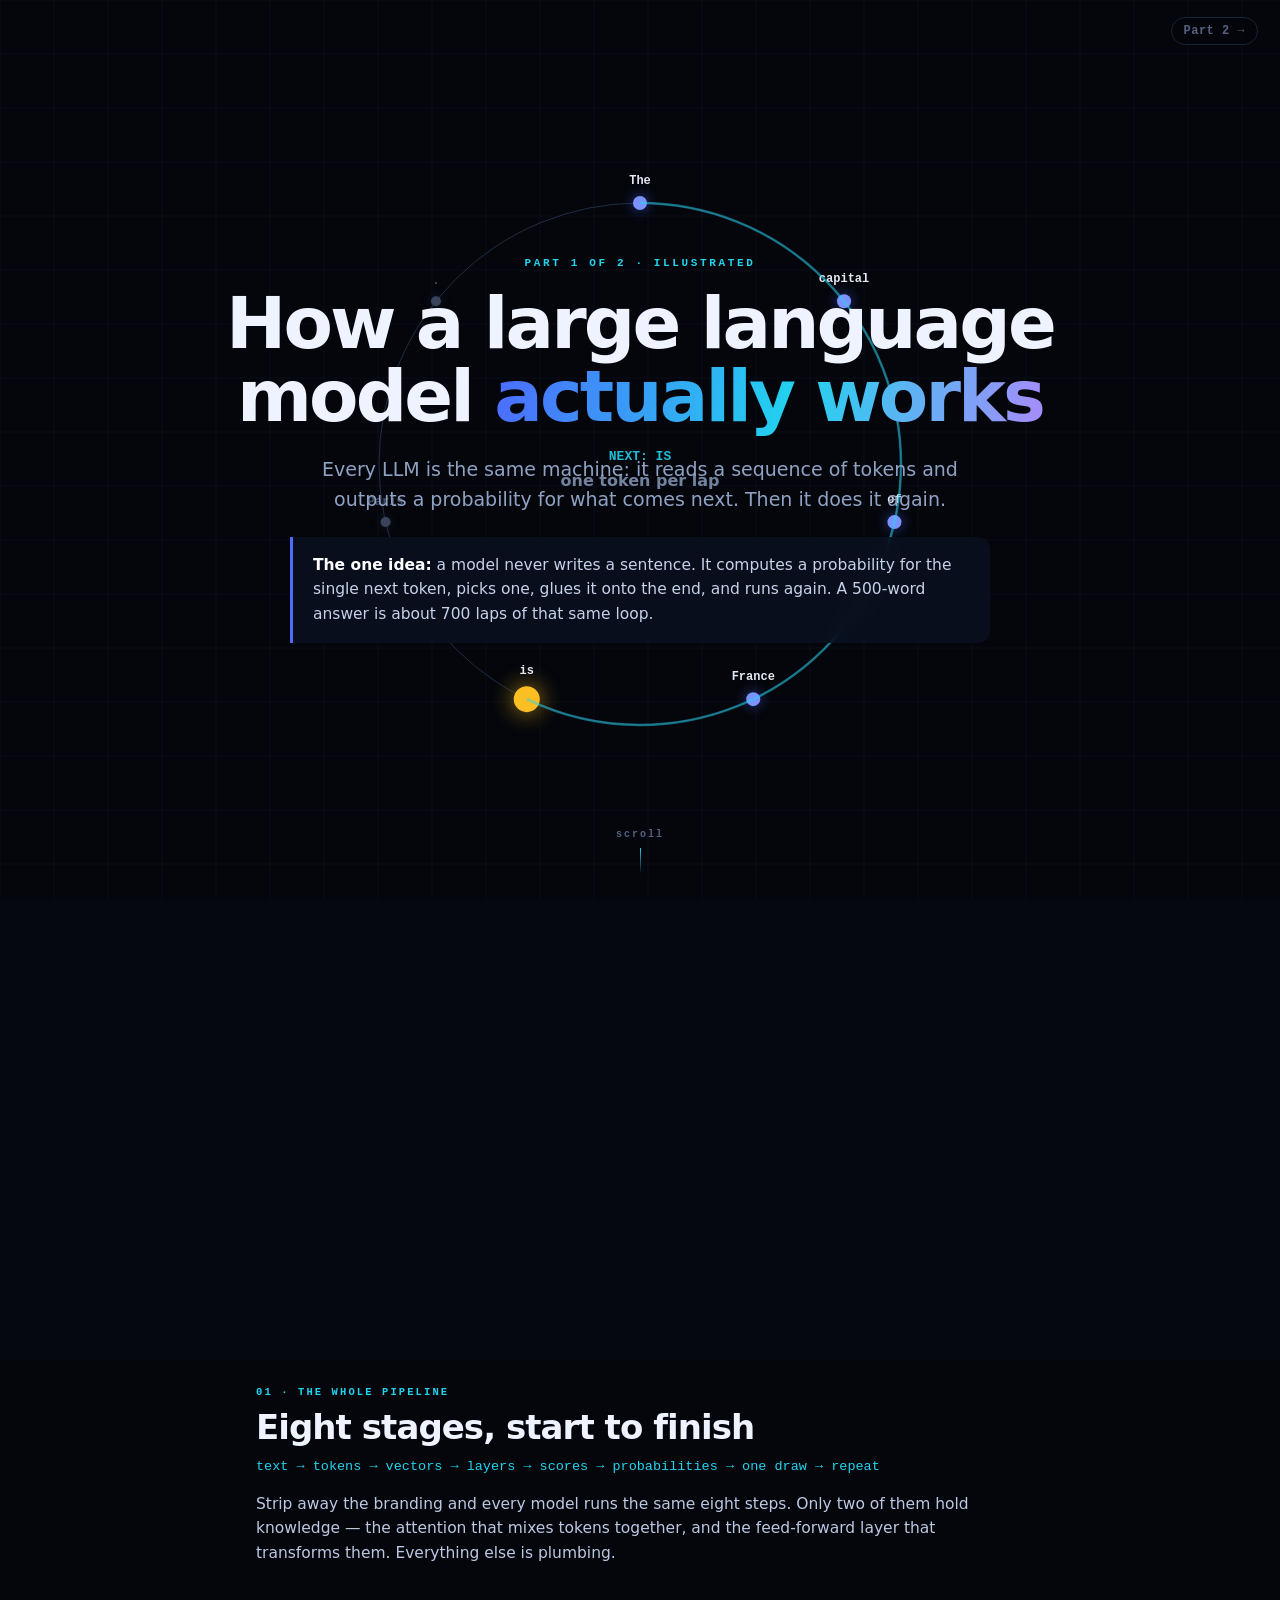
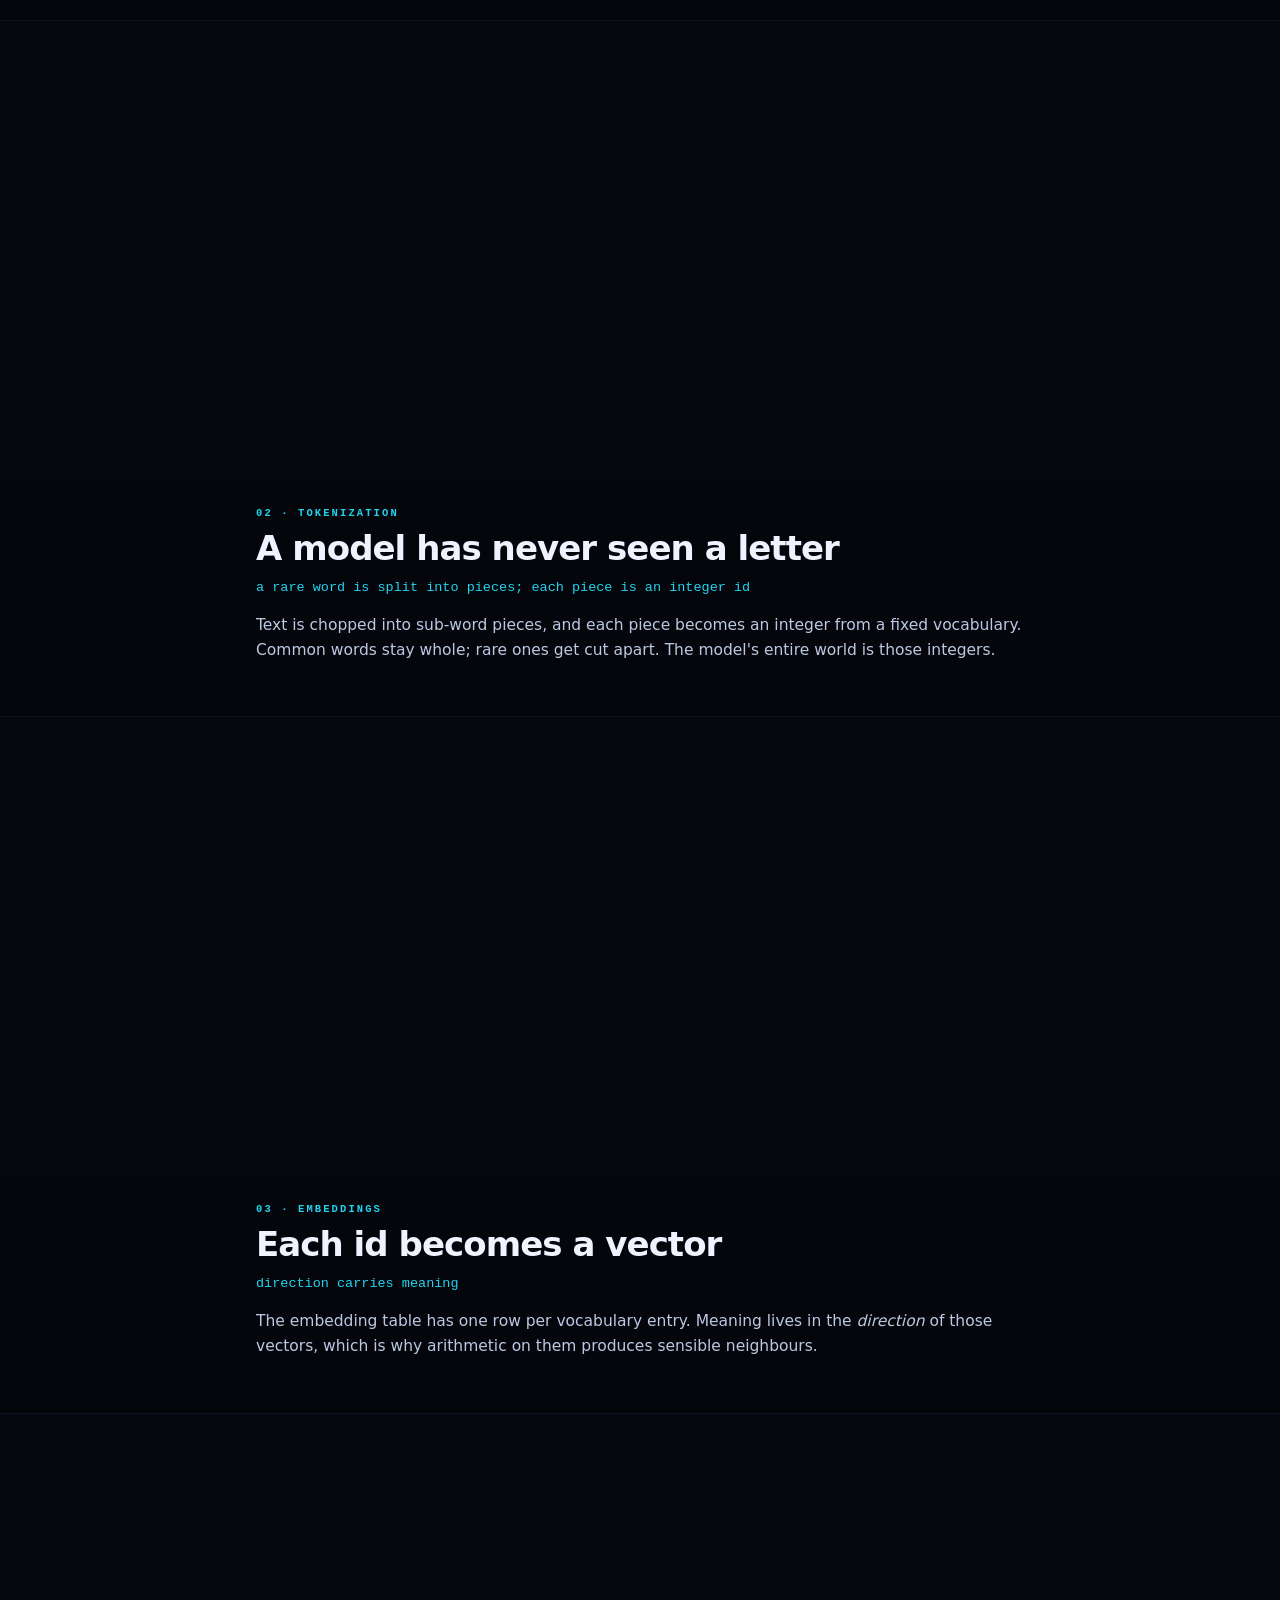
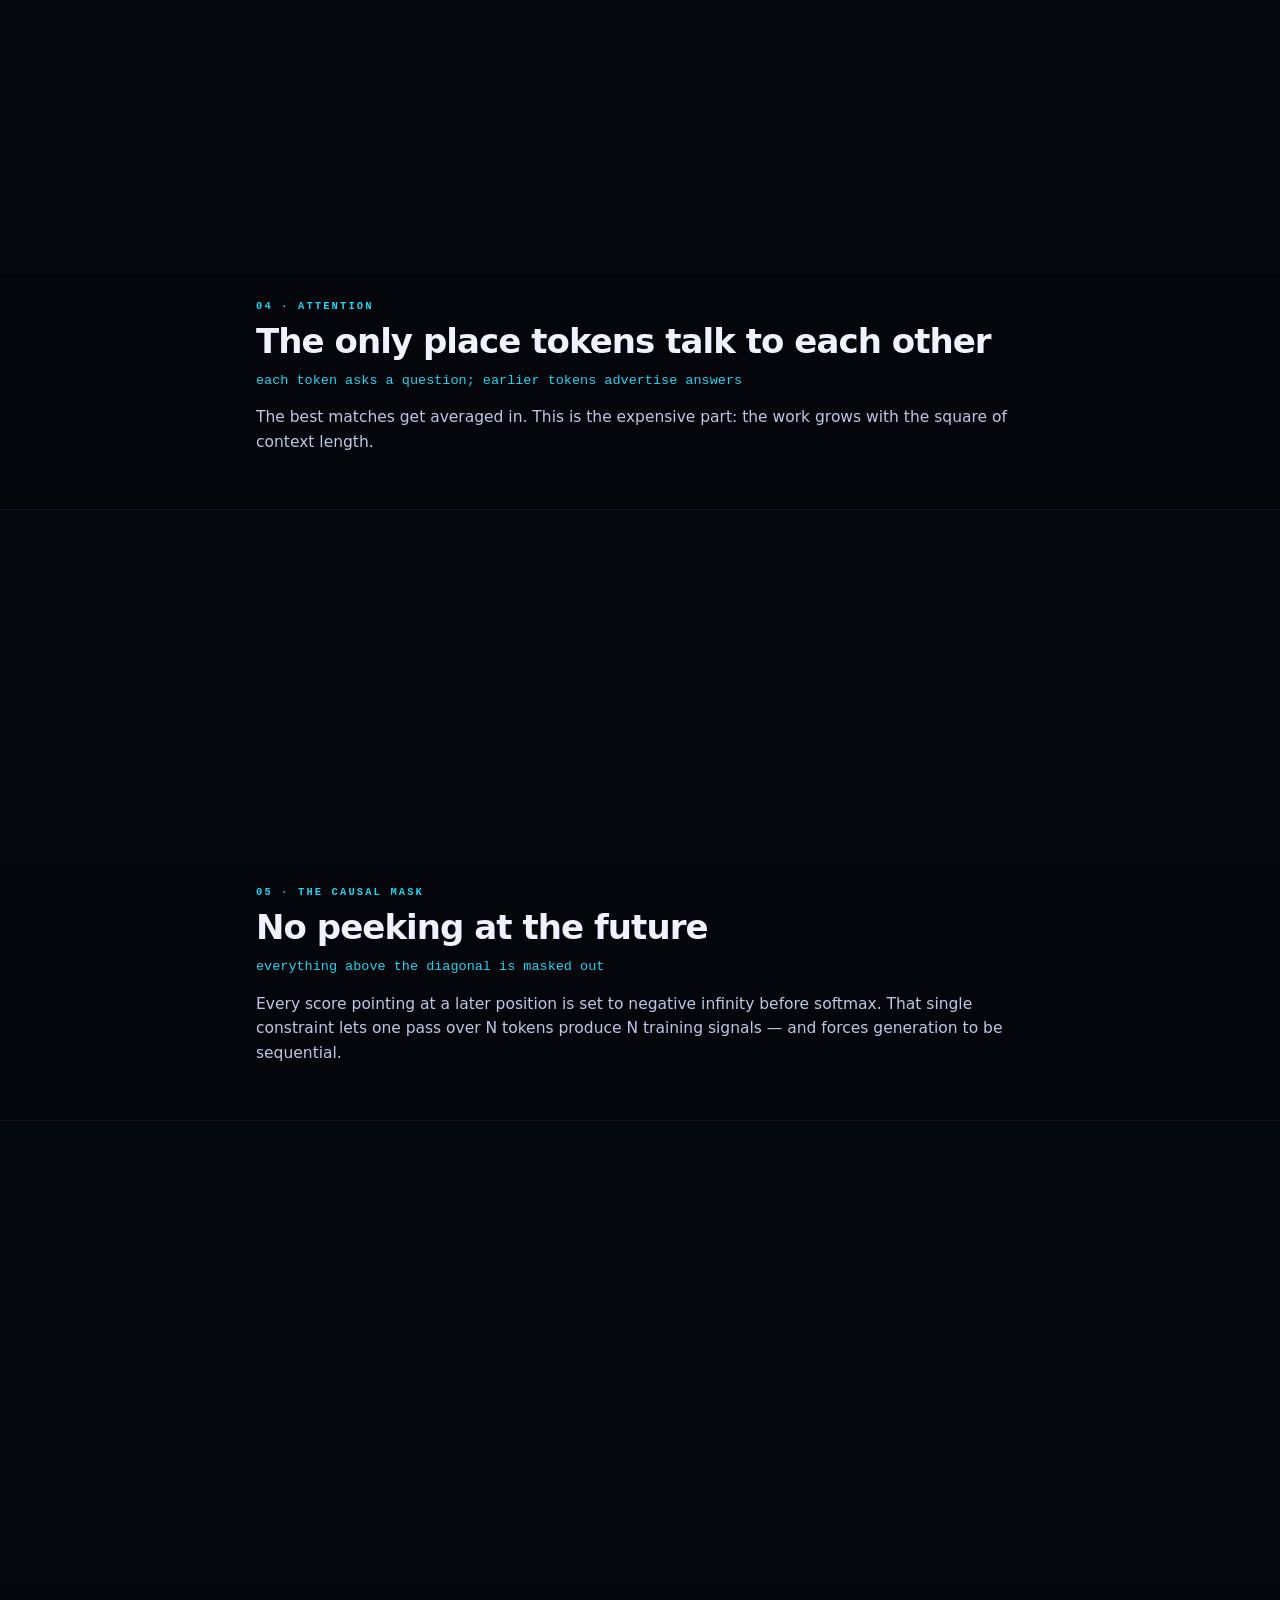
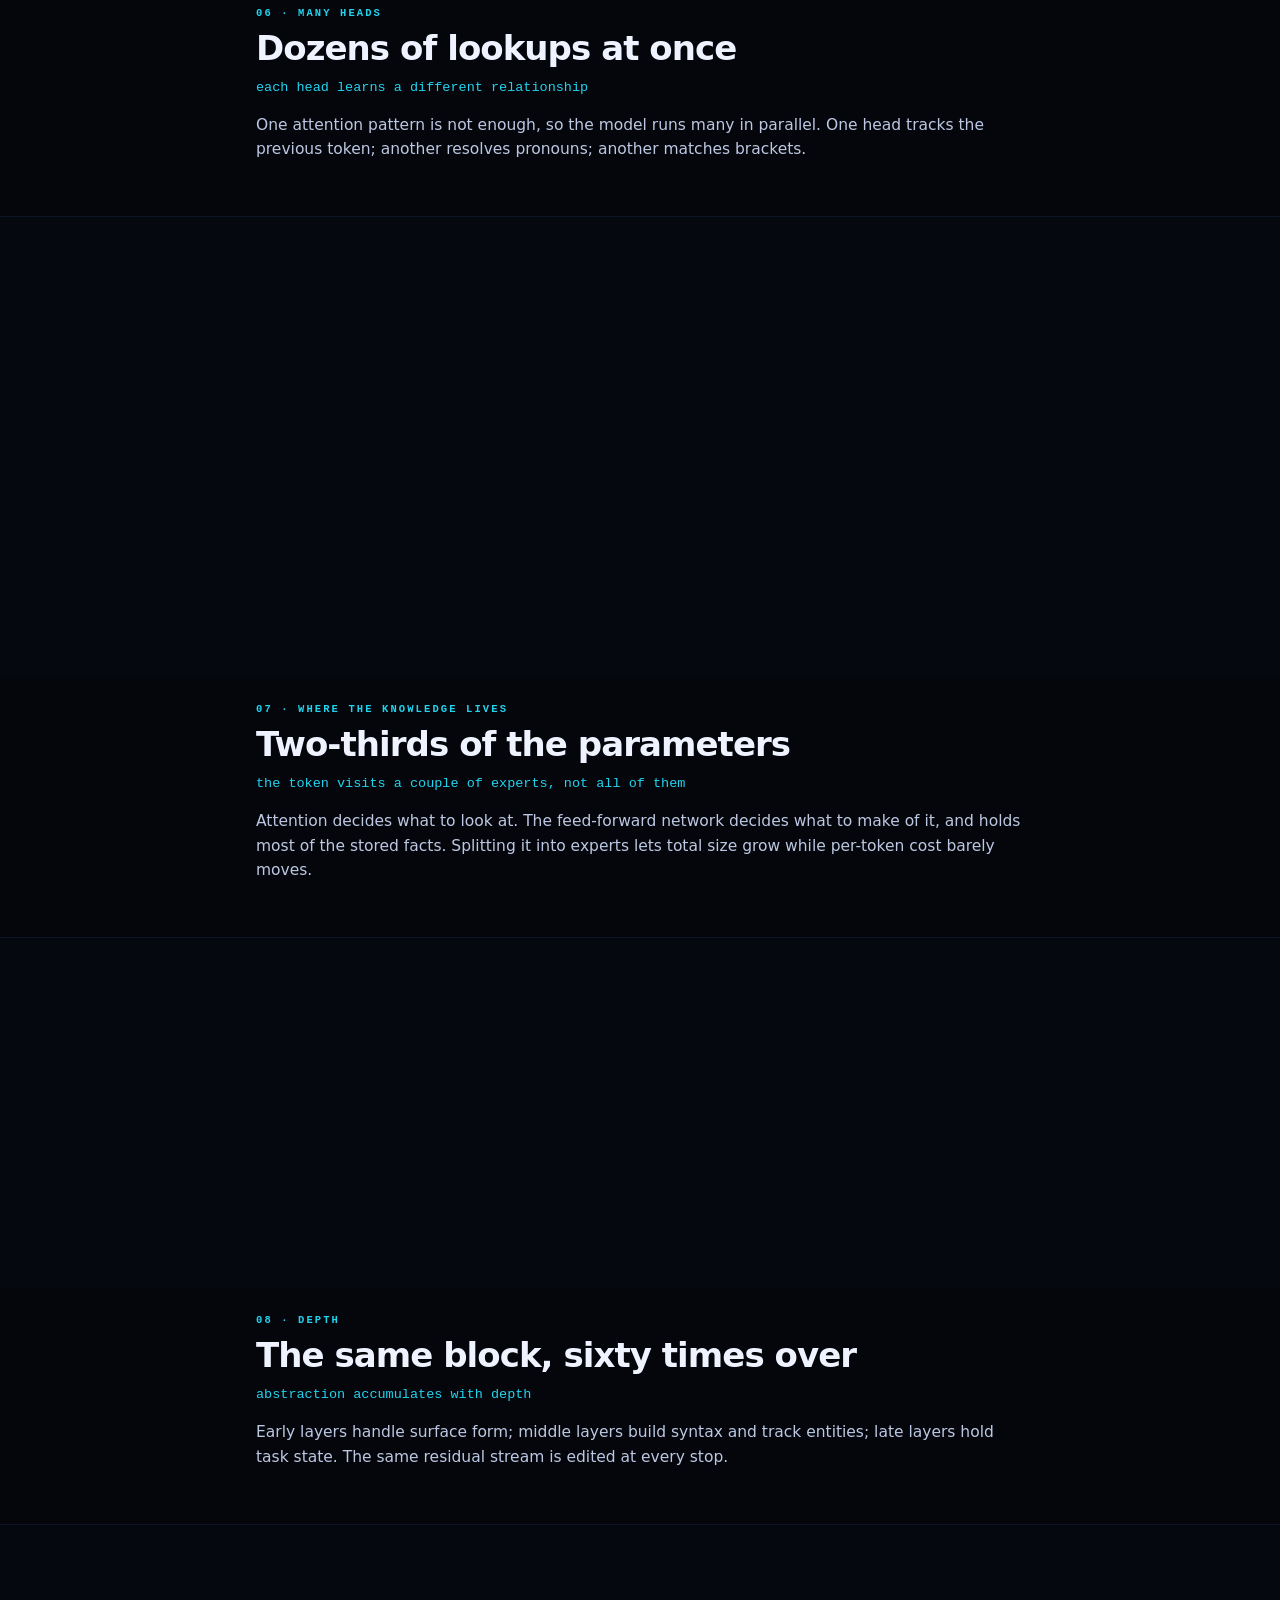
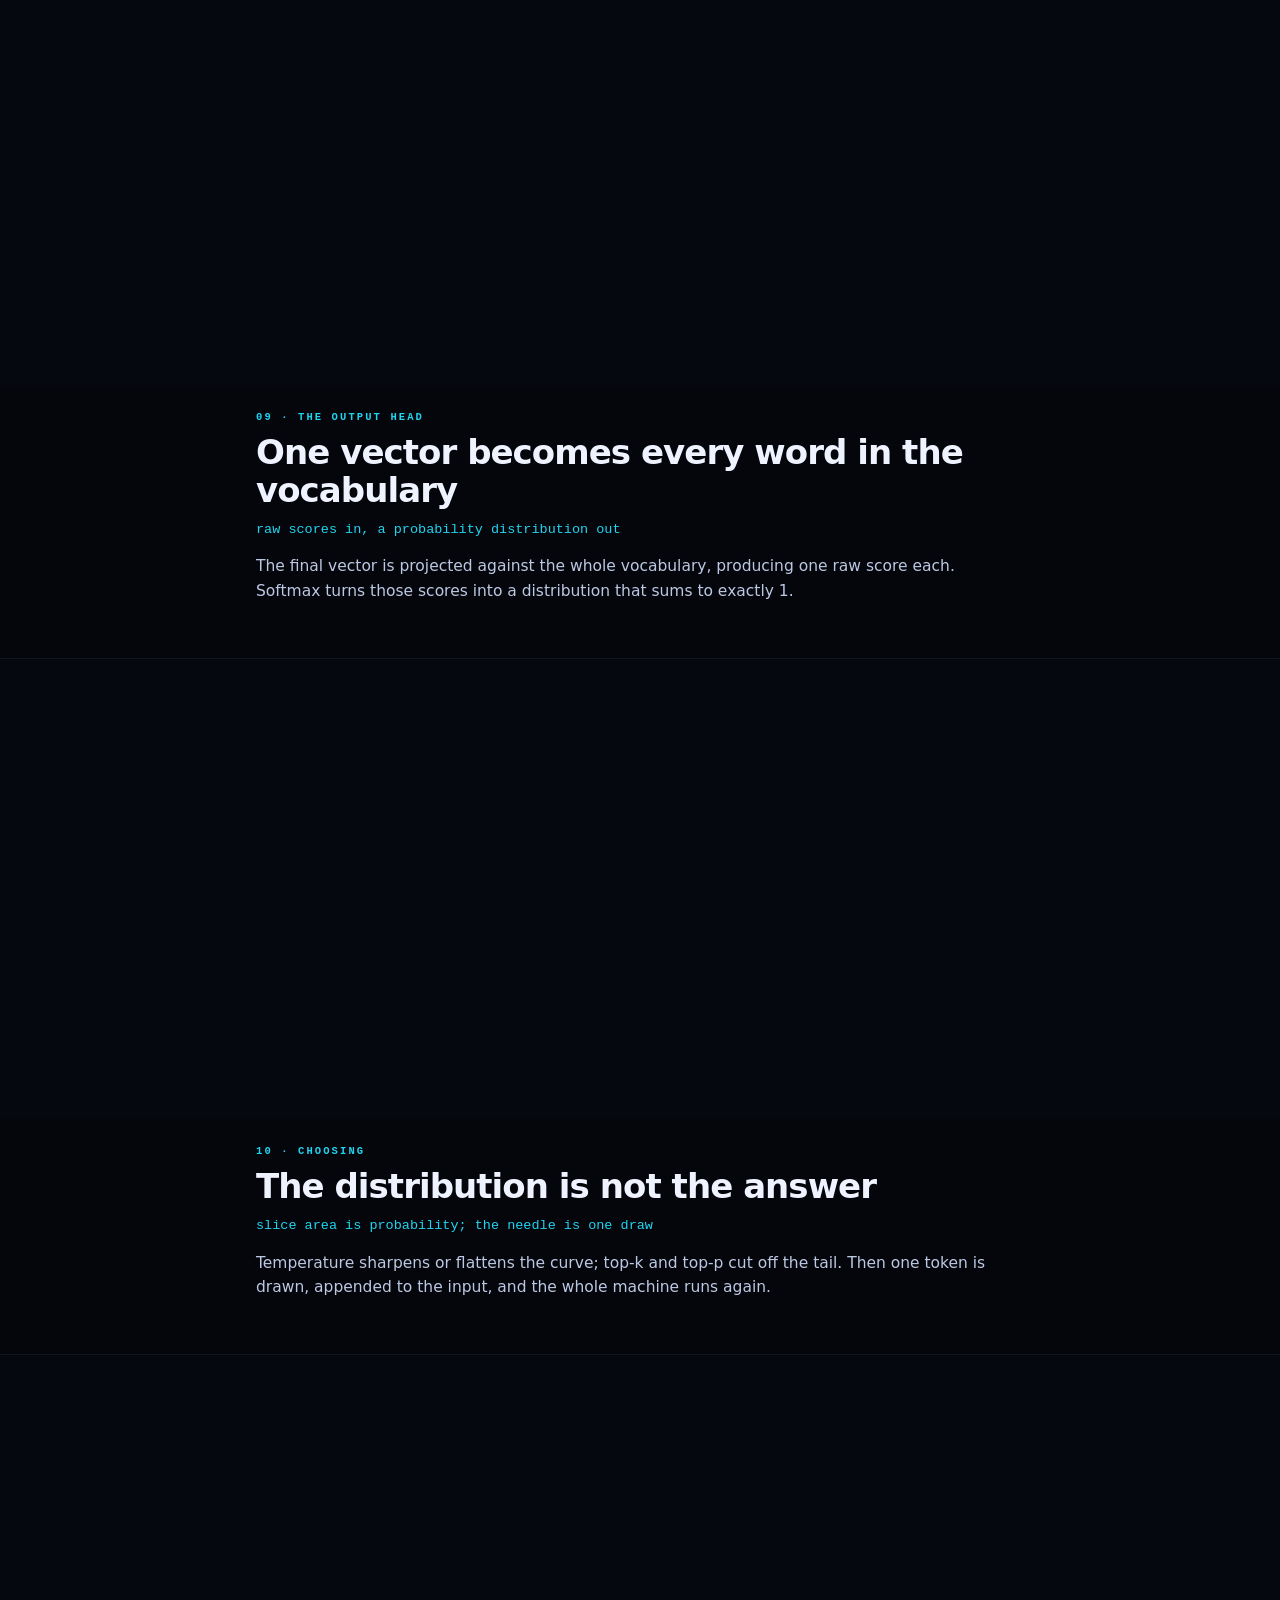
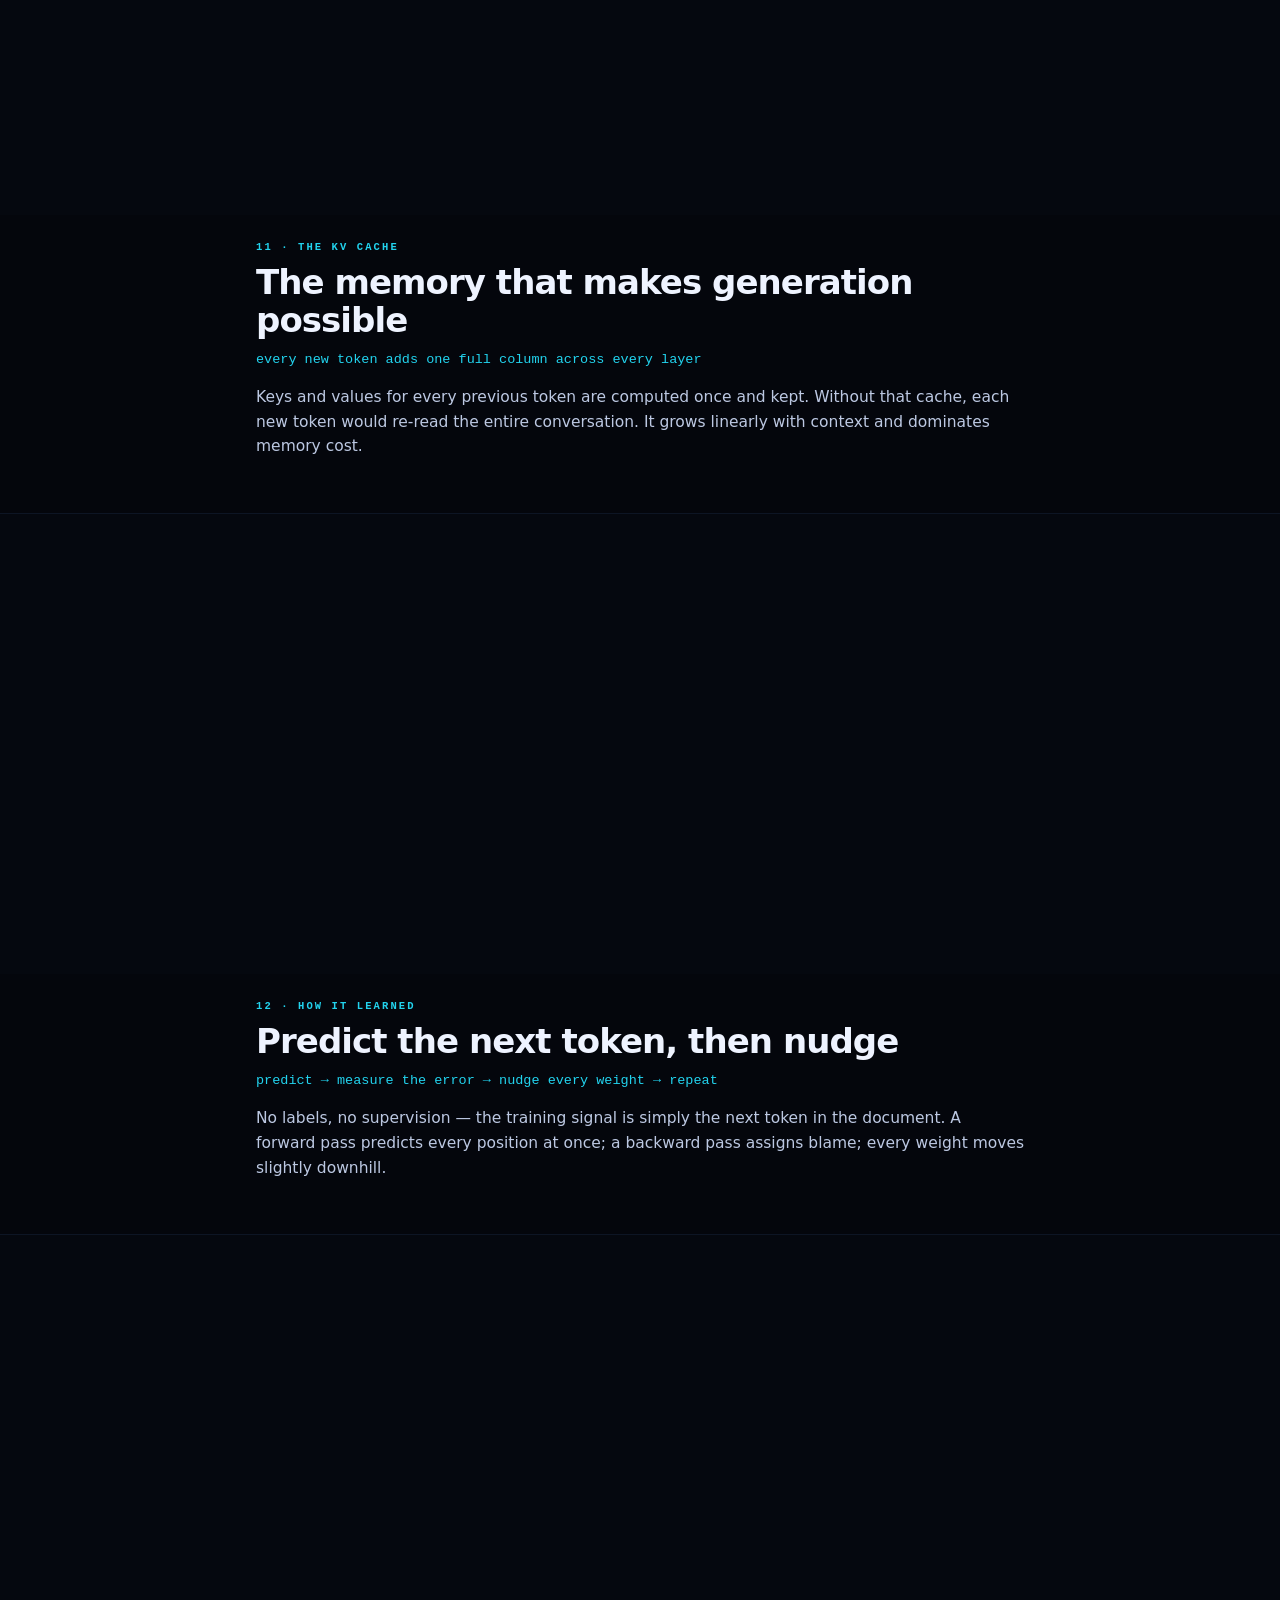
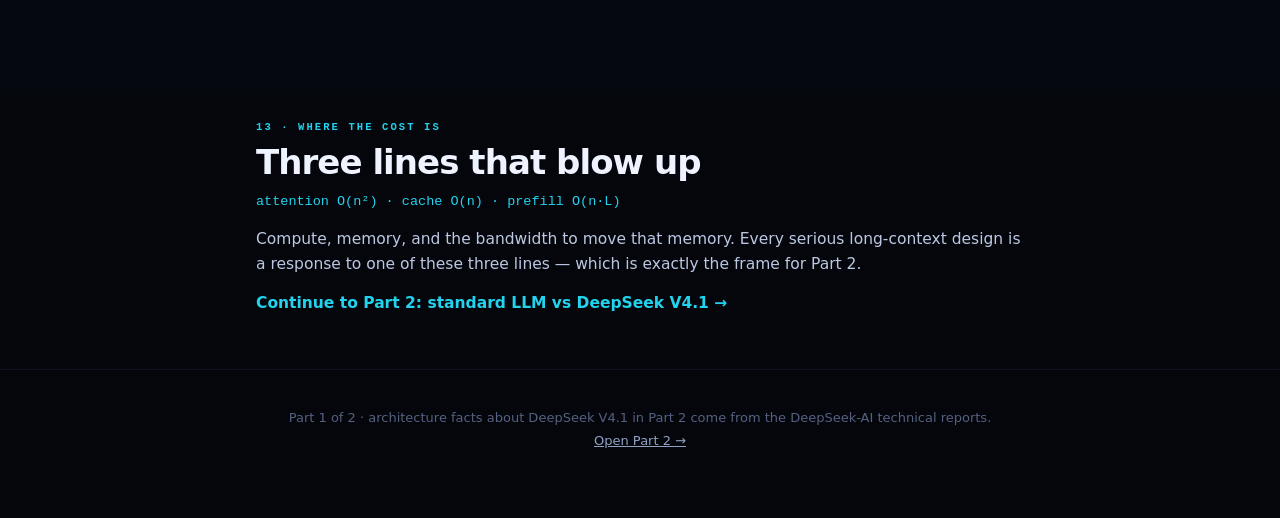
==== index.html @ 31e6d6bf "Publish how-llms-work" ====
<!doctype html>
<html lang="en">
<head>
<meta charset="utf-8">
<meta name="viewport" content="width=device-width, initial-scale=1">
<title>How LLMs Work — an Illustrated Walkthrough</title>
<meta name="description" content="An illustrated, animated walkthrough of how a large language model turns text into a next-token prediction.">
<link rel="stylesheet" href="style.css">
</head>
<body>
<div id="bar"></div>
<div class="nav"><a href="https://deepseek-v4-1.dshai.reggilion.com">Part 2 →</a></div>
<header class="hero">
  <canvas id="hero-art"></canvas>
  <div class="inner">
    <div class="kick">part 1 of 2 · illustrated</div>
    <h1>How a large language model <em>actually works</em></h1>
    <p class="sub">Every LLM is the same machine: it reads a sequence of tokens and outputs a probability for what comes next. Then it does it again.</p>
    <div class="idea"><p><b>The one idea:</b> a model never writes a sentence. It computes a probability for the single next token, picks one, glues it onto the end, and runs again. A 500-word answer is about 700 laps of that same loop.</p></div>
  </div>
  <div class="scrollhint">scroll<span></span></div>
</header>
<section class="plate" id="p1">
  <div class="art h2-art"><canvas id="p1-art"></canvas></div>
  <div class="cap">
    <span class="n">01 · the whole pipeline</span>
    <h2>Eight stages, start to finish</h2>
    <p class="one">text → tokens → vectors → layers → scores → probabilities → one draw → repeat</p>
<p>Strip away the branding and every model runs the same eight steps. Only two of them hold knowledge — the attention that mixes tokens together, and the feed-forward layer that transforms them. Everything else is plumbing.</p>
  </div>
  <div class="tail"></div>
</section>

<section class="plate" id="p2">
  <div class="art h2-art"><canvas id="p2-art"></canvas></div>
  <div class="cap">
    <span class="n">02 · tokenization</span>
    <h2>A model has never seen a letter</h2>
    <p class="one">a rare word is split into pieces; each piece is an integer id</p>
<p>Text is chopped into sub-word pieces, and each piece becomes an integer from a fixed vocabulary. Common words stay whole; rare ones get cut apart. The model's entire world is those integers.</p>
  </div>
  <div class="tail"></div>
</section>

<section class="plate" id="p3">
  <div class="art h2-art"><canvas id="p3-art"></canvas></div>
  <div class="cap">
    <span class="n">03 · embeddings</span>
    <h2>Each id becomes a vector</h2>
    <p class="one">direction carries meaning</p>
<p>The embedding table has one row per vocabulary entry. Meaning lives in the <i>direction</i> of those vectors, which is why arithmetic on them produces sensible neighbours.</p>
  </div>
  <div class="tail"></div>
</section>

<section class="plate" id="p4">
  <div class="art h2-art"><canvas id="p4-art"></canvas></div>
  <div class="cap">
    <span class="n">04 · attention</span>
    <h2>The only place tokens talk to each other</h2>
    <p class="one">each token asks a question; earlier tokens advertise answers</p>
<p>The best matches get averaged in. This is the expensive part: the work grows with the square of context length.</p>
  </div>
  <div class="tail"></div>
</section>

<section class="plate" id="p5">
  <div class="art h3-art"><canvas id="p5-art"></canvas></div>
  <div class="cap">
    <span class="n">05 · the causal mask</span>
    <h2>No peeking at the future</h2>
    <p class="one">everything above the diagonal is masked out</p>
<p>Every score pointing at a later position is set to negative infinity before softmax. That single constraint lets one pass over N tokens produce N training signals — and forces generation to be sequential.</p>
  </div>
  <div class="tail"></div>
</section>

<section class="plate" id="p6">
  <div class="art h2-art"><canvas id="p6-art"></canvas></div>
  <div class="cap">
    <span class="n">06 · many heads</span>
    <h2>Dozens of lookups at once</h2>
    <p class="one">each head learns a different relationship</p>
<p>One attention pattern is not enough, so the model runs many in parallel. One head tracks the previous token; another resolves pronouns; another matches brackets.</p>
  </div>
  <div class="tail"></div>
</section>

<section class="plate" id="p7">
  <div class="art h2-art"><canvas id="p7-art"></canvas></div>
  <div class="cap">
    <span class="n">07 · where the knowledge lives</span>
    <h2>Two-thirds of the parameters</h2>
    <p class="one">the token visits a couple of experts, not all of them</p>
<p>Attention decides what to look at. The feed-forward network decides what to make of it, and holds most of the stored facts. Splitting it into experts lets total size grow while per-token cost barely moves.</p>
  </div>
  <div class="tail"></div>
</section>

<section class="plate" id="p8">
  <div class="art h3-art"><canvas id="p8-art"></canvas></div>
  <div class="cap">
    <span class="n">08 · depth</span>
    <h2>The same block, sixty times over</h2>
    <p class="one">abstraction accumulates with depth</p>
<p>Early layers handle surface form; middle layers build syntax and track entities; late layers hold task state. The same residual stream is edited at every stop.</p>
  </div>
  <div class="tail"></div>
</section>

<section class="plate" id="p9">
  <div class="art h2-art"><canvas id="p9-art"></canvas></div>
  <div class="cap">
    <span class="n">09 · the output head</span>
    <h2>One vector becomes every word in the vocabulary</h2>
    <p class="one">raw scores in, a probability distribution out</p>
<p>The final vector is projected against the whole vocabulary, producing one raw score each. Softmax turns those scores into a distribution that sums to exactly 1.</p>
  </div>
  <div class="tail"></div>
</section>

<section class="plate" id="p10">
  <div class="art h2-art"><canvas id="p10-art"></canvas></div>
  <div class="cap">
    <span class="n">10 · choosing</span>
    <h2>The distribution is not the answer</h2>
    <p class="one">slice area is probability; the needle is one draw</p>
<p>Temperature sharpens or flattens the curve; top-k and top-p cut off the tail. Then one token is drawn, appended to the input, and the whole machine runs again.</p>
  </div>
  <div class="tail"></div>
</section>

<section class="plate" id="p11">
  <div class="art h2-art"><canvas id="p11-art"></canvas></div>
  <div class="cap">
    <span class="n">11 · the KV cache</span>
    <h2>The memory that makes generation possible</h2>
    <p class="one">every new token adds one full column across every layer</p>
<p>Keys and values for every previous token are computed once and kept. Without that cache, each new token would re-read the entire conversation. It grows linearly with context and dominates memory cost.</p>
  </div>
  <div class="tail"></div>
</section>

<section class="plate" id="p12">
  <div class="art h2-art"><canvas id="p12-art"></canvas></div>
  <div class="cap">
    <span class="n">12 · how it learned</span>
    <h2>Predict the next token, then nudge</h2>
    <p class="one">predict → measure the error → nudge every weight → repeat</p>
<p>No labels, no supervision — the training signal is simply the next token in the document. A forward pass predicts every position at once; a backward pass assigns blame; every weight moves slightly downhill.</p>
  </div>
  <div class="tail"></div>
</section>

<section class="plate" id="p13">
  <div class="art h2-art"><canvas id="p13-art"></canvas></div>
  <div class="cap">
    <span class="n">13 · where the cost is</span>
    <h2>Three lines that blow up</h2>
    <p class="one">attention O(n²) · cache O(n) · prefill O(n·L)</p>
<p>Compute, memory, and the bandwidth to move that memory. Every serious long-context design is a response to one of these three lines — which is exactly the frame for Part 2.</p>
<p style="margin-top:14px"><a href="https://deepseek-v4-1.dshai.reggilion.com" style="color:var(--cyan);text-decoration:none;font-weight:600">Continue to Part 2: standard LLM vs DeepSeek V4.1 →</a></p>
  </div>
  <div class="tail"></div>
</section>

<footer style="padding:40px 24px 70px;text-align:center;color:#556180;font:13px ui-sans-serif,system-ui,sans-serif">
  <p style="margin:0 0 8px">Part 1 of 2 · architecture facts about DeepSeek V4.1 in Part 2 come from the DeepSeek-AI technical reports.</p>
  <p style="margin:0"><a href="https://deepseek-v4-1.dshai.reggilion.com" style="color:#8fa2c4">Open Part 2 →</a></p>
</footer>
<script src="anim.js"></script>
</body>
</html>
---- style.css ----
:root{
  --bg:#04060c; --ink:#eef3ff; --muted:#8fa2c4; --dim:#556180;
  --blue:#4d6bfe; --cyan:#22d3ee; --violet:#a78bfa;
  --amber:#fbbf24; --green:#34d399; --rose:#fb7185;
  --mono:ui-monospace,SFMono-Regular,"SF Mono",Menlo,Consolas,monospace;
}
*{box-sizing:border-box}
html{scroll-behavior:smooth}
body{margin:0;background:var(--bg);color:var(--ink);overflow-x:hidden;
  font:16px/1.6 ui-sans-serif,system-ui,-apple-system,"Segoe UI",Roboto,sans-serif;
  -webkit-font-smoothing:antialiased}
#bar{position:fixed;top:0;left:0;height:2px;width:0;z-index:60;
  background:linear-gradient(90deg,var(--blue),var(--cyan))}
.nav{position:fixed;top:0;right:0;z-index:60;padding:16px 22px}
.nav a{color:var(--dim);text-decoration:none;font:600 12px var(--mono);
  letter-spacing:.04em;border:1px solid #18233a;padding:6px 12px;border-radius:999px;
  background:rgba(4,6,12,.6);backdrop-filter:blur(8px)}
.nav a:hover{color:var(--ink);border-color:var(--cyan)}
.plate{position:relative;border-bottom:1px solid #0d1524}
.art{position:relative;width:100%;background:#05080f;overflow:hidden}
.art canvas{display:block;width:100%;height:100%}
.h2-art{height:min(58vh,460px);min-height:310px}
.h3-art{height:min(44vh,350px);min-height:250px}
.cap{position:relative;max-width:820px;margin:0 auto;padding:26px 26px 0}
.cap .n{font:700 10.5px var(--mono);letter-spacing:.20em;color:var(--cyan);
  text-transform:uppercase;display:block;margin-bottom:10px}
.cap h2{margin:0 0 10px;font-size:clamp(22px,3.1vw,34px);line-height:1.12;
  letter-spacing:-.028em;font-weight:750}
.cap p{margin:0 0 10px;color:#bcc8e2;font-size:15.5px}
.cap p.one{font-family:var(--mono);font-size:13.5px;color:var(--cyan);margin-bottom:14px}
.tail{height:44px}
.hero{position:relative;height:100vh;min-height:560px;display:grid;place-items:center;
  text-align:center;padding:0 22px;overflow:hidden}
.hero canvas{position:absolute;inset:0;width:100%;height:100%}
.hero .inner{position:relative;z-index:2;max-width:900px}
.hero .kick{font:700 11px var(--mono);letter-spacing:.24em;color:var(--cyan);
  text-transform:uppercase;margin-bottom:18px}
.hero h1{margin:0 0 20px;font-size:clamp(32px,6.4vw,72px);line-height:1.02;
  letter-spacing:-.04em;font-weight:820}
.hero h1 em{font-style:normal;background:linear-gradient(100deg,var(--blue),var(--cyan) 55%,var(--violet));
  -webkit-background-clip:text;background-clip:text;color:transparent}
.hero .sub{font-size:clamp(15px,1.7vw,19px);color:var(--muted);max-width:680px;margin:0 auto 22px}
.hero .idea{border-left:3px solid var(--blue);background:rgba(11,17,32,.78);
  backdrop-filter:blur(10px);text-align:left;padding:16px 20px;border-radius:0 12px 12px 0;
  max-width:700px;margin:0 auto}
.hero .idea b{color:#fff}
.hero .idea p{margin:0;color:#c6d2ea;font-size:15.5px}
.scrollhint{position:absolute;bottom:26px;left:50%;transform:translateX(-50%);
  font:600 10px var(--mono);letter-spacing:.2em;color:var(--dim);z-index:2}
.scrollhint span{display:block;width:1px;height:26px;margin:8px auto 0;
  background:linear-gradient(180deg,var(--cyan),transparent)}
::selection{background:var(--blue);color:#fff}
@media(prefers-reduced-motion:reduce){*{animation:none!important;transition:none!important}}
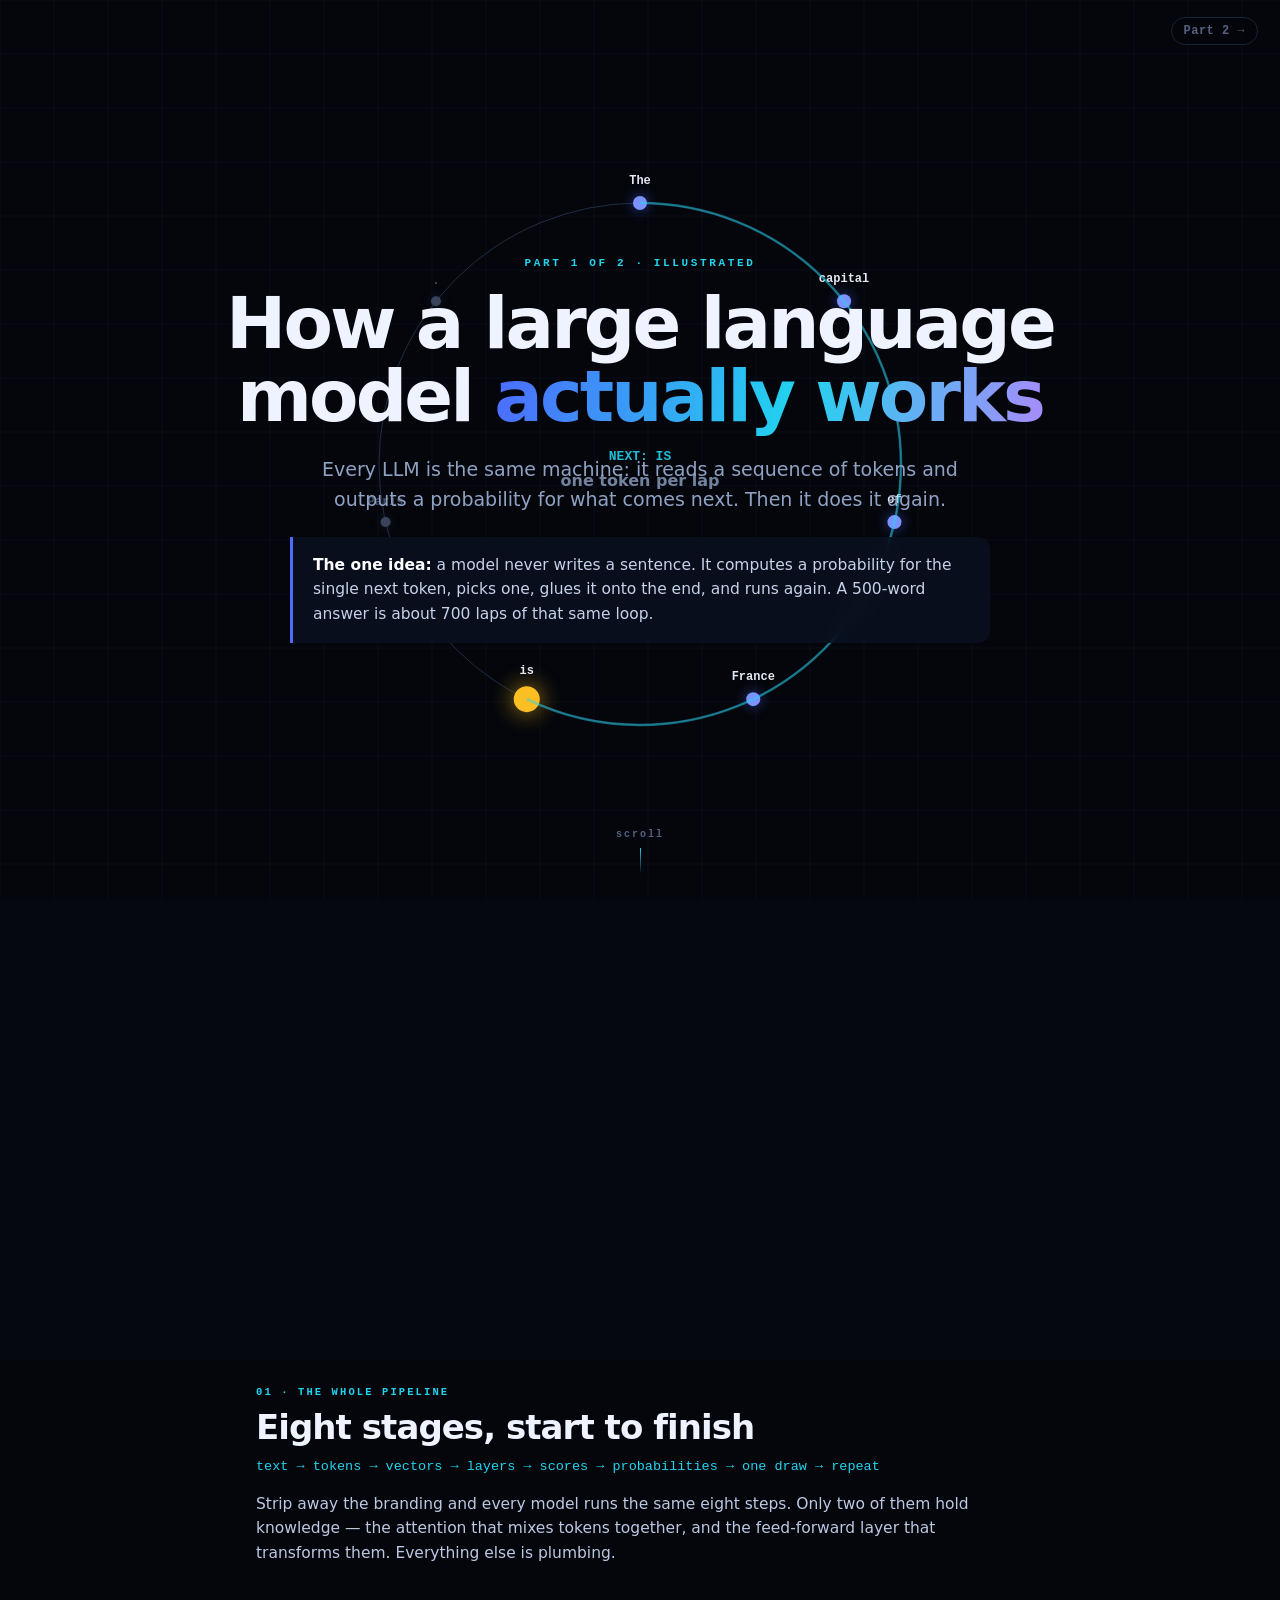
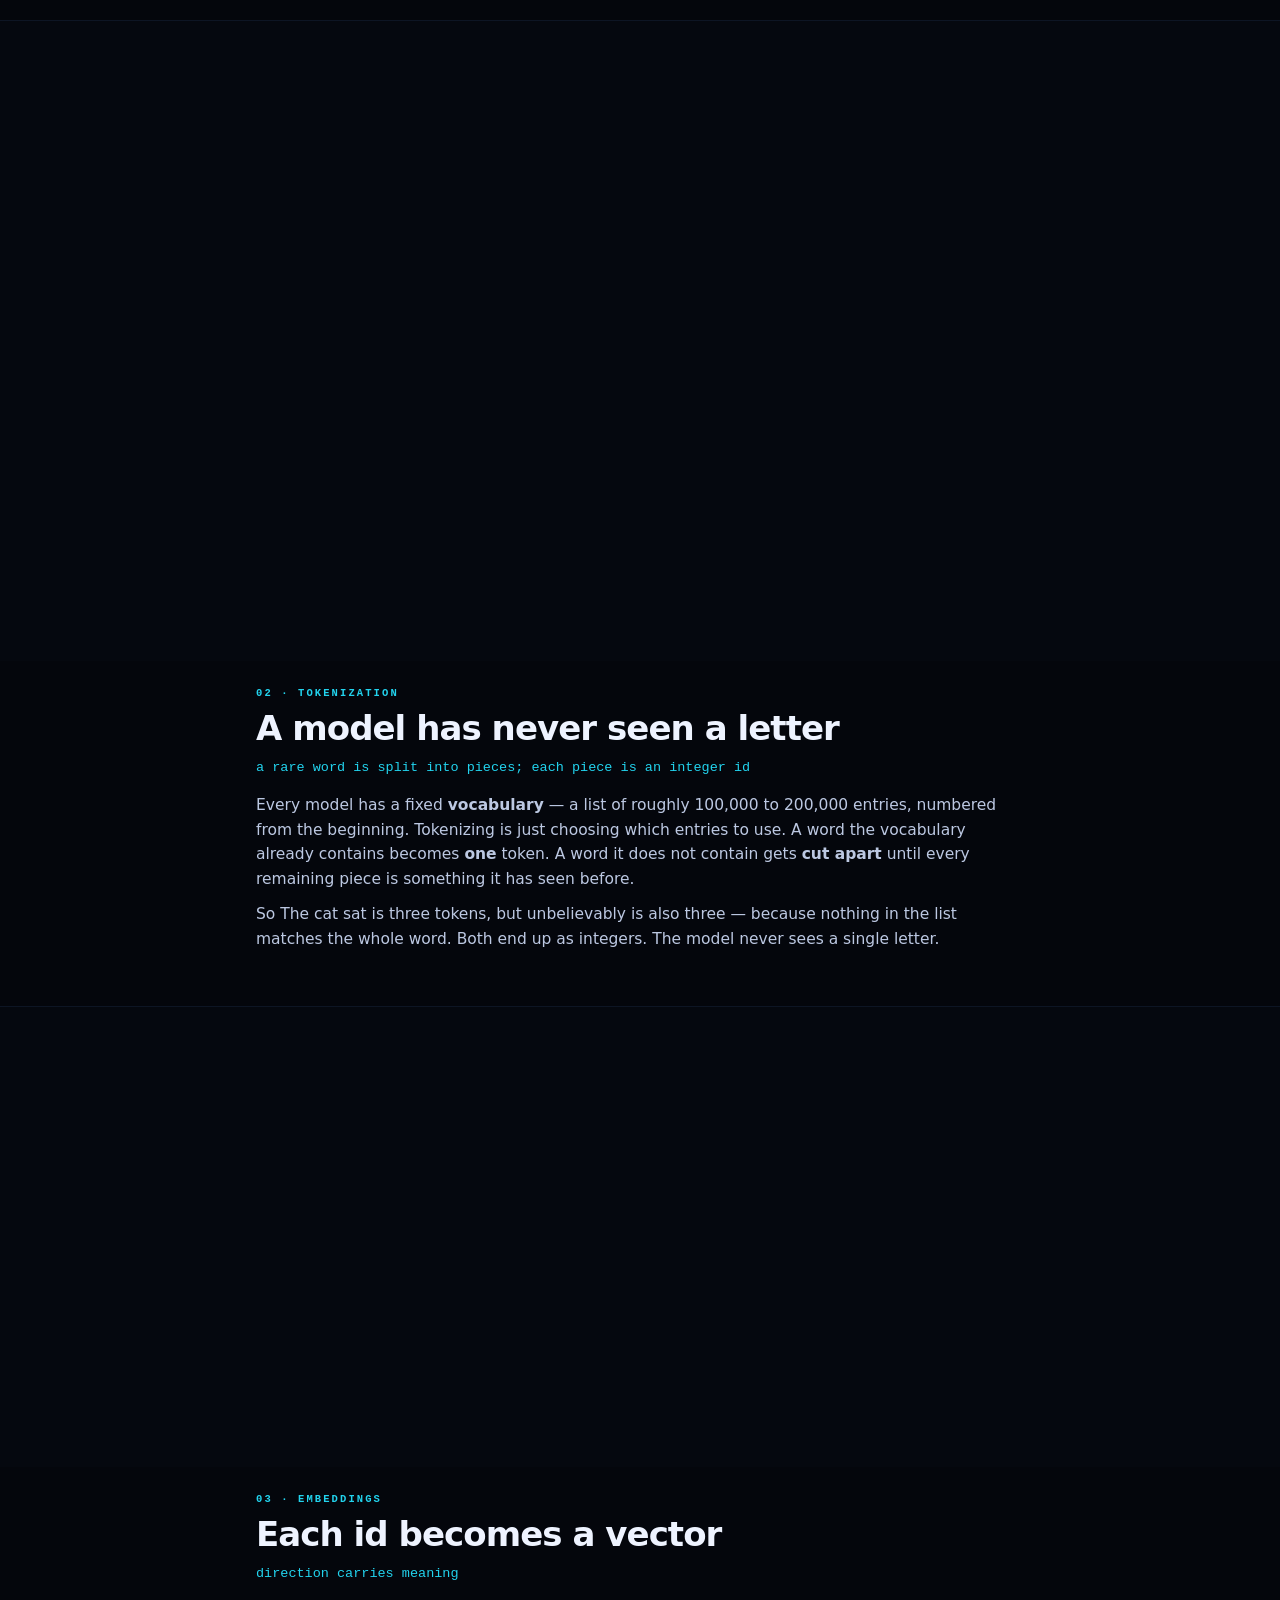
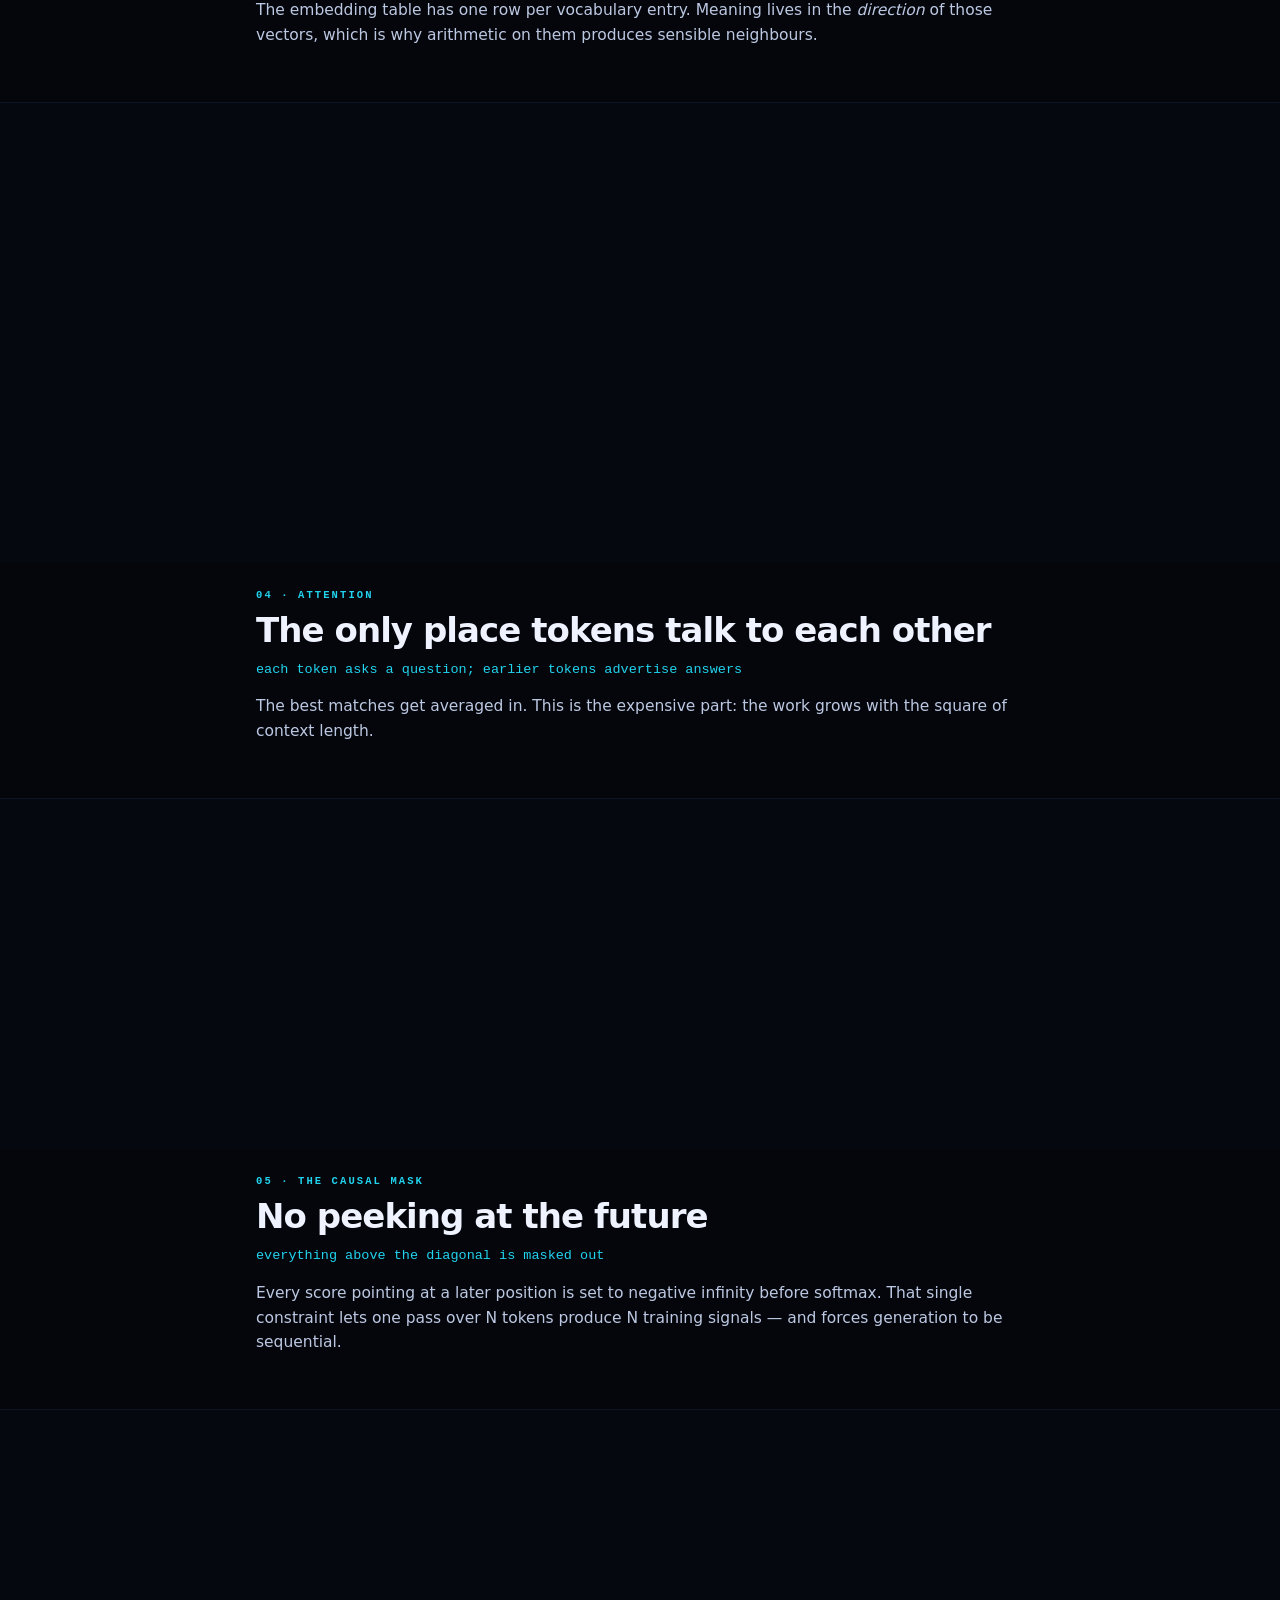
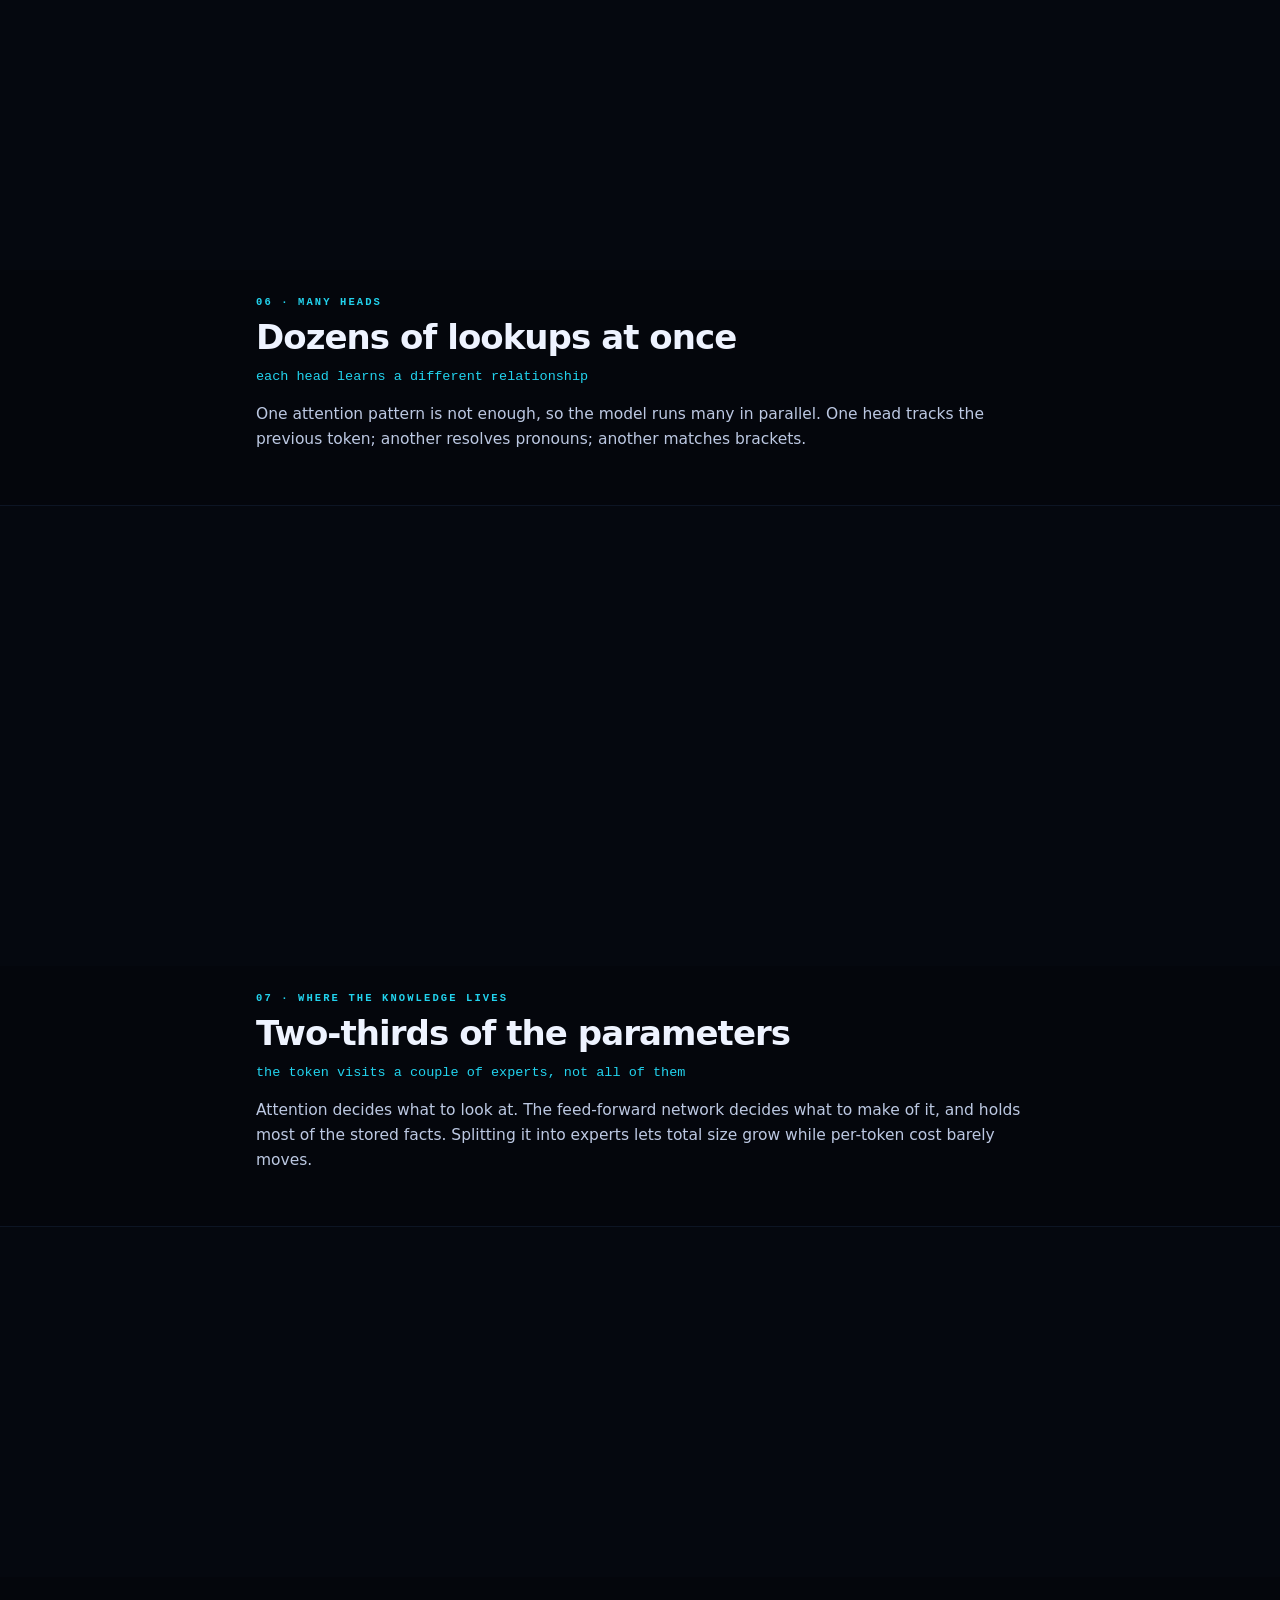
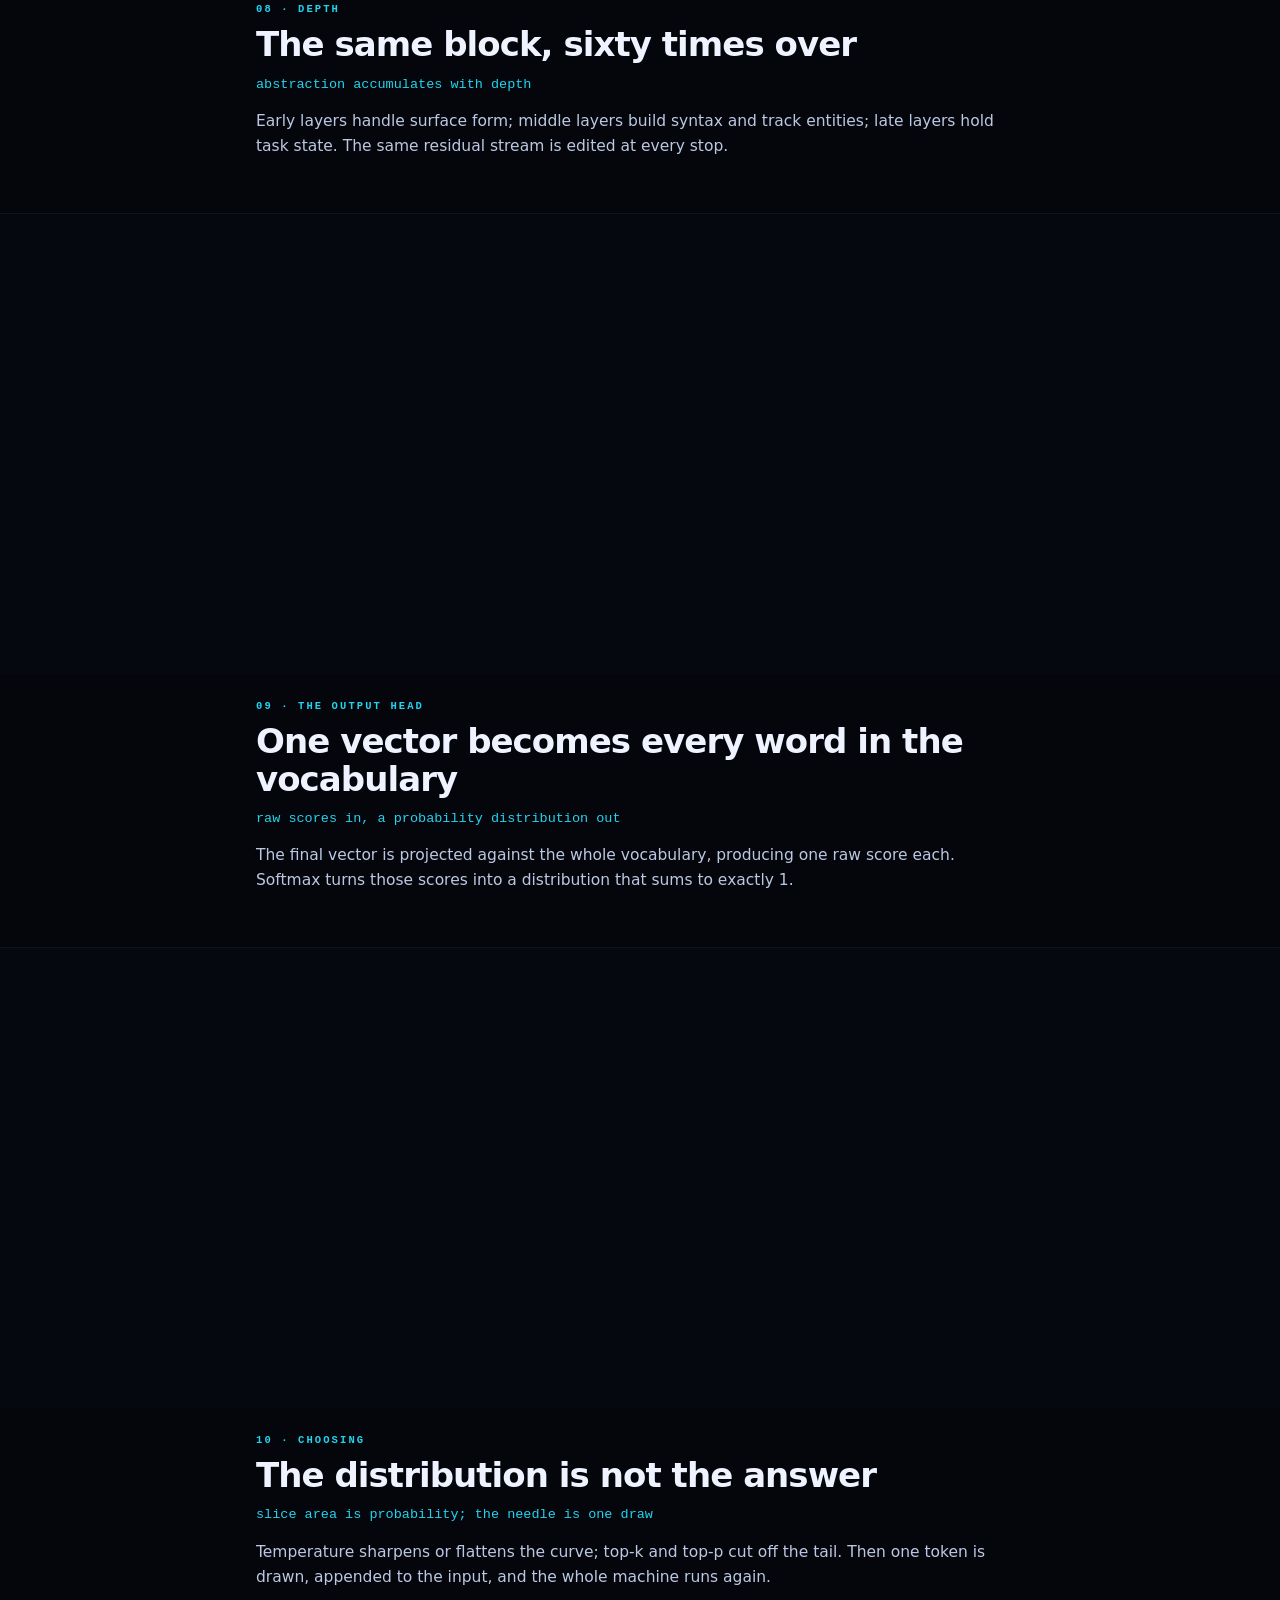
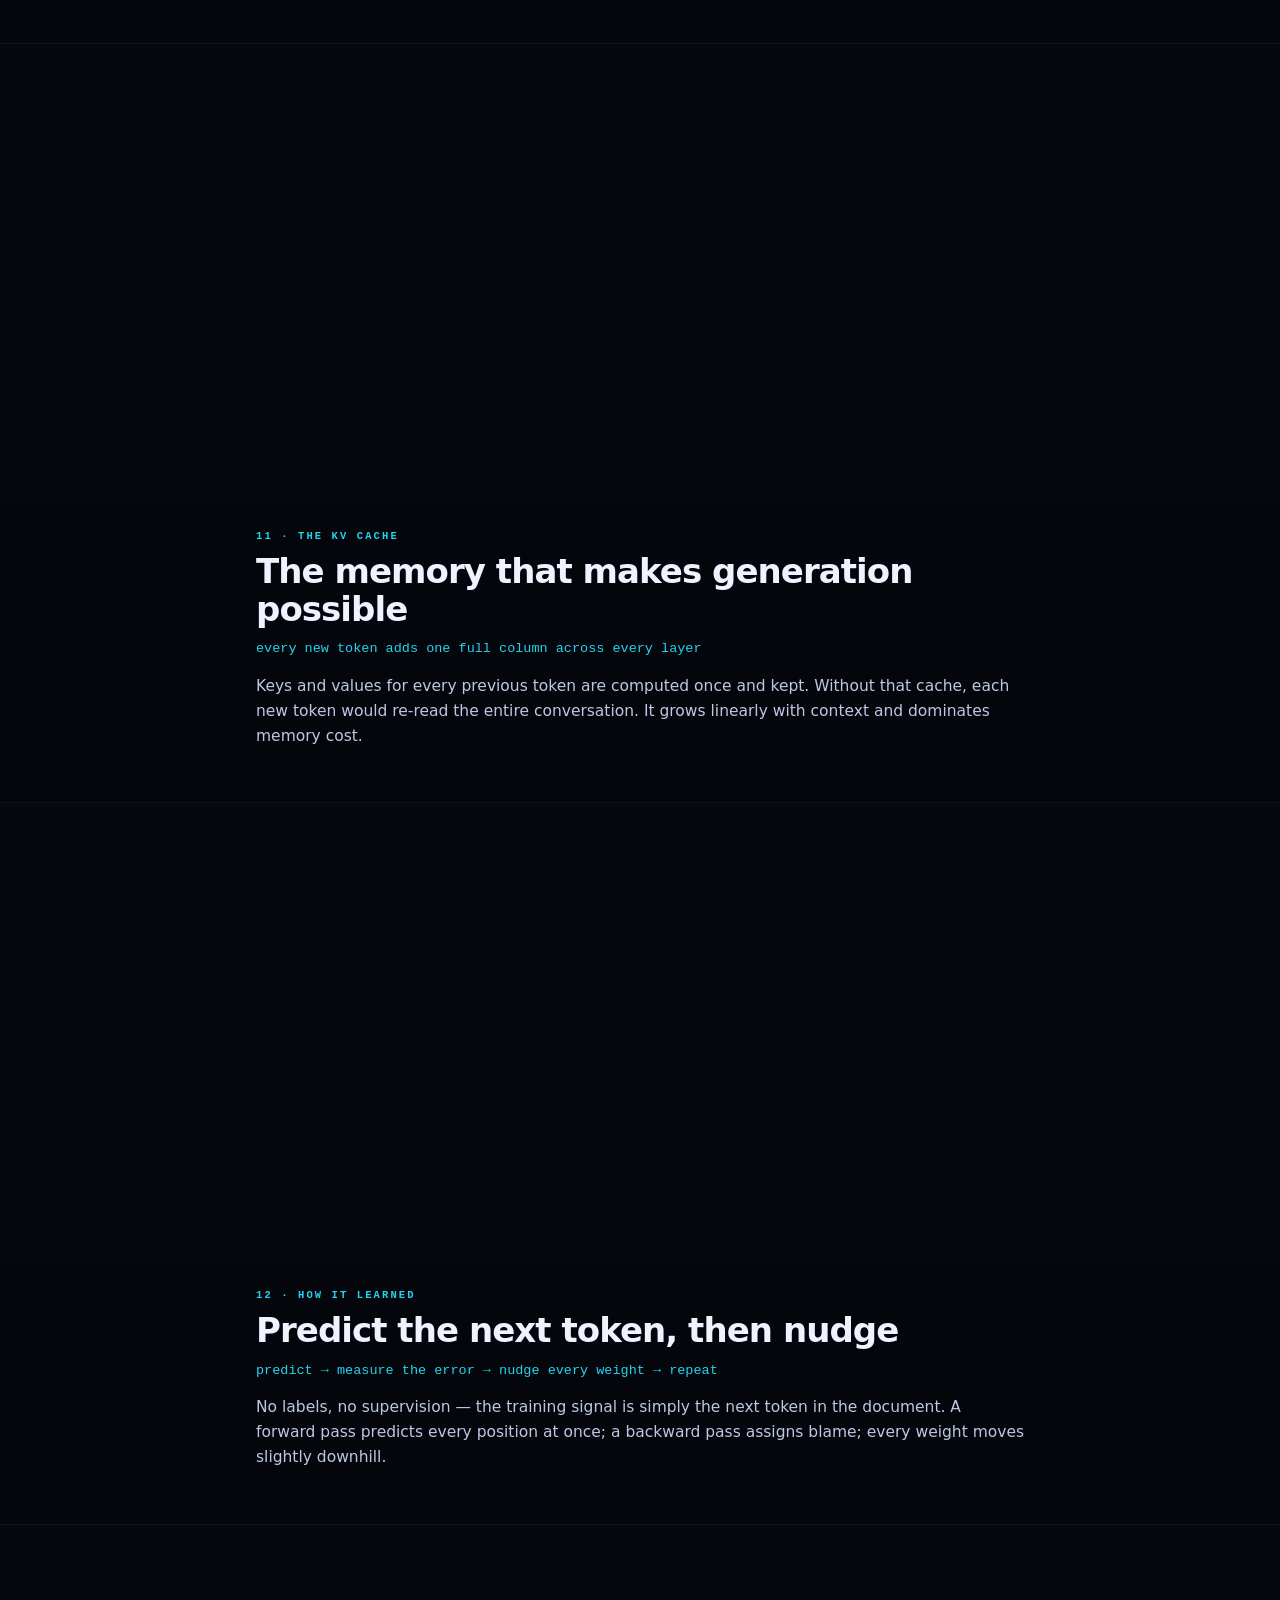
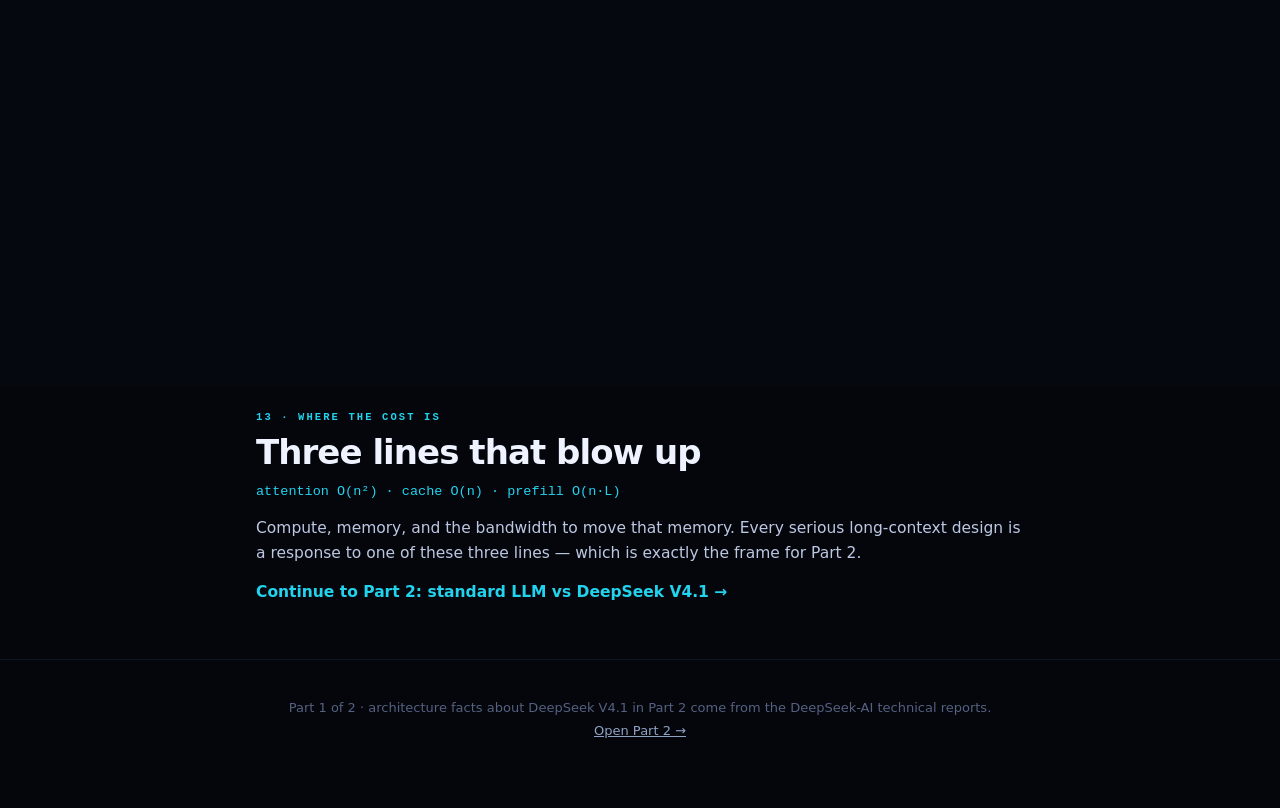
==== commit 4ff8abc1: "Publish how-llms-work" ====
--- a/index.html
+++ b/index.html
@@ -32,12 +32,13 @@
 </section>
 
 <section class="plate" id="p2">
-  <div class="art h2-art"><canvas id="p2-art"></canvas></div>
+  <div class="art h1-art"><canvas id="p2-art"></canvas></div>
   <div class="cap">
     <span class="n">02 · tokenization</span>
     <h2>A model has never seen a letter</h2>
     <p class="one">a rare word is split into pieces; each piece is an integer id</p>
-<p>Text is chopped into sub-word pieces, and each piece becomes an integer from a fixed vocabulary. Common words stay whole; rare ones get cut apart. The model's entire world is those integers.</p>
+<p>Every model has a fixed <b>vocabulary</b> — a list of roughly 100,000 to 200,000 entries, numbered from the beginning. Tokenizing is just choosing which entries to use. A word the vocabulary already contains becomes <b>one</b> token. A word it does not contain gets <b>cut apart</b> until every remaining piece is something it has seen before.</p>
+    <p>So <span class="mono">The cat sat</span> is three tokens, but <span class="mono">unbelievably</span> is also three — because nothing in the list matches the whole word. Both end up as integers. The model never sees a single letter.</p>
   </div>
   <div class="tail"></div>
 </section>
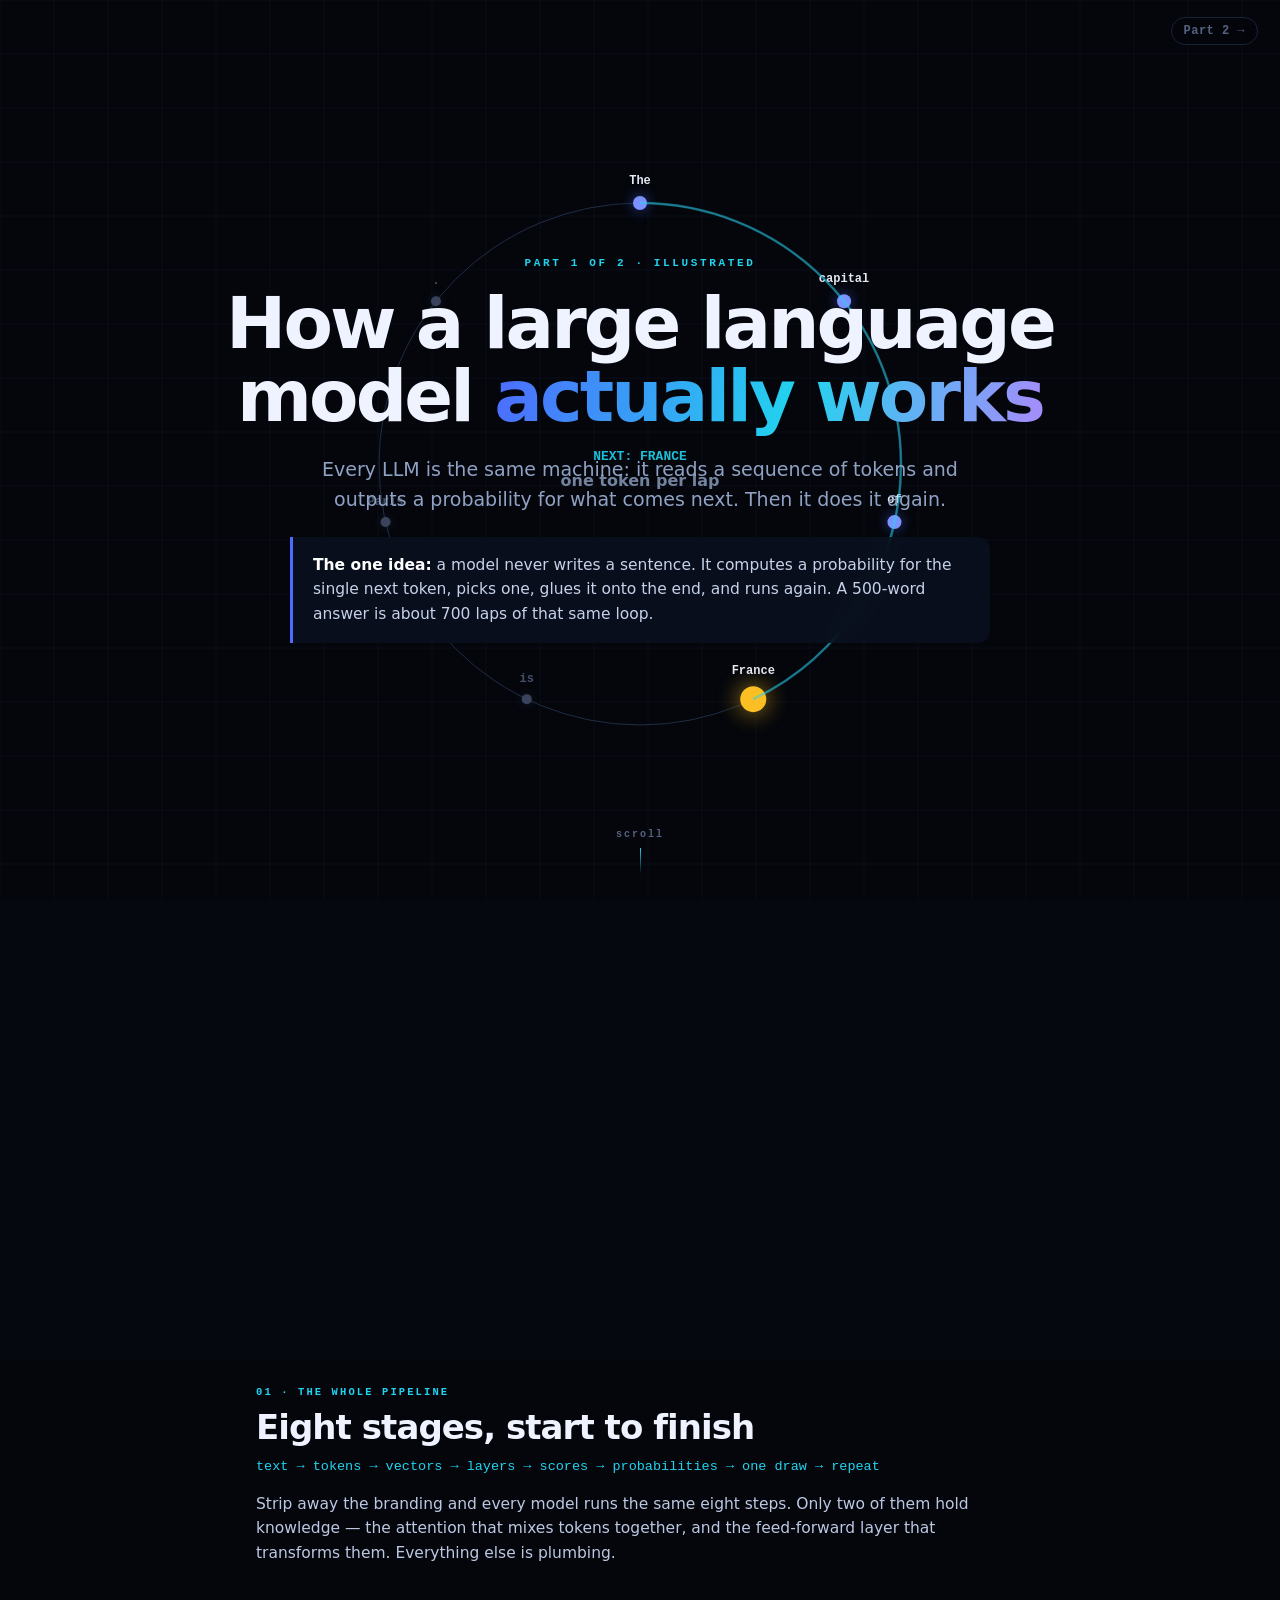
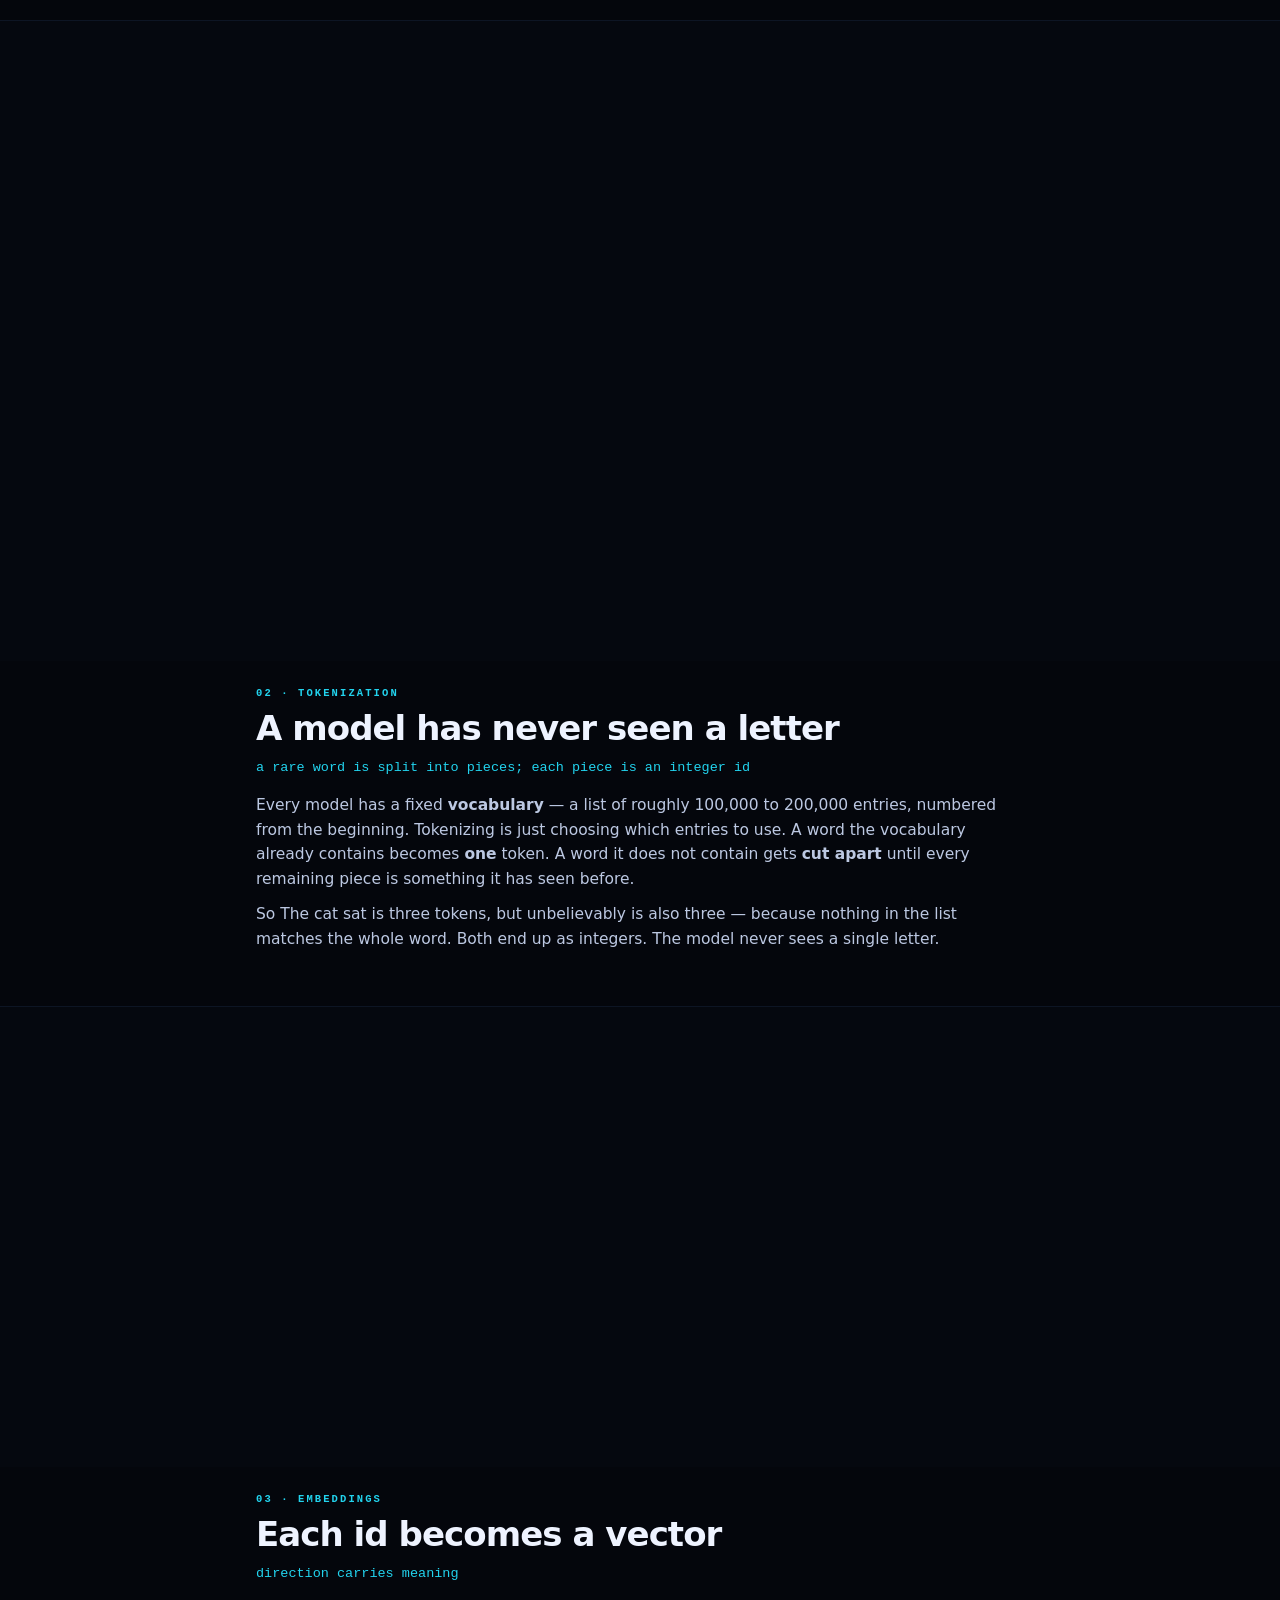
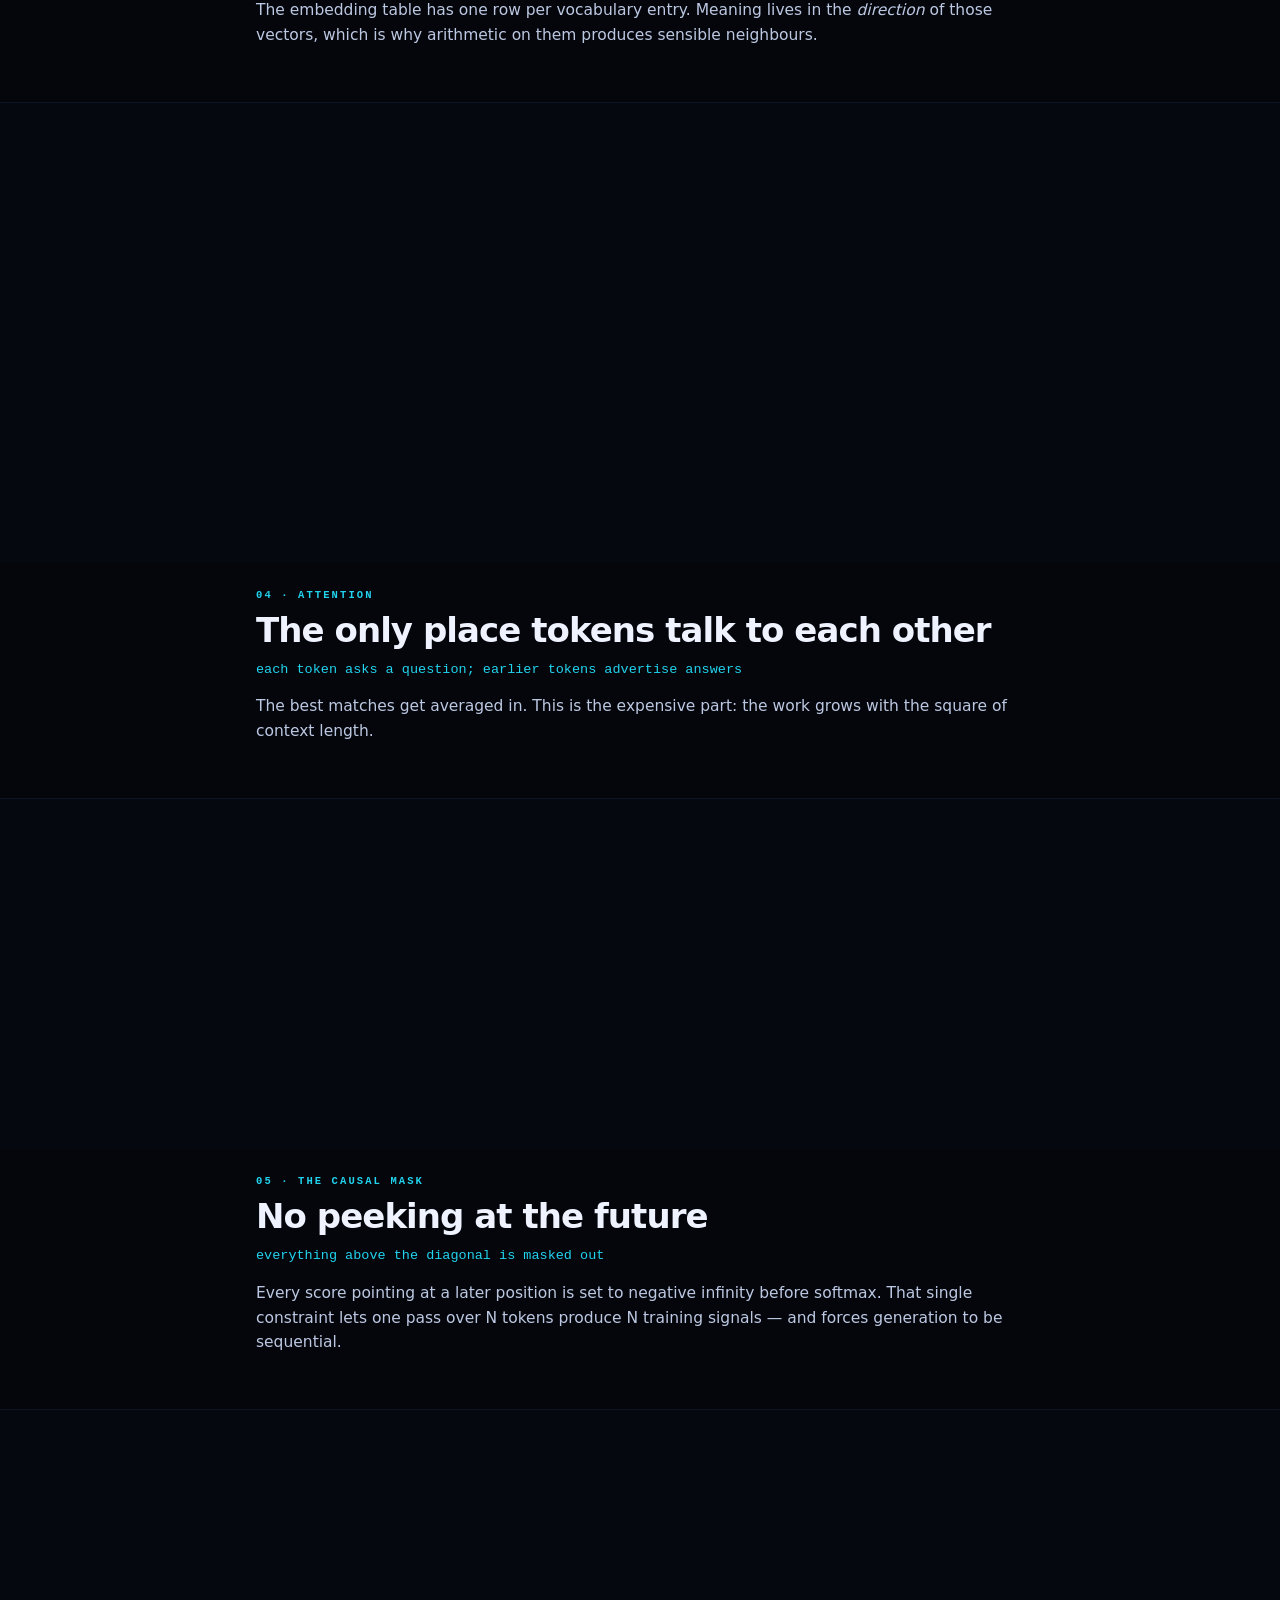
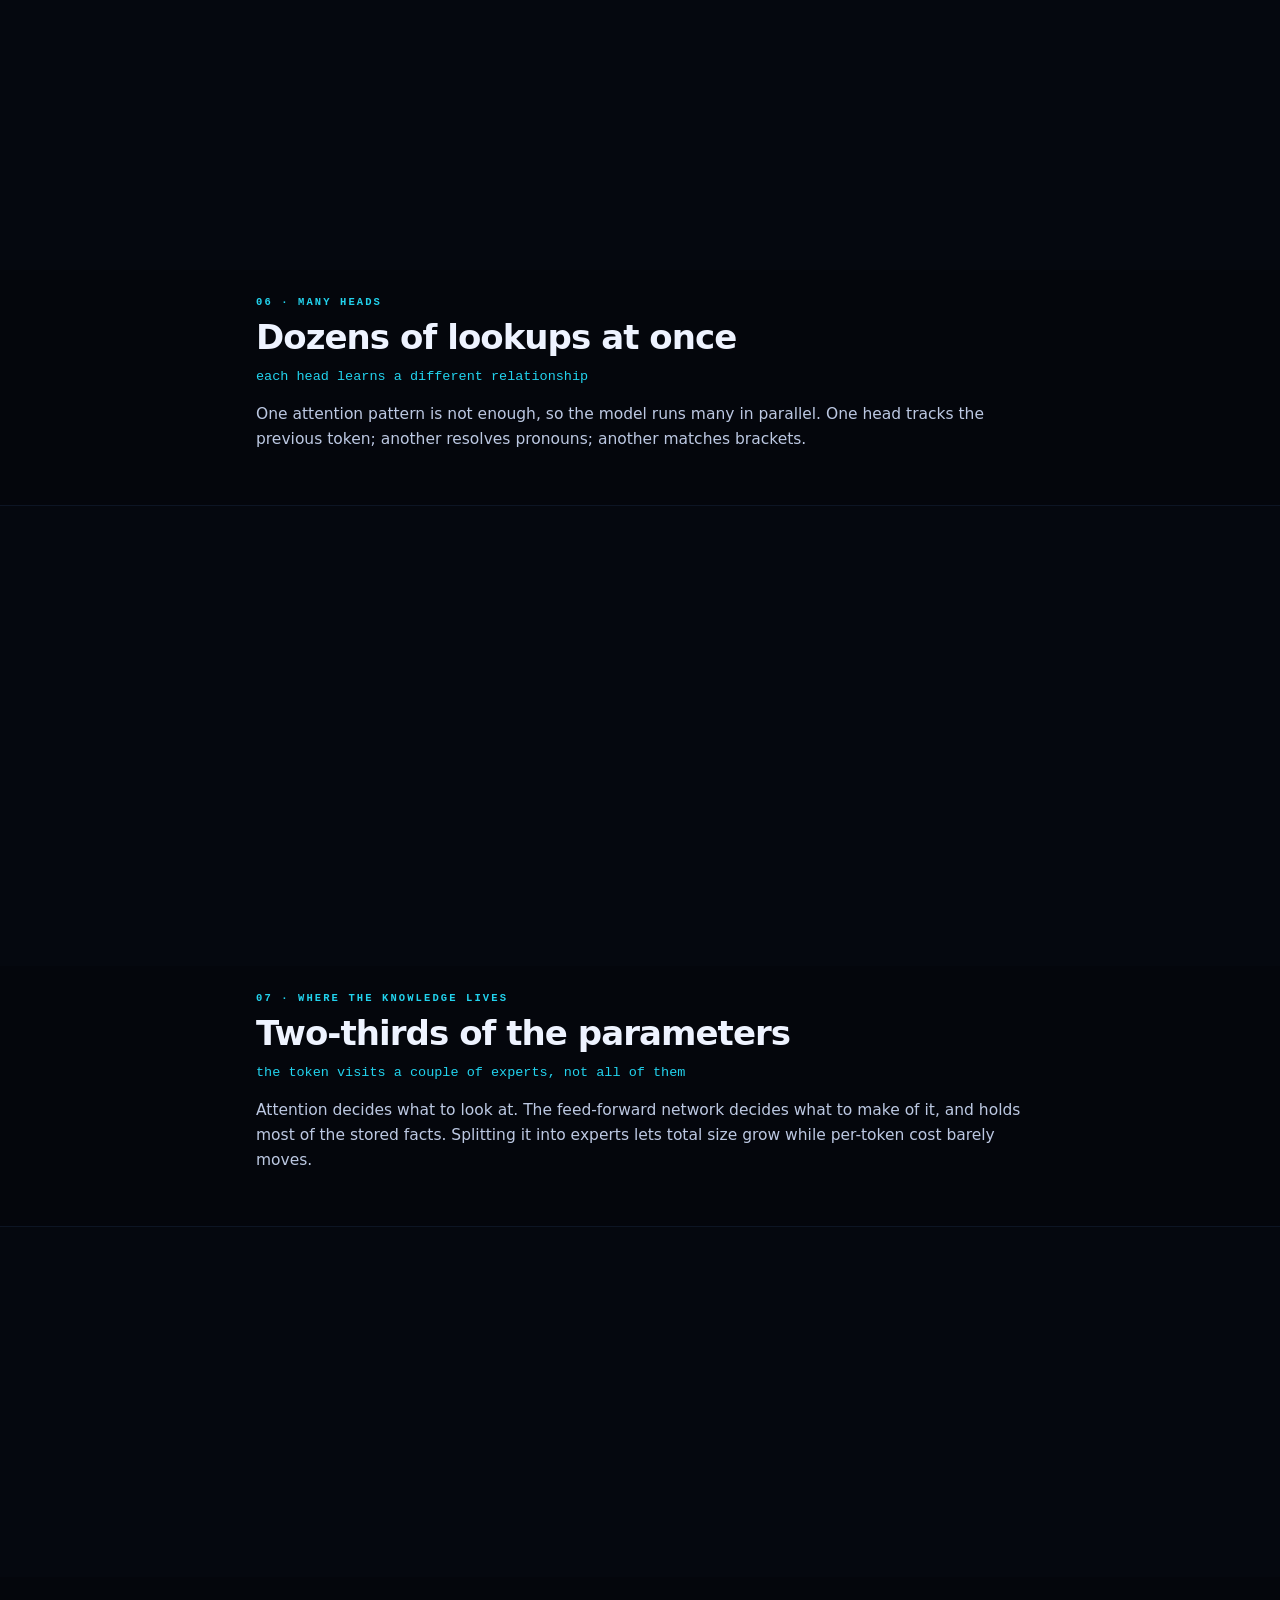
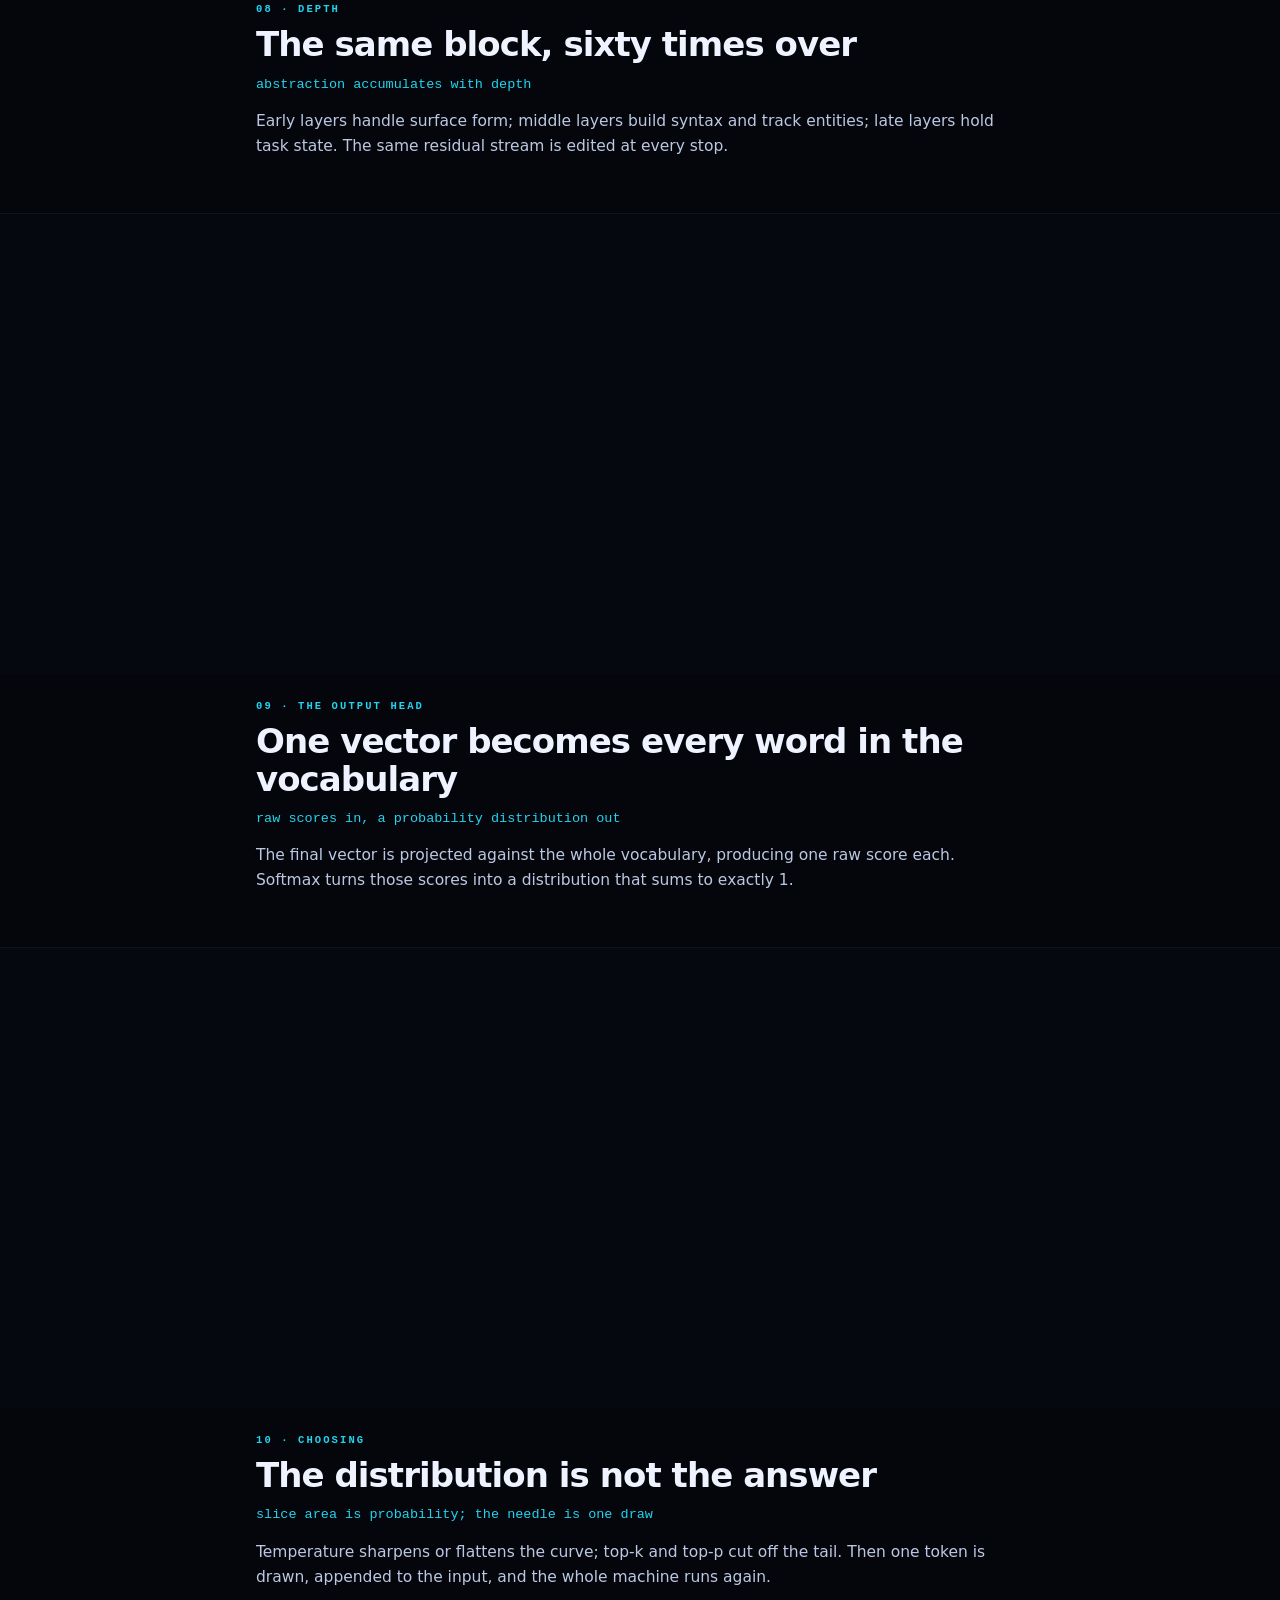
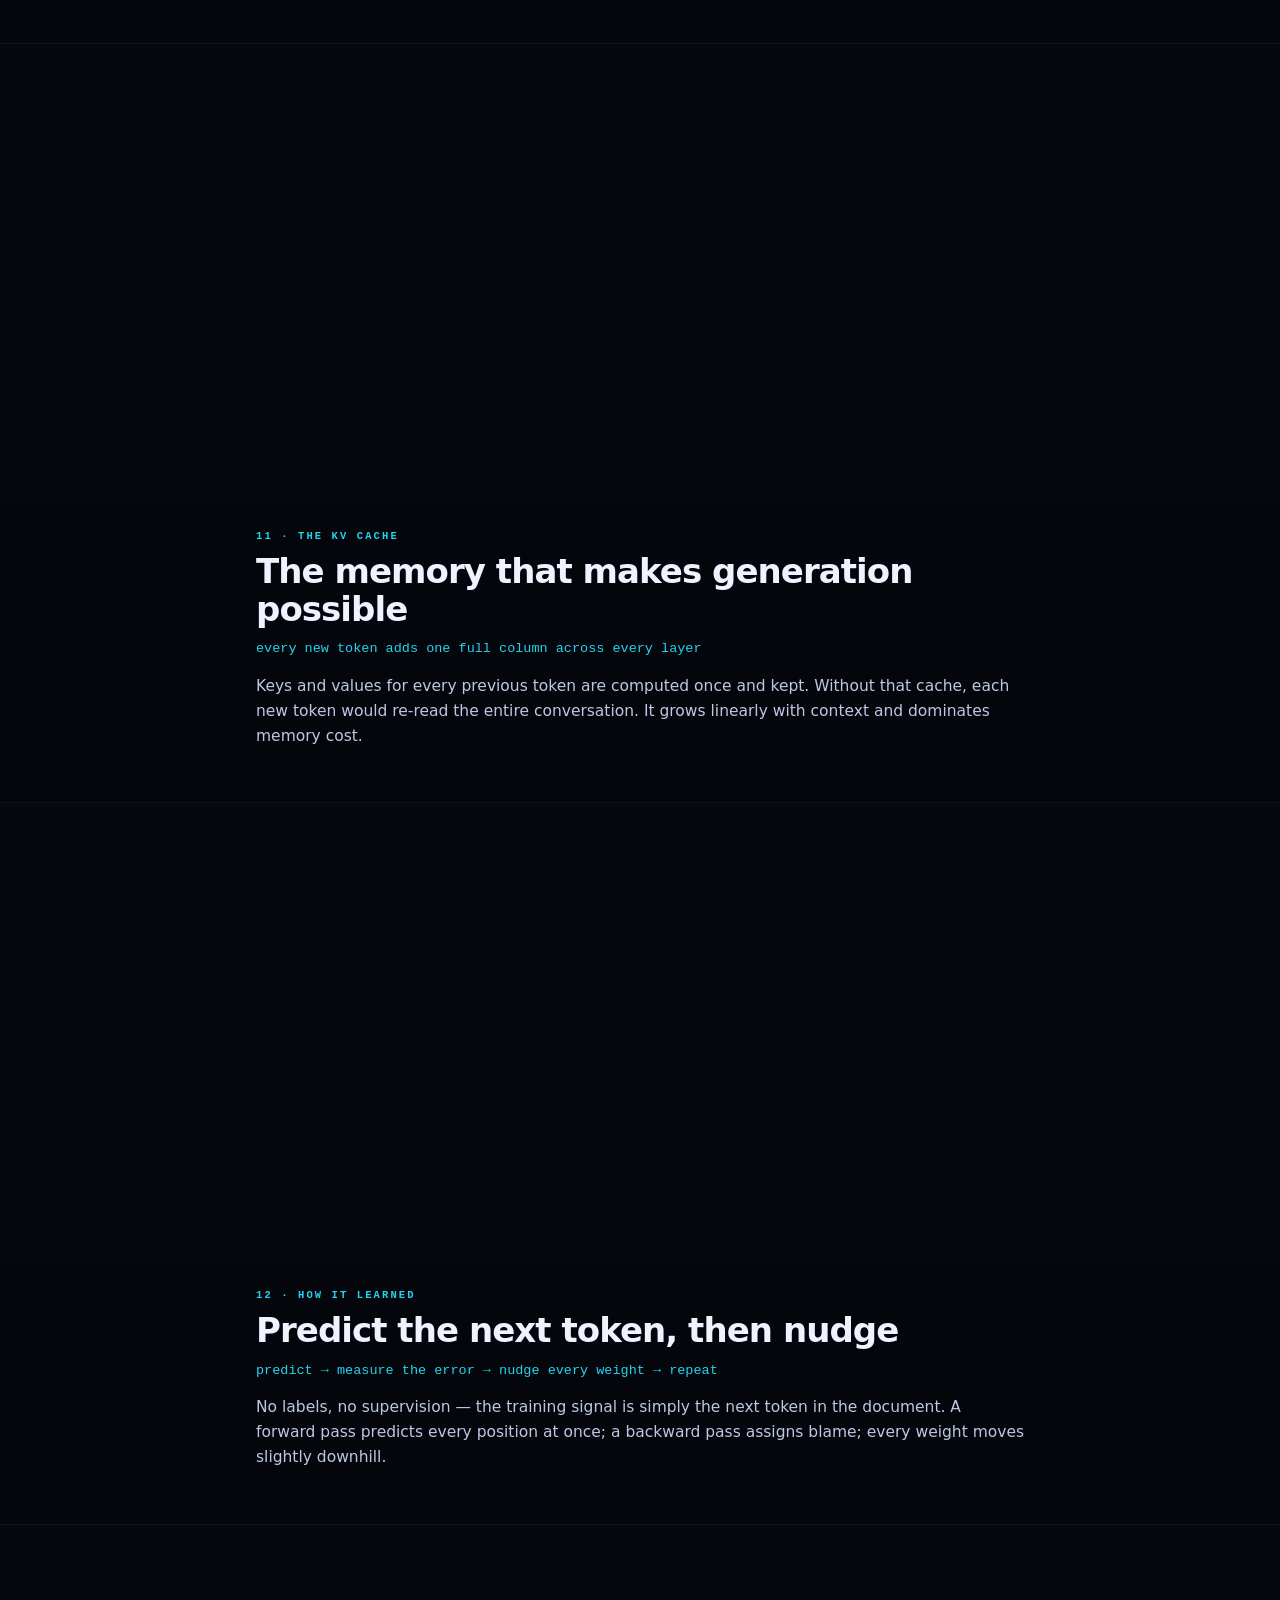
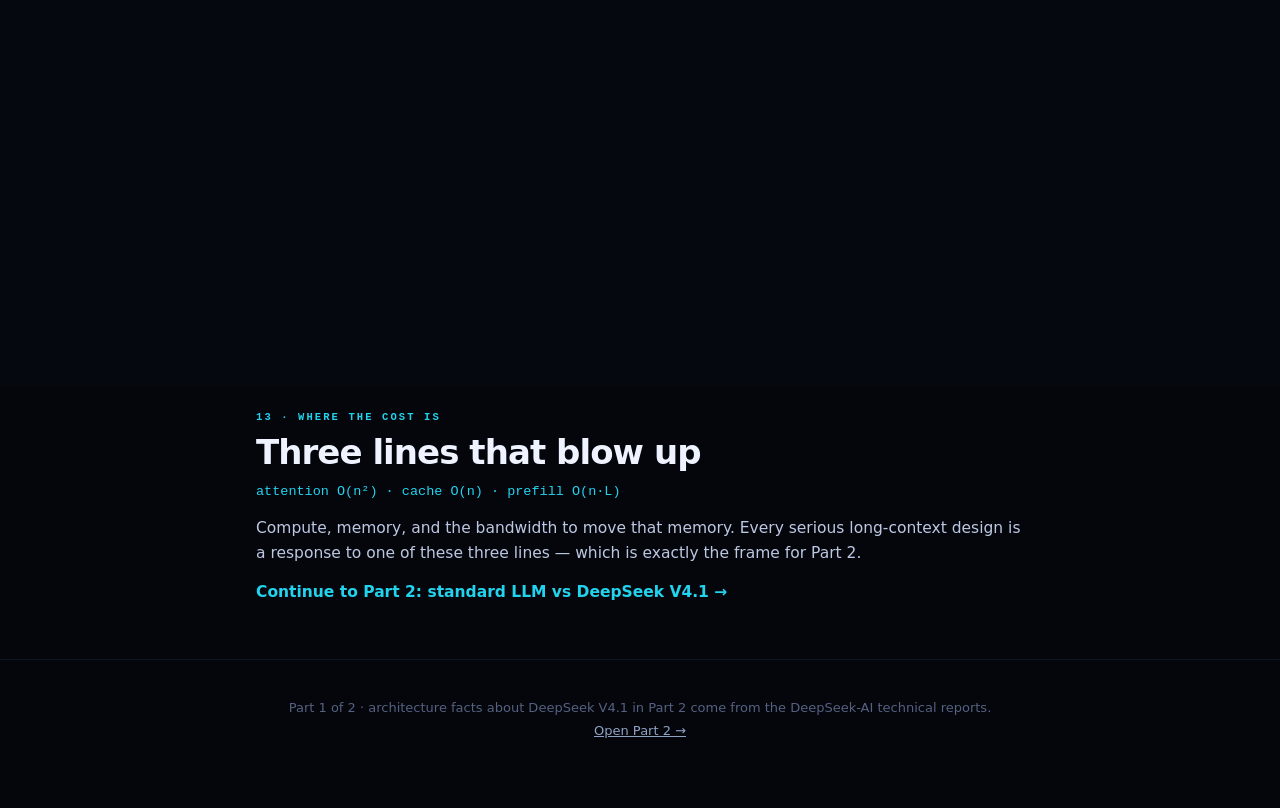
==== commit c86afa84: "Publish how-llms-work" ====
--- a/index.html
+++ b/index.html
@@ -169,6 +169,6 @@
   <p style="margin:0 0 8px">Part 1 of 2 · architecture facts about DeepSeek V4.1 in Part 2 come from the DeepSeek-AI technical reports.</p>
   <p style="margin:0"><a href="https://deepseek-v4-1.dshai.reggilion.com" style="color:#8fa2c4">Open Part 2 →</a></p>
 </footer>
-<script src="anim.js"></script>
+<script src="anim.js?v=12"></script>
 </body>
 </html>
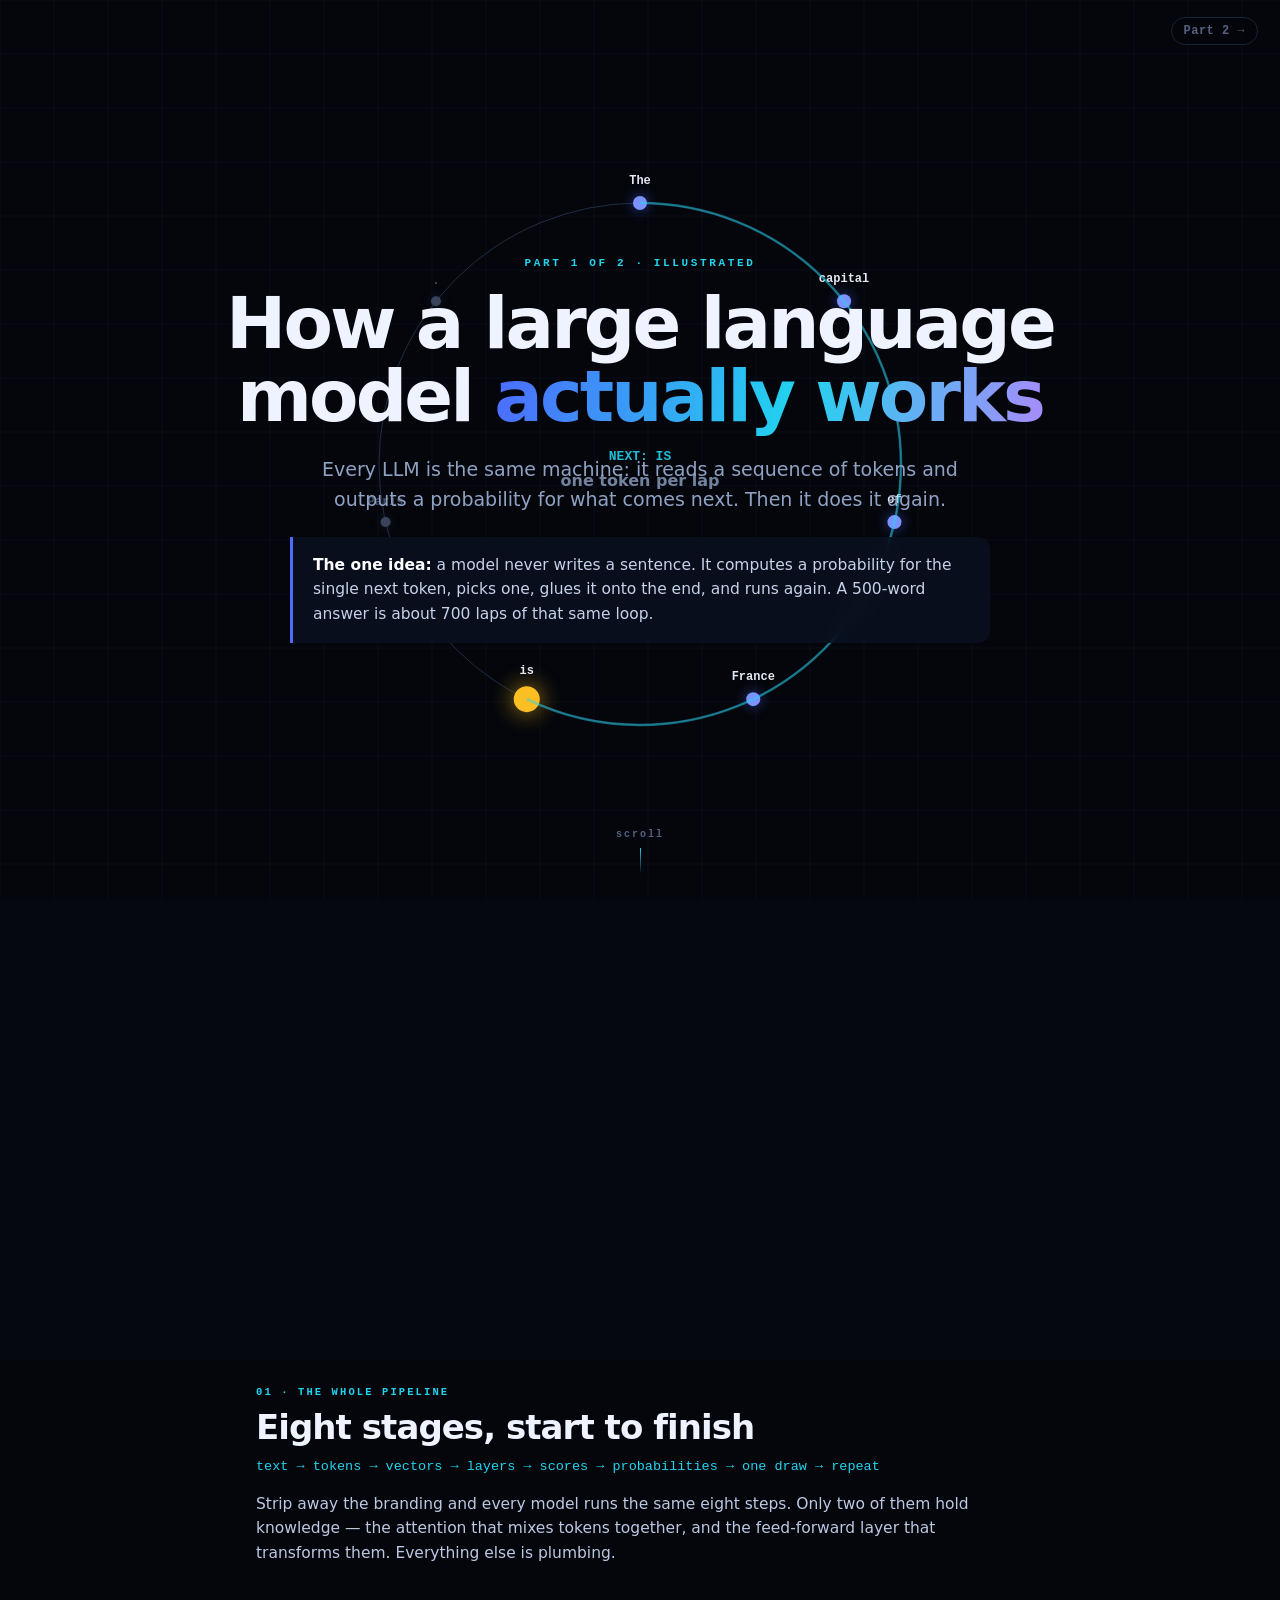
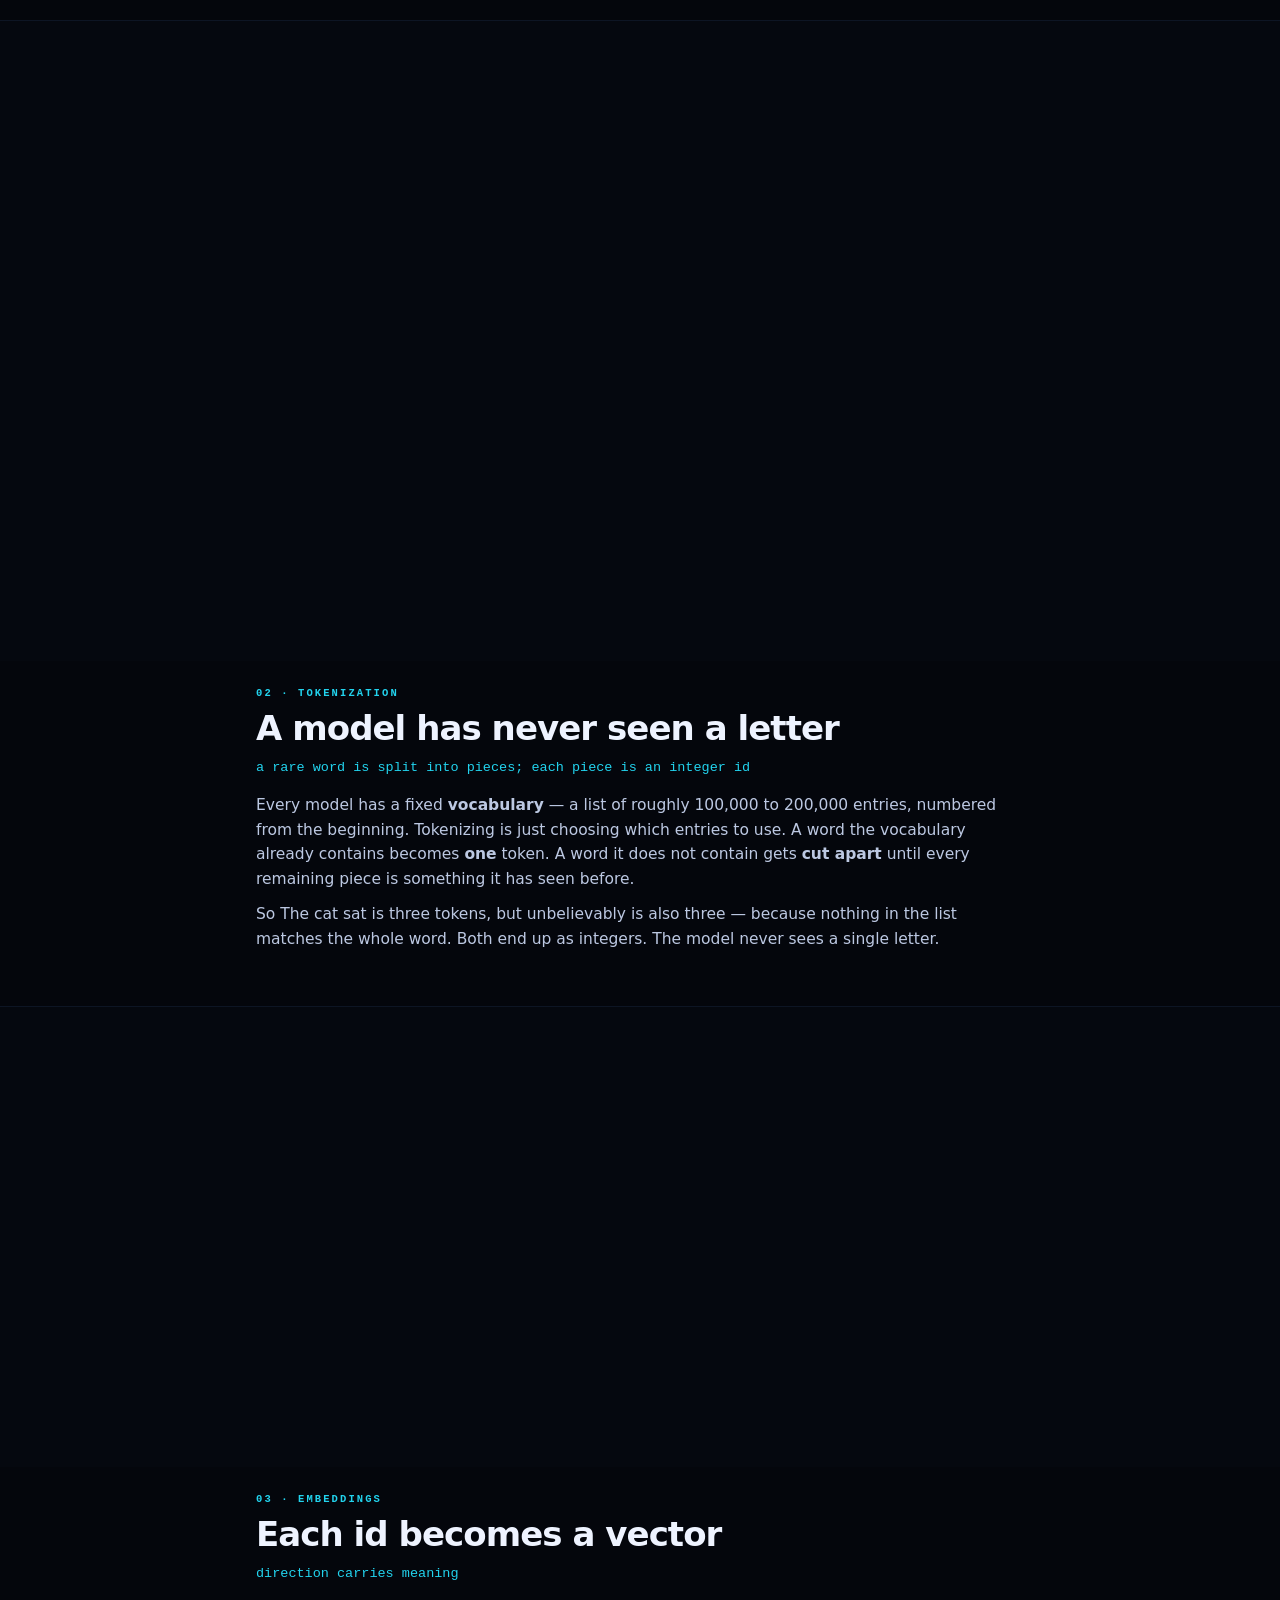
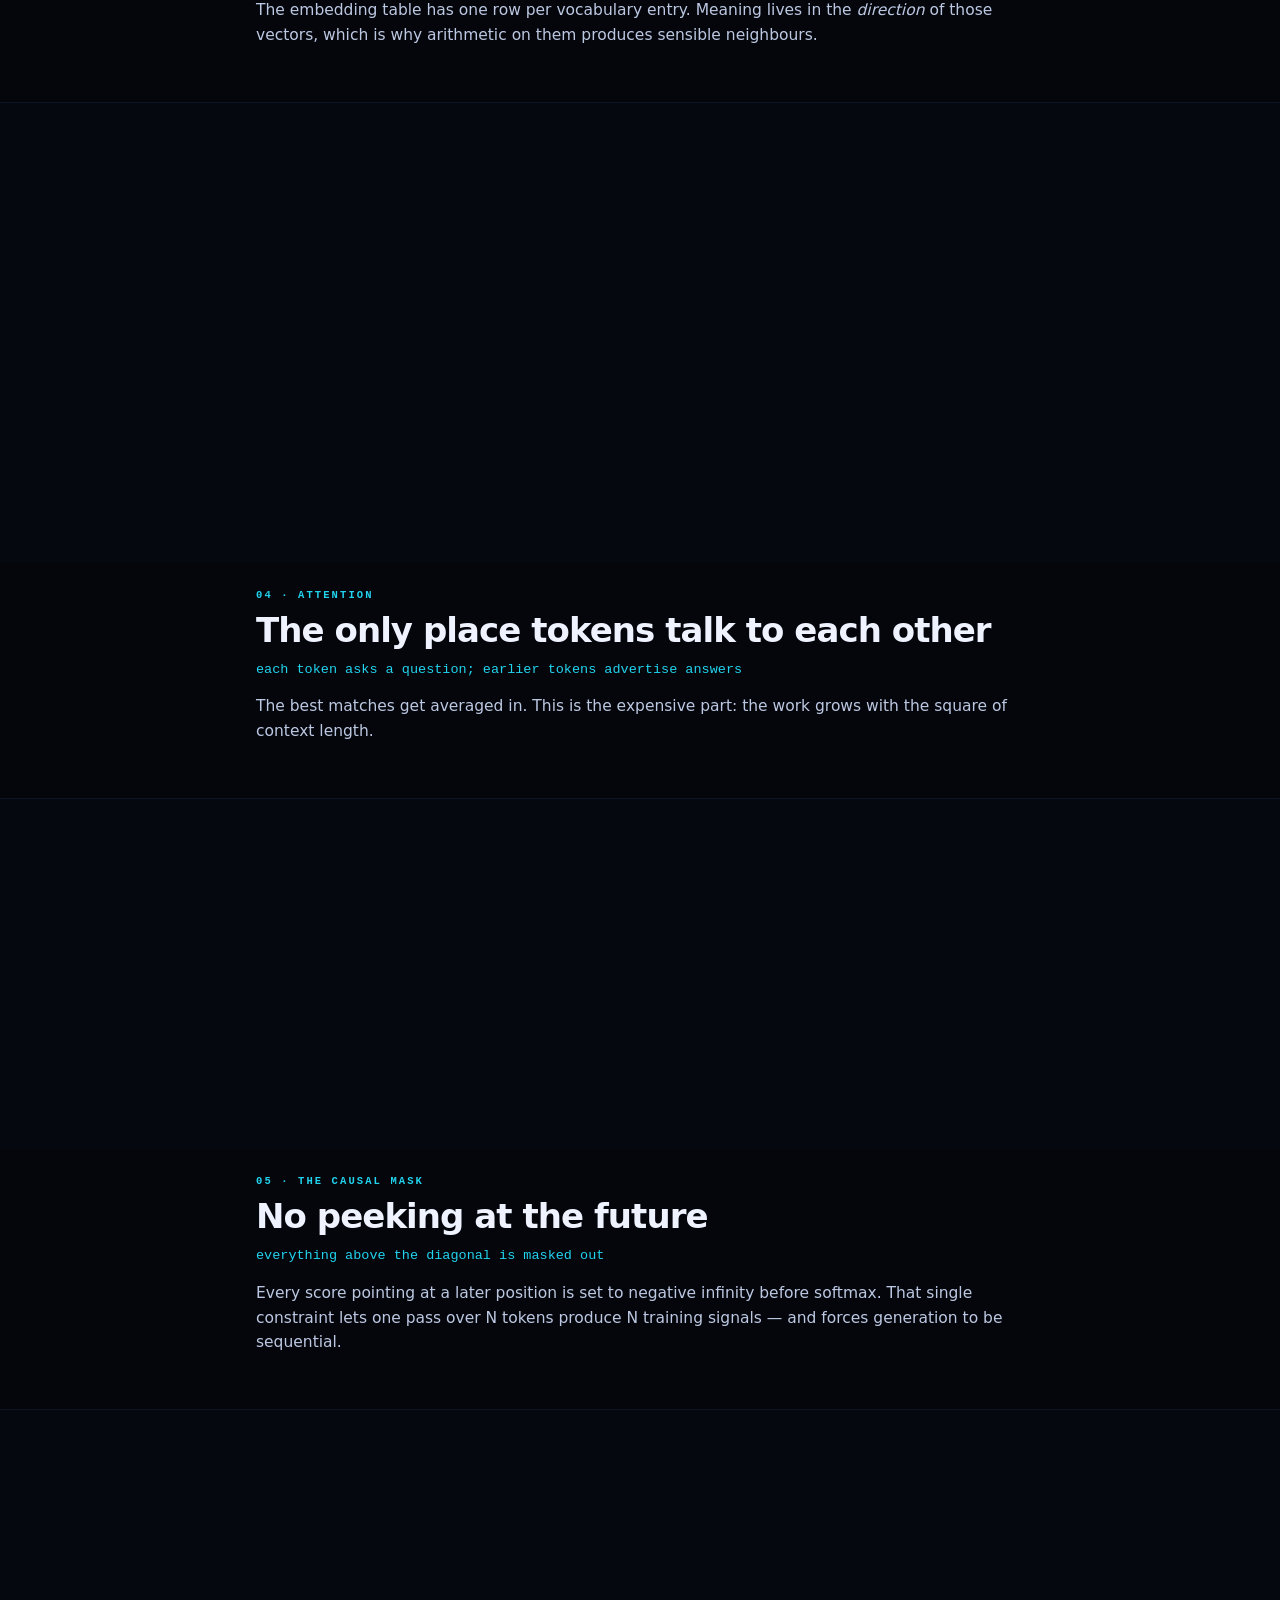
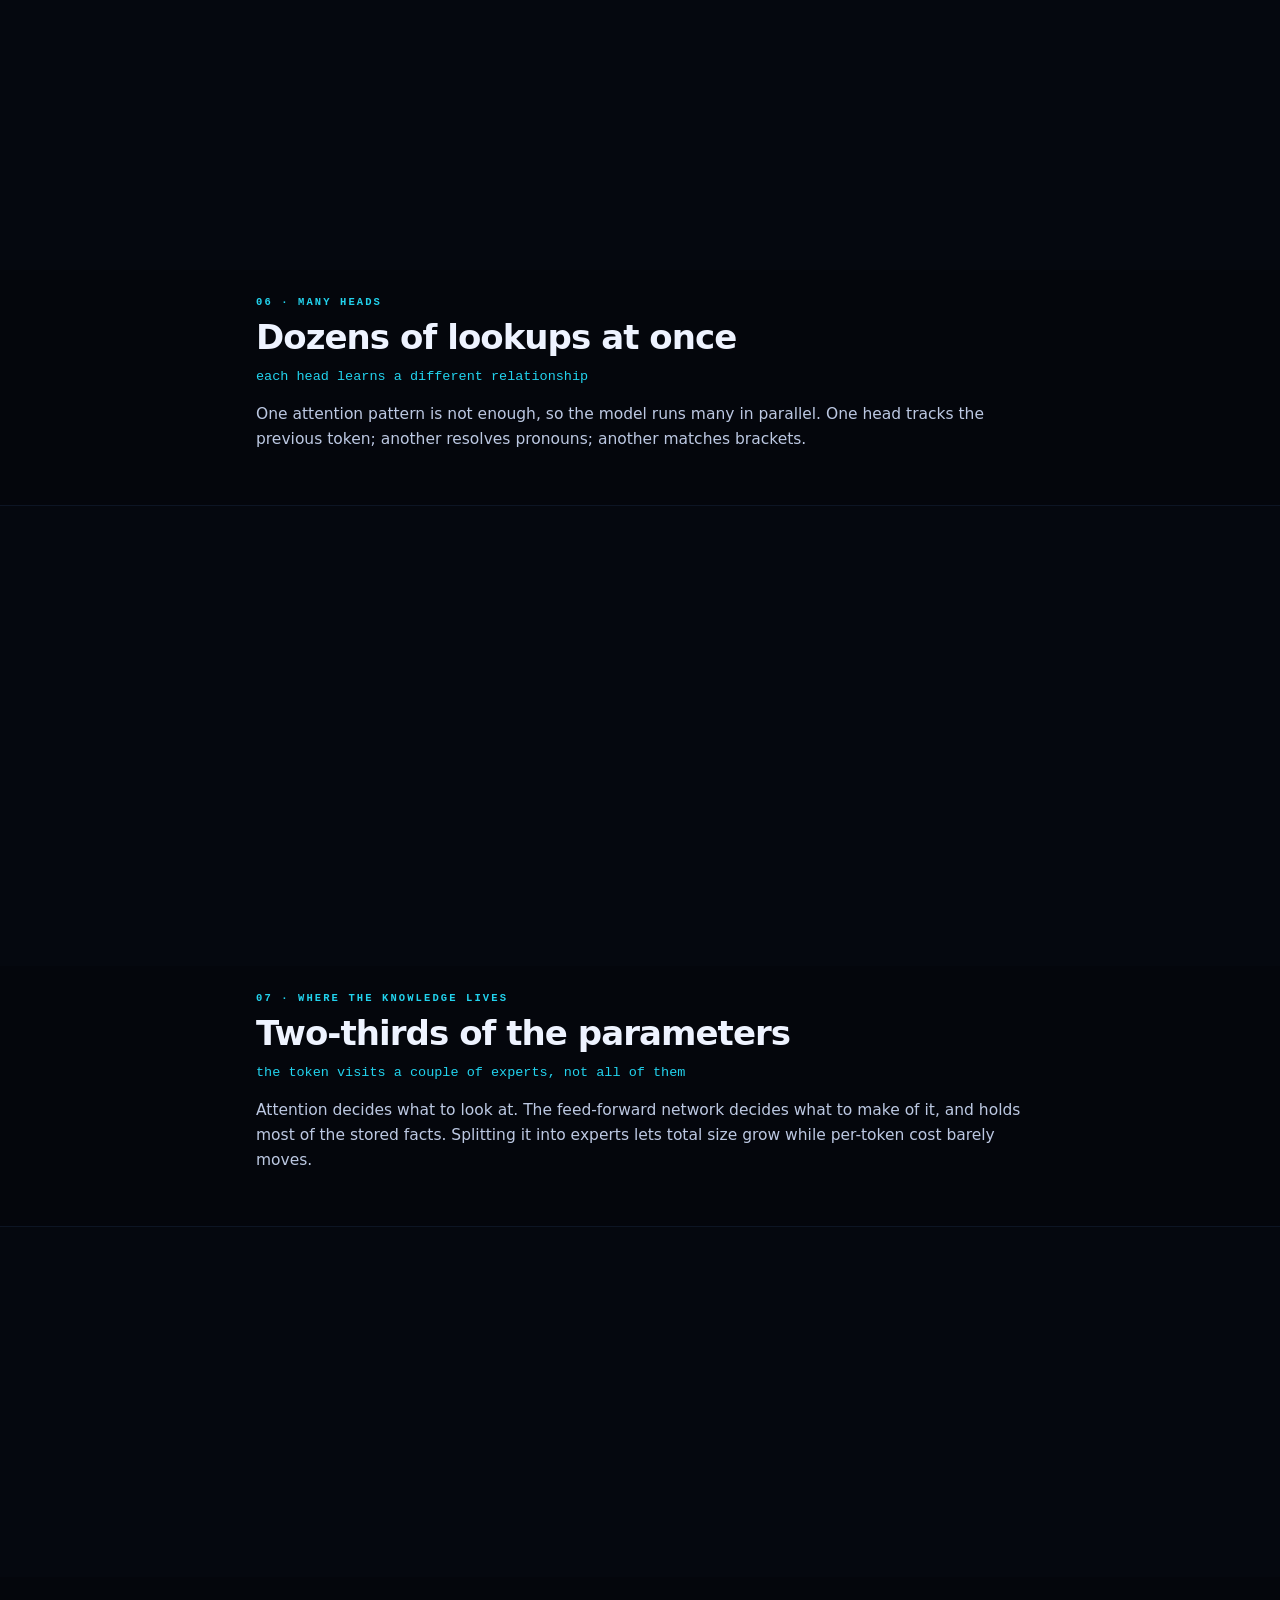
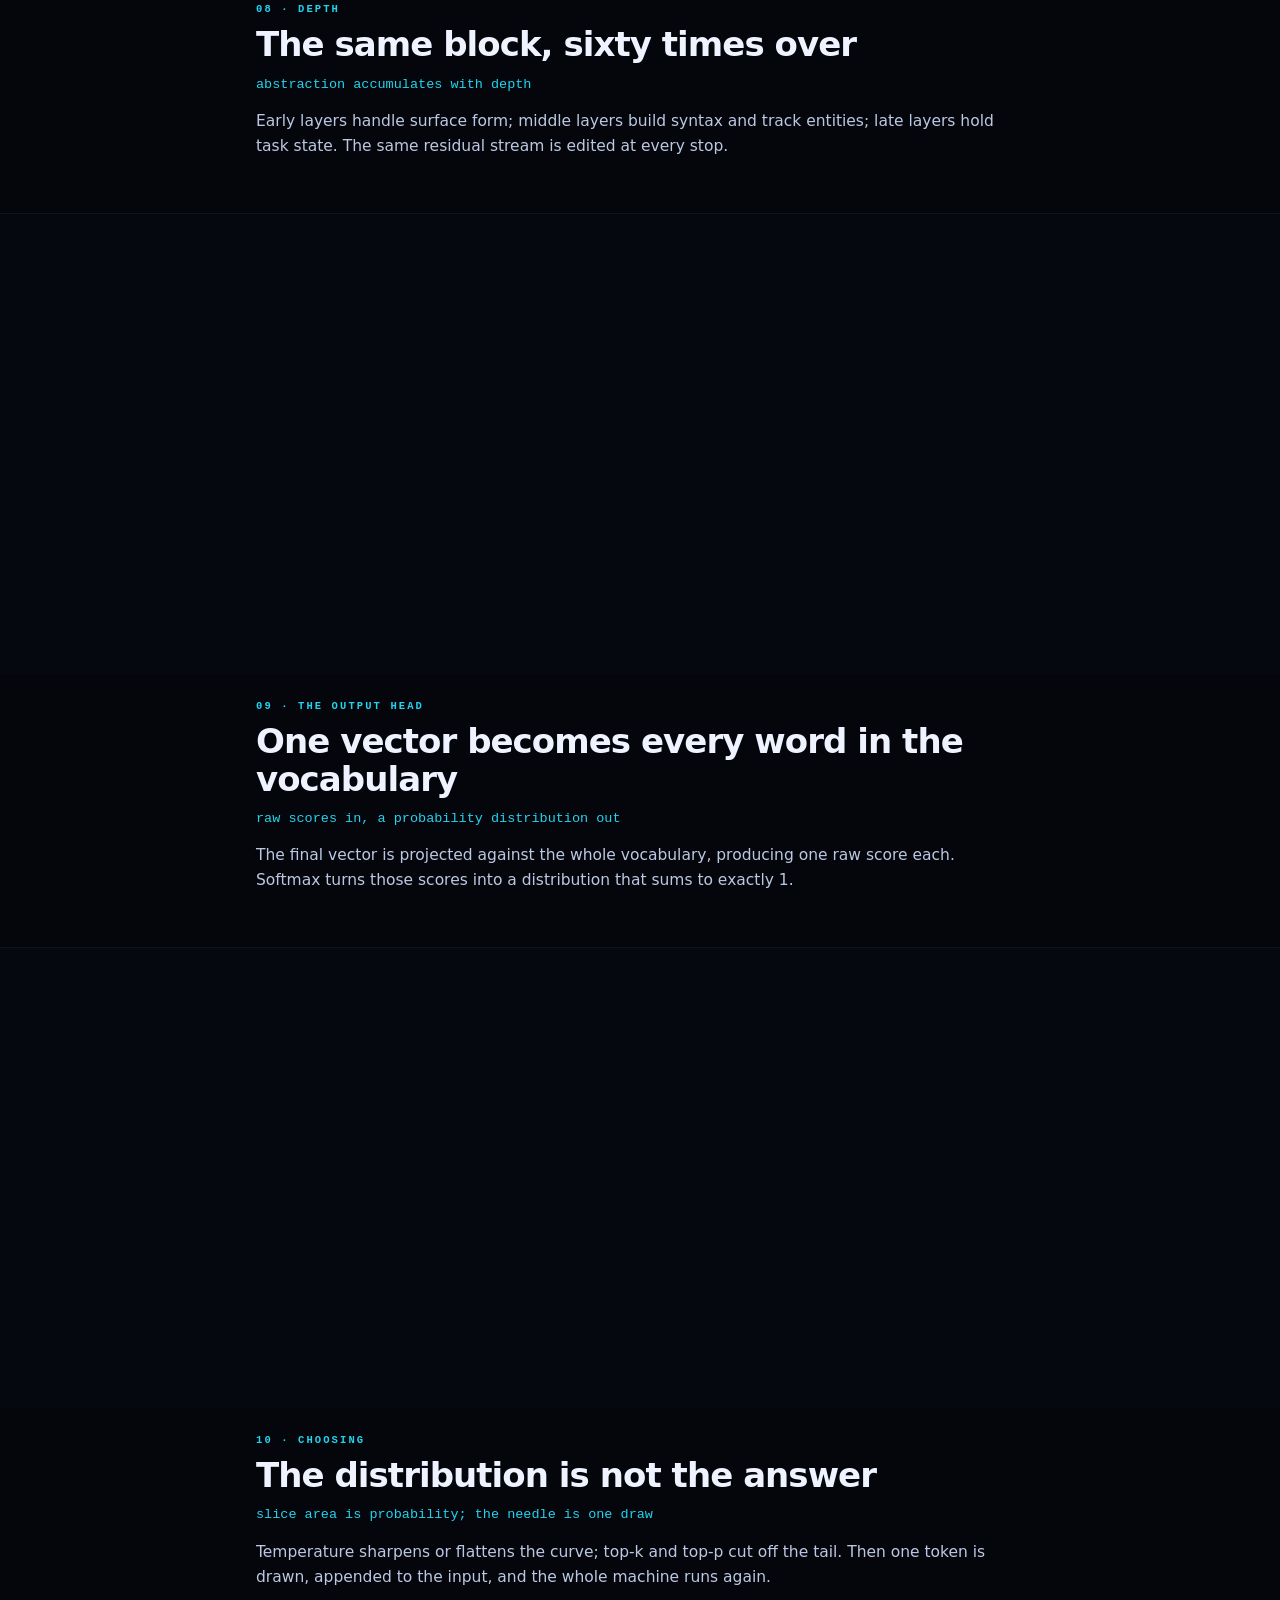
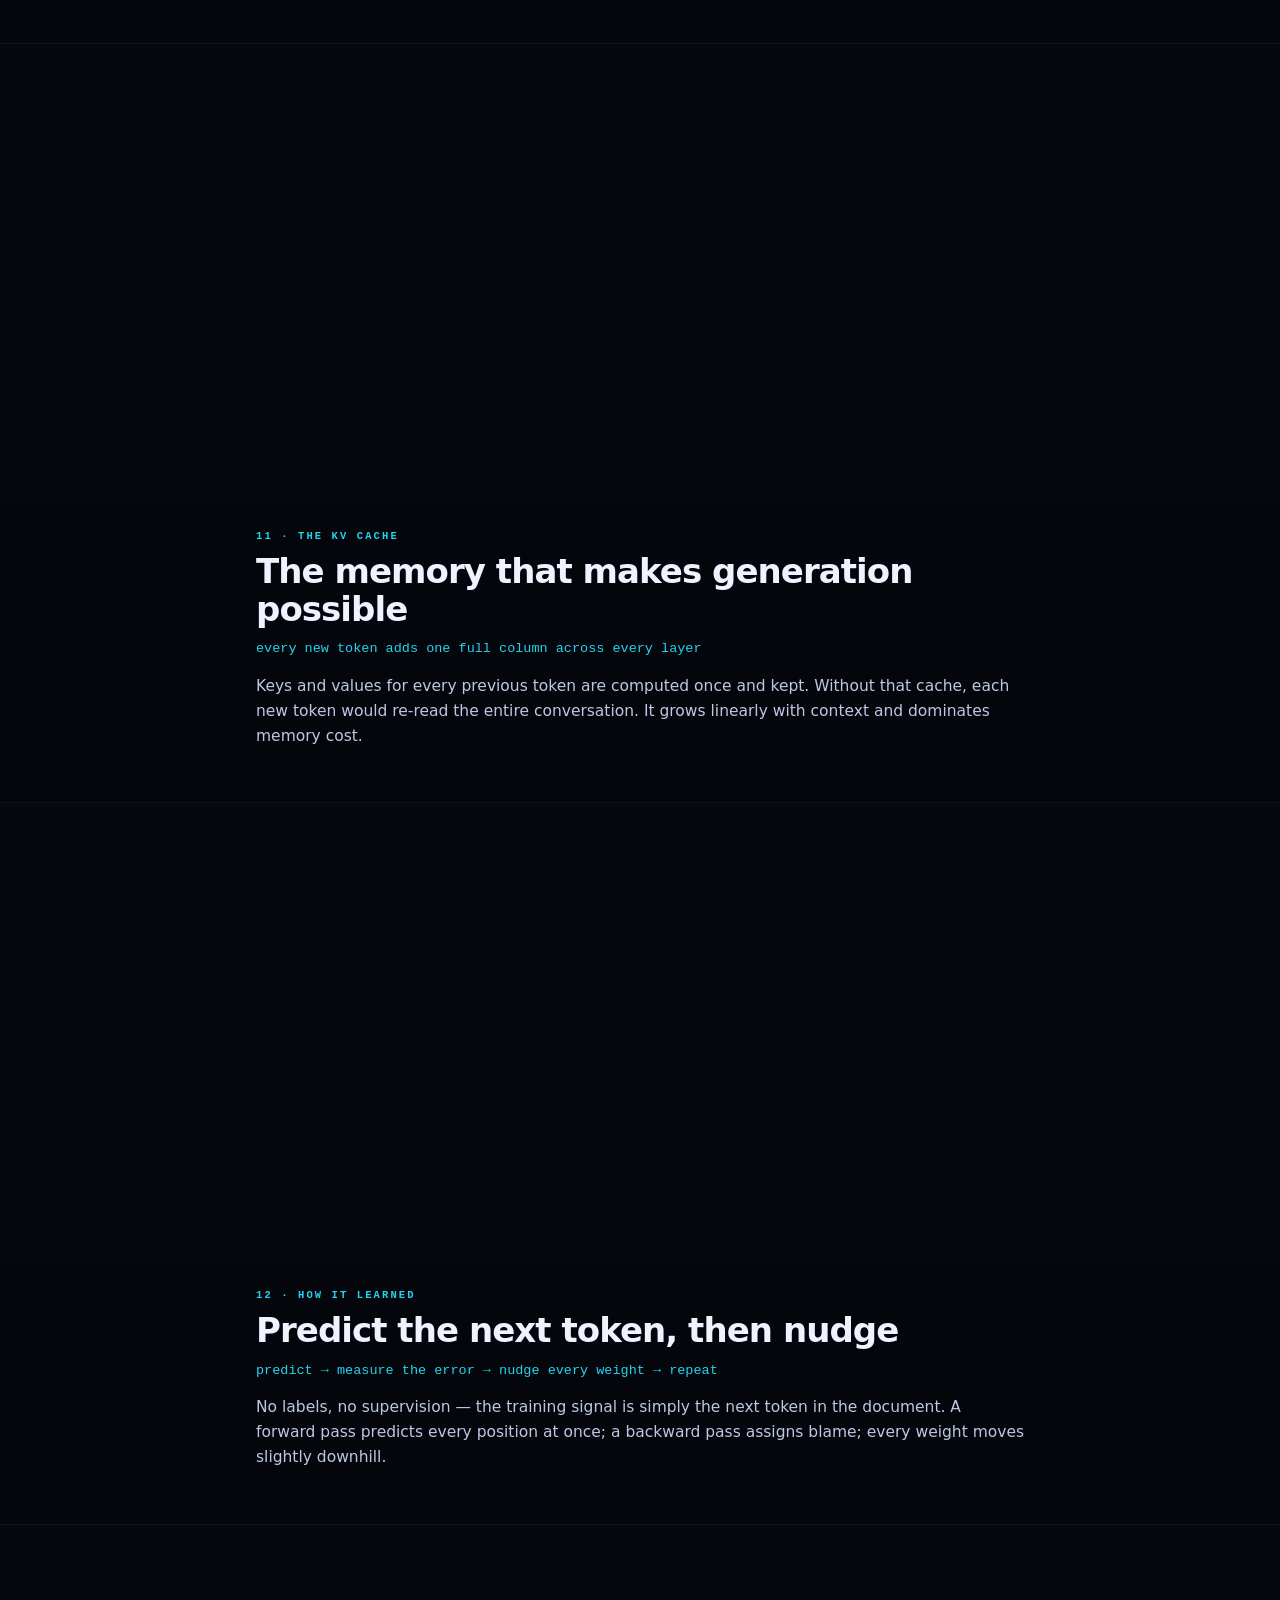
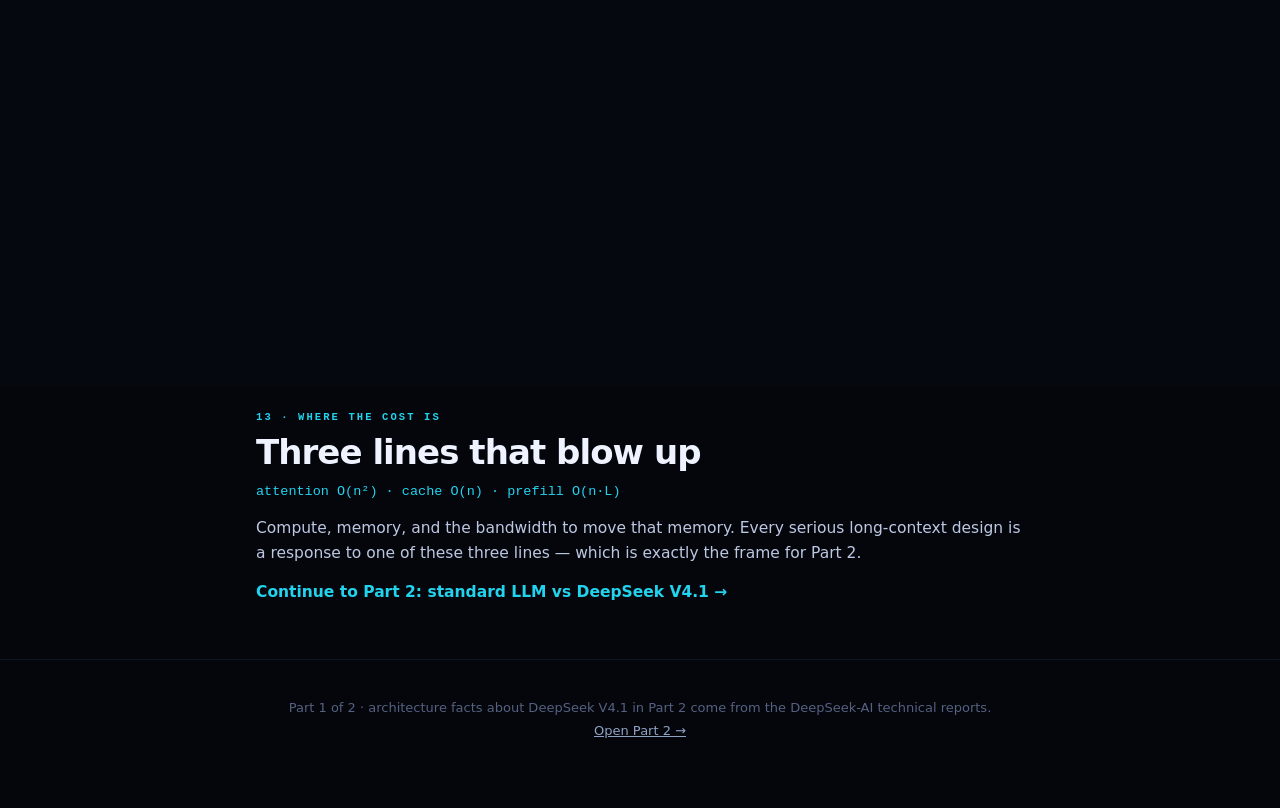
==== commit 5c88ceb8: "Publish how-llms-work" ====
--- a/index.html
+++ b/index.html
@@ -169,6 +169,6 @@
   <p style="margin:0 0 8px">Part 1 of 2 · architecture facts about DeepSeek V4.1 in Part 2 come from the DeepSeek-AI technical reports.</p>
   <p style="margin:0"><a href="https://deepseek-v4-1.dshai.reggilion.com" style="color:#8fa2c4">Open Part 2 →</a></p>
 </footer>
-<script src="anim.js?v=12"></script>
+<script src="anim.js?v=13"></script>
 </body>
 </html>
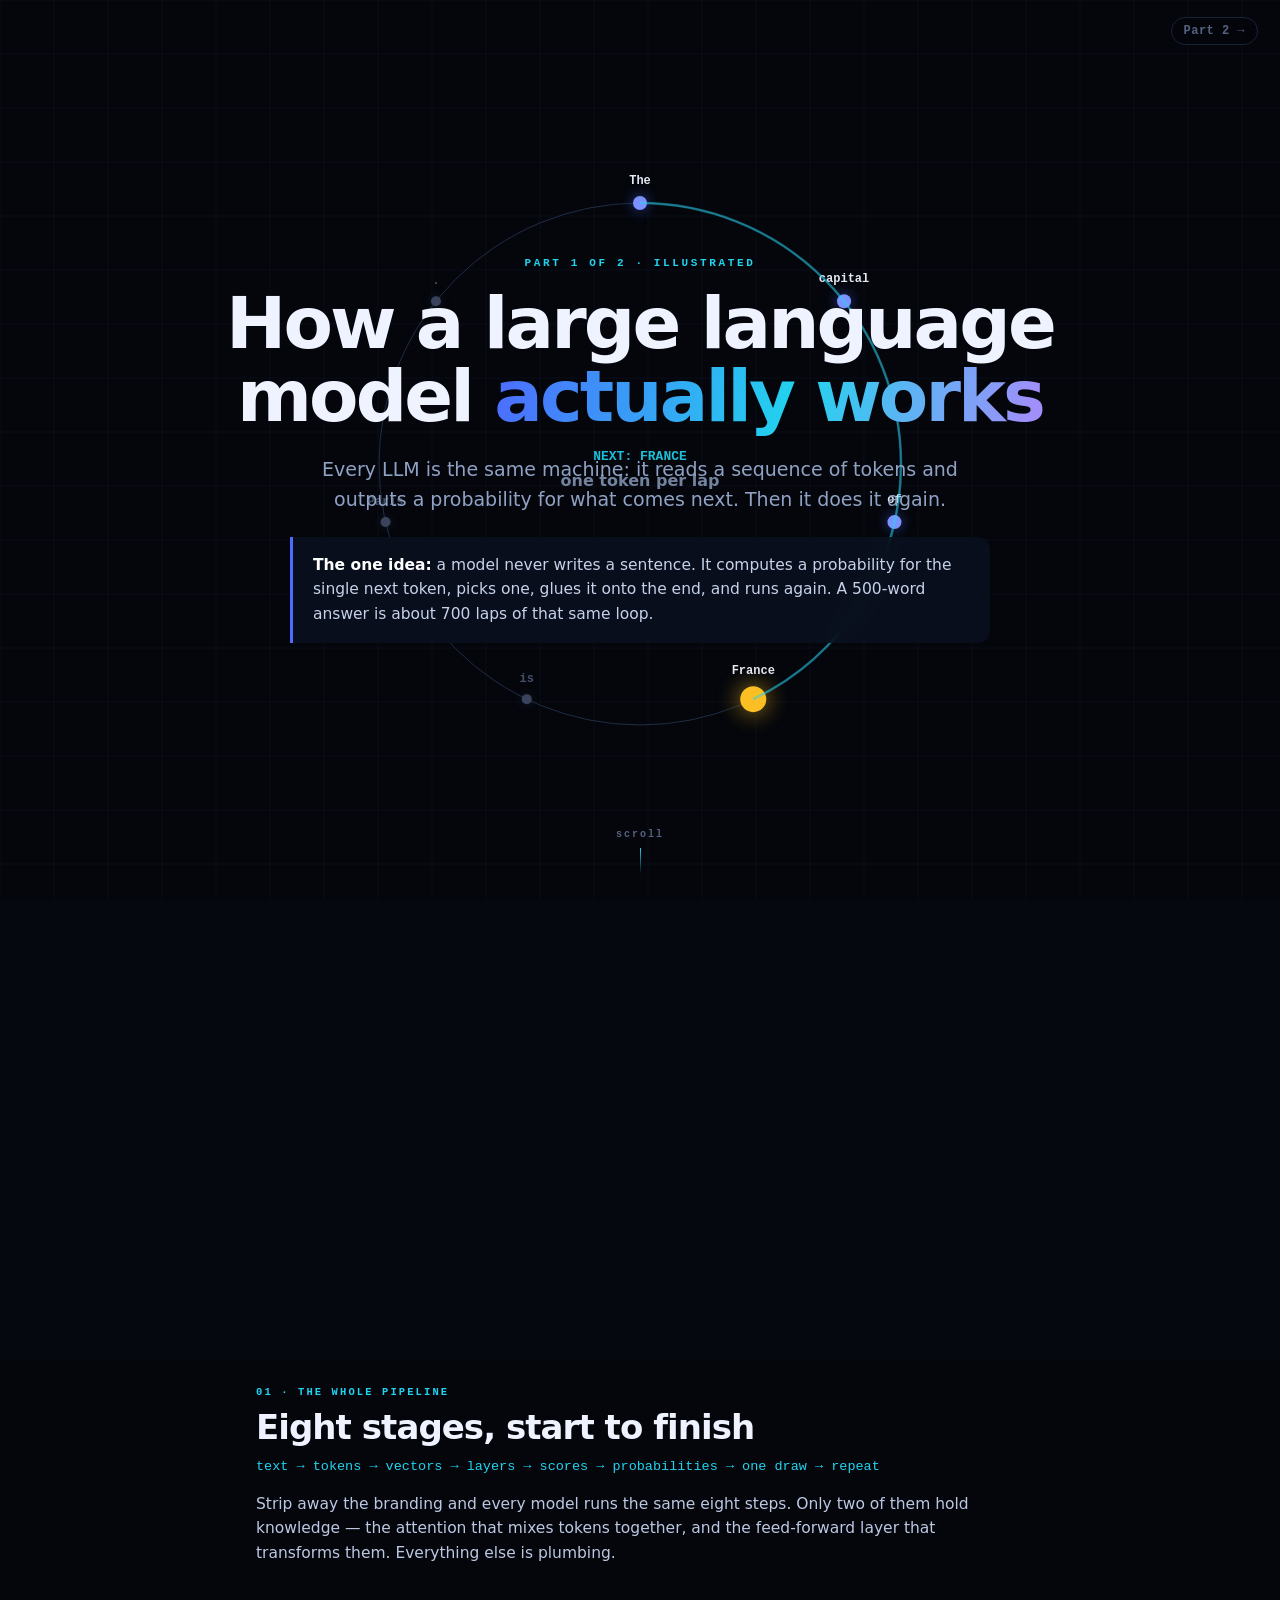
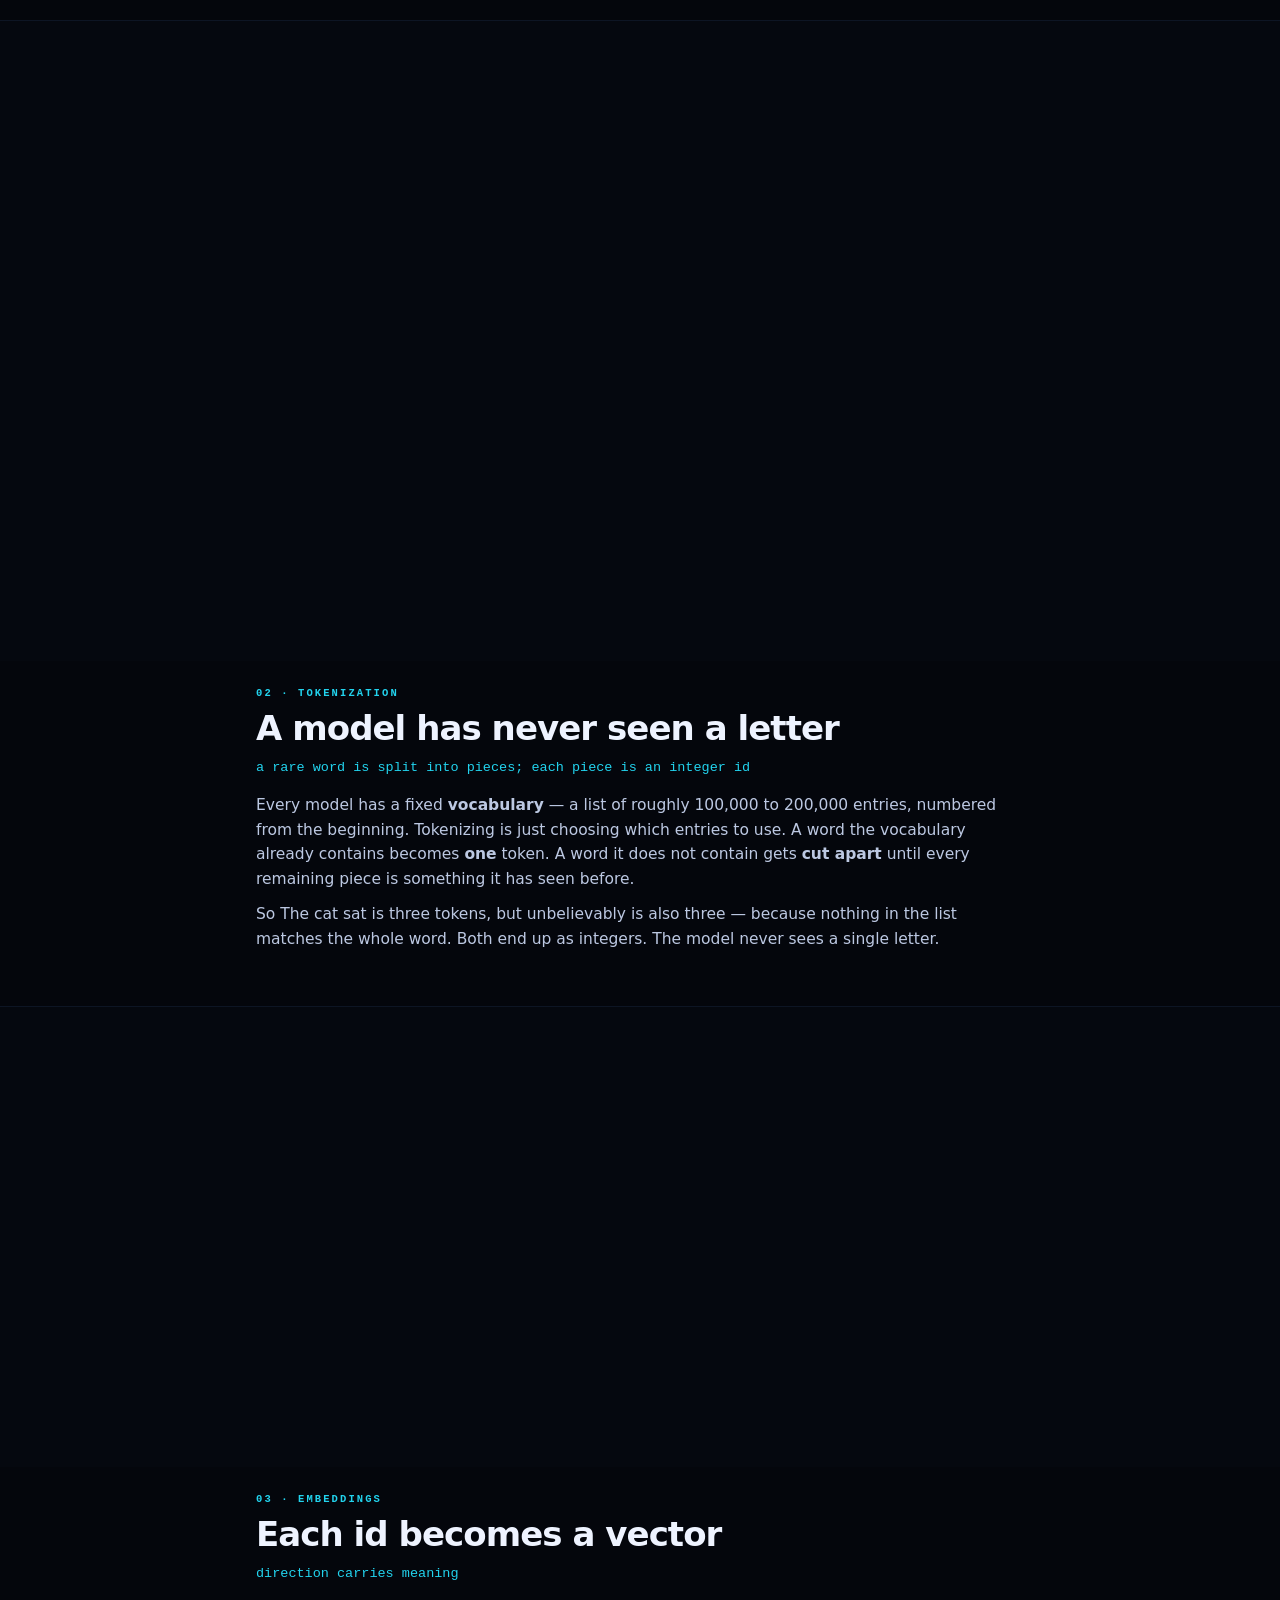
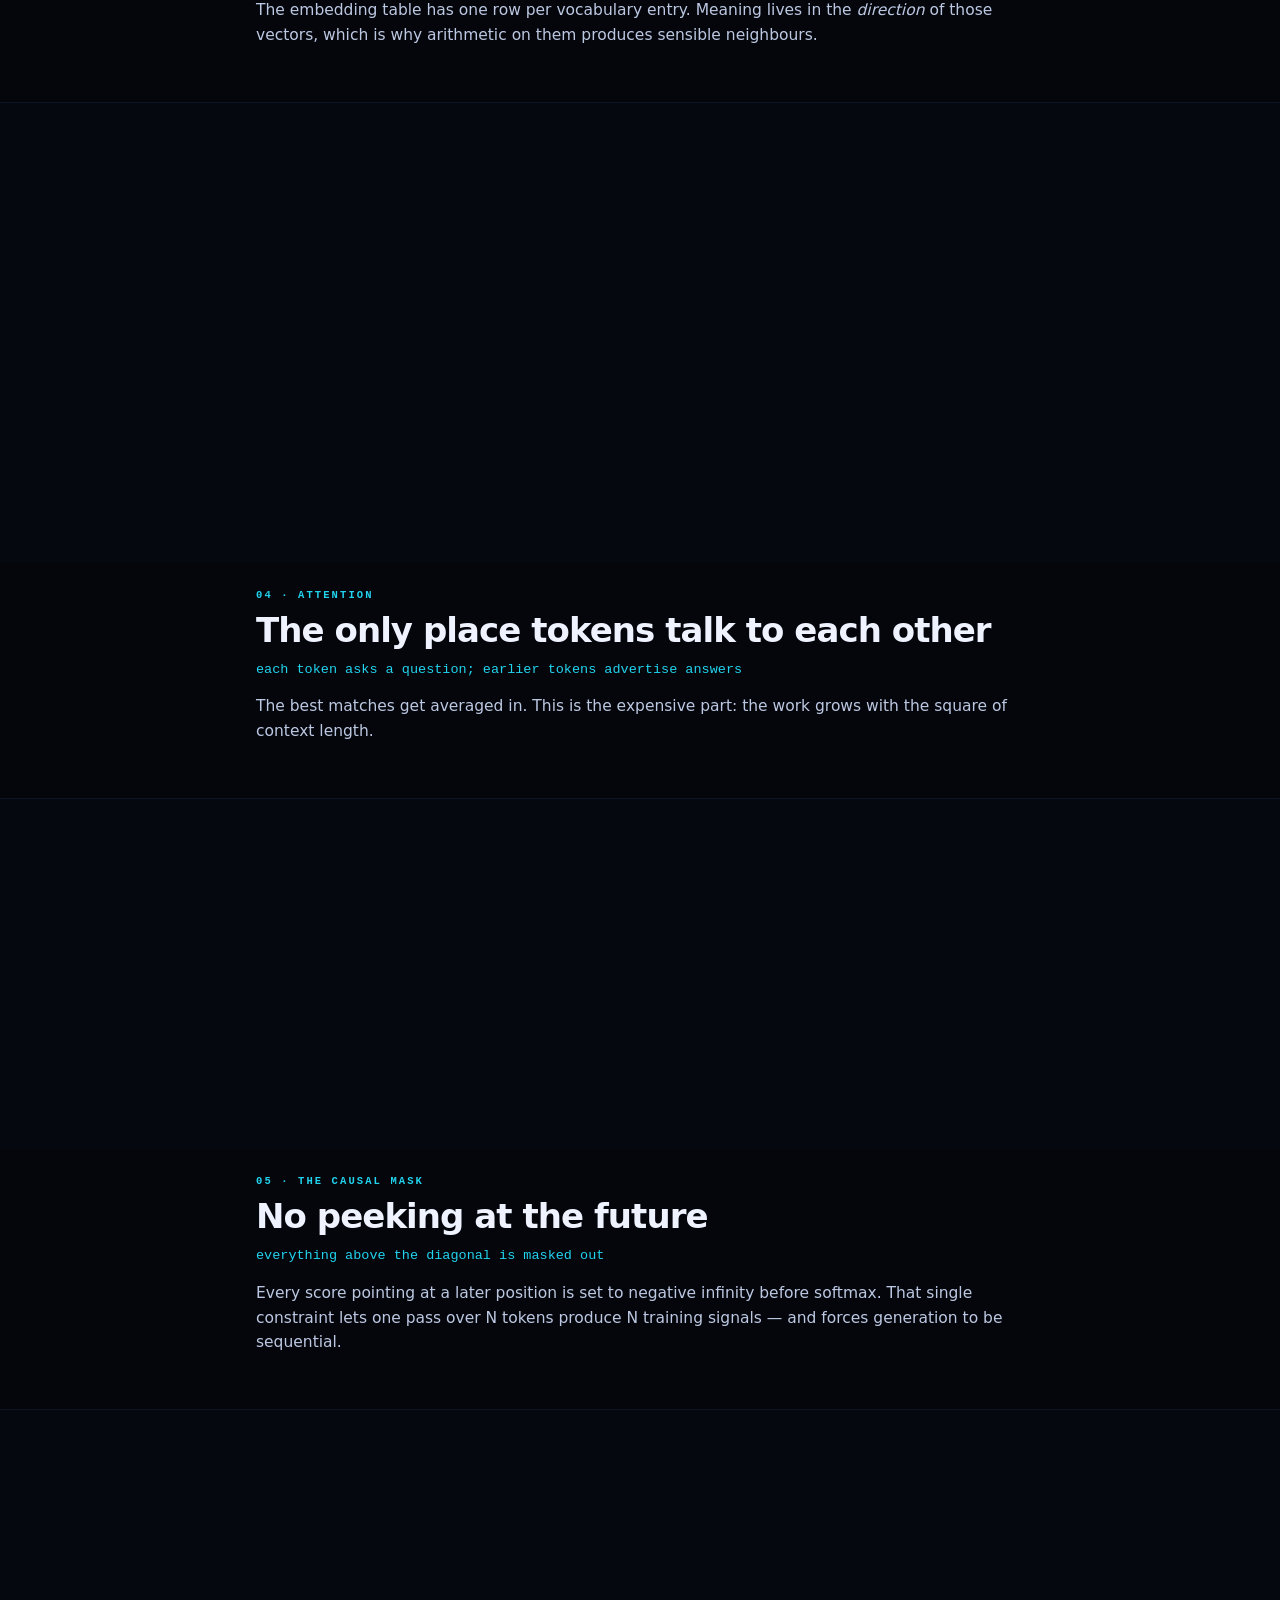
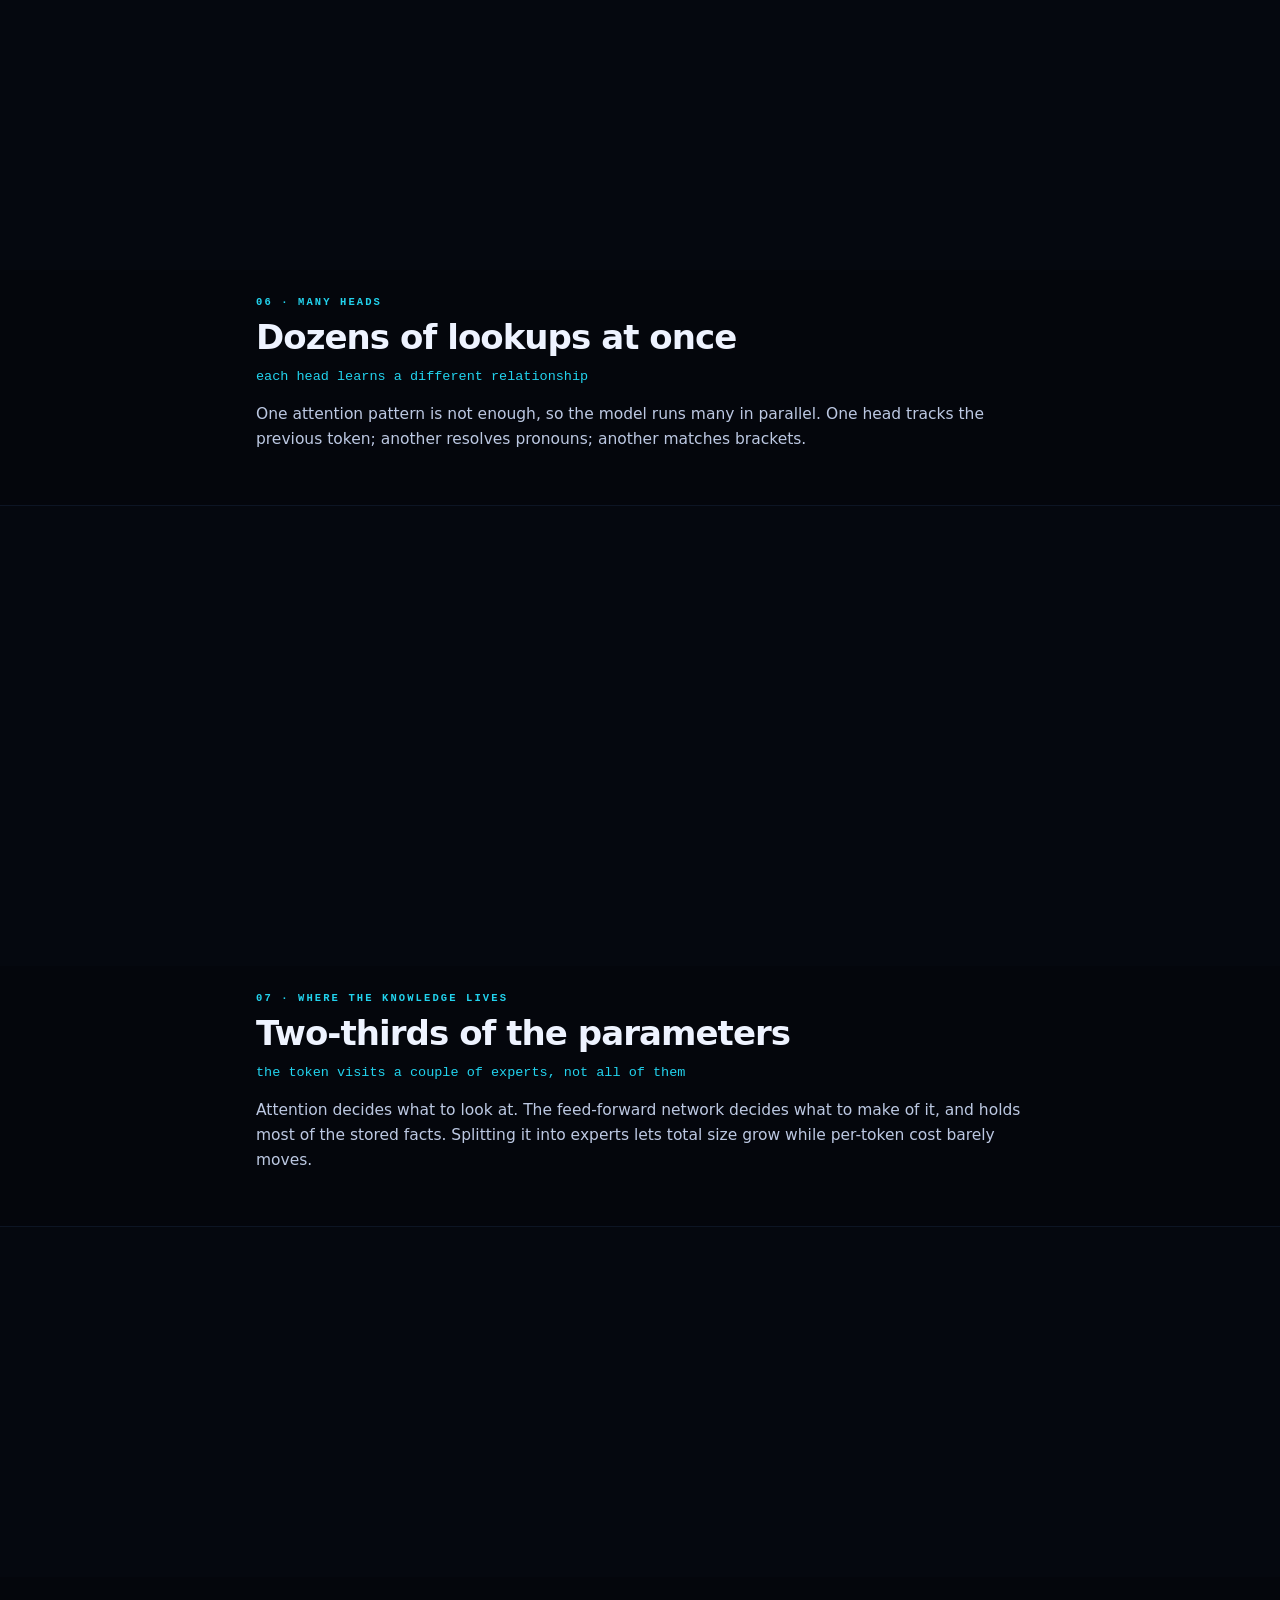
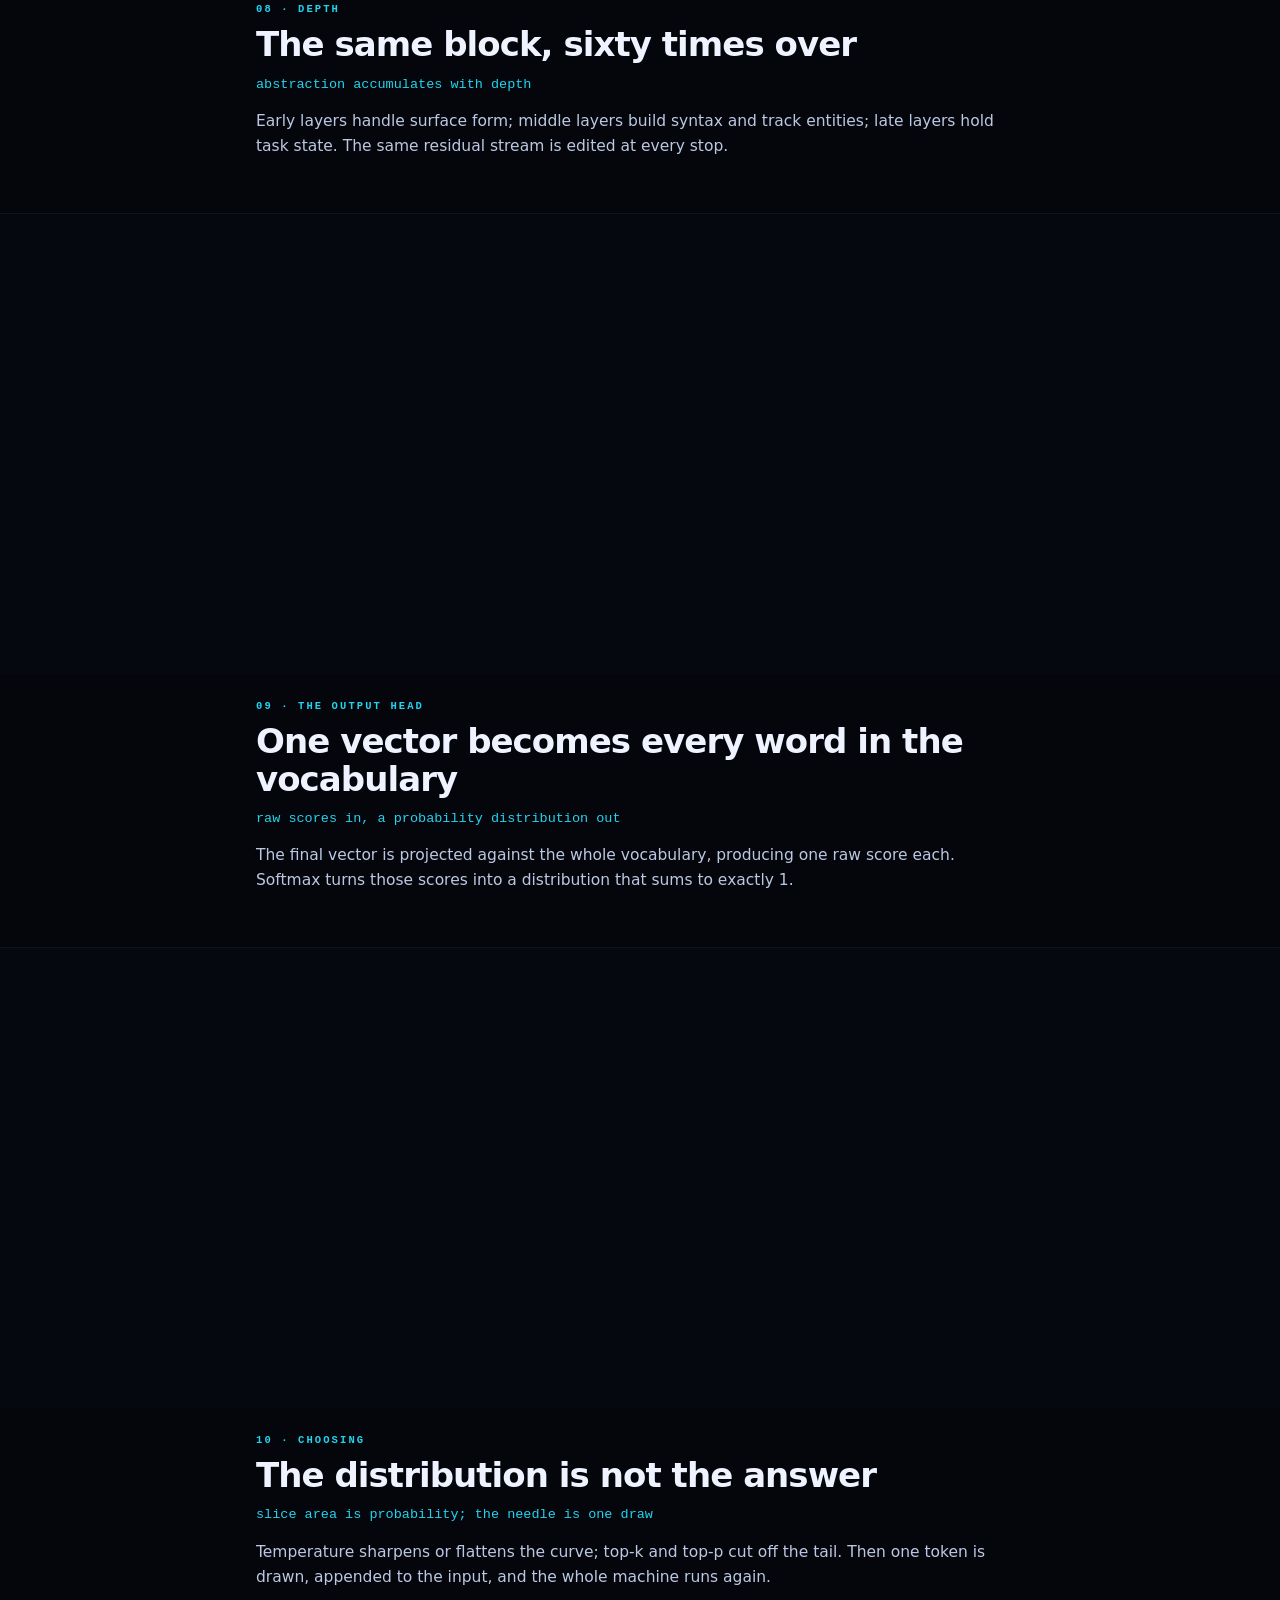
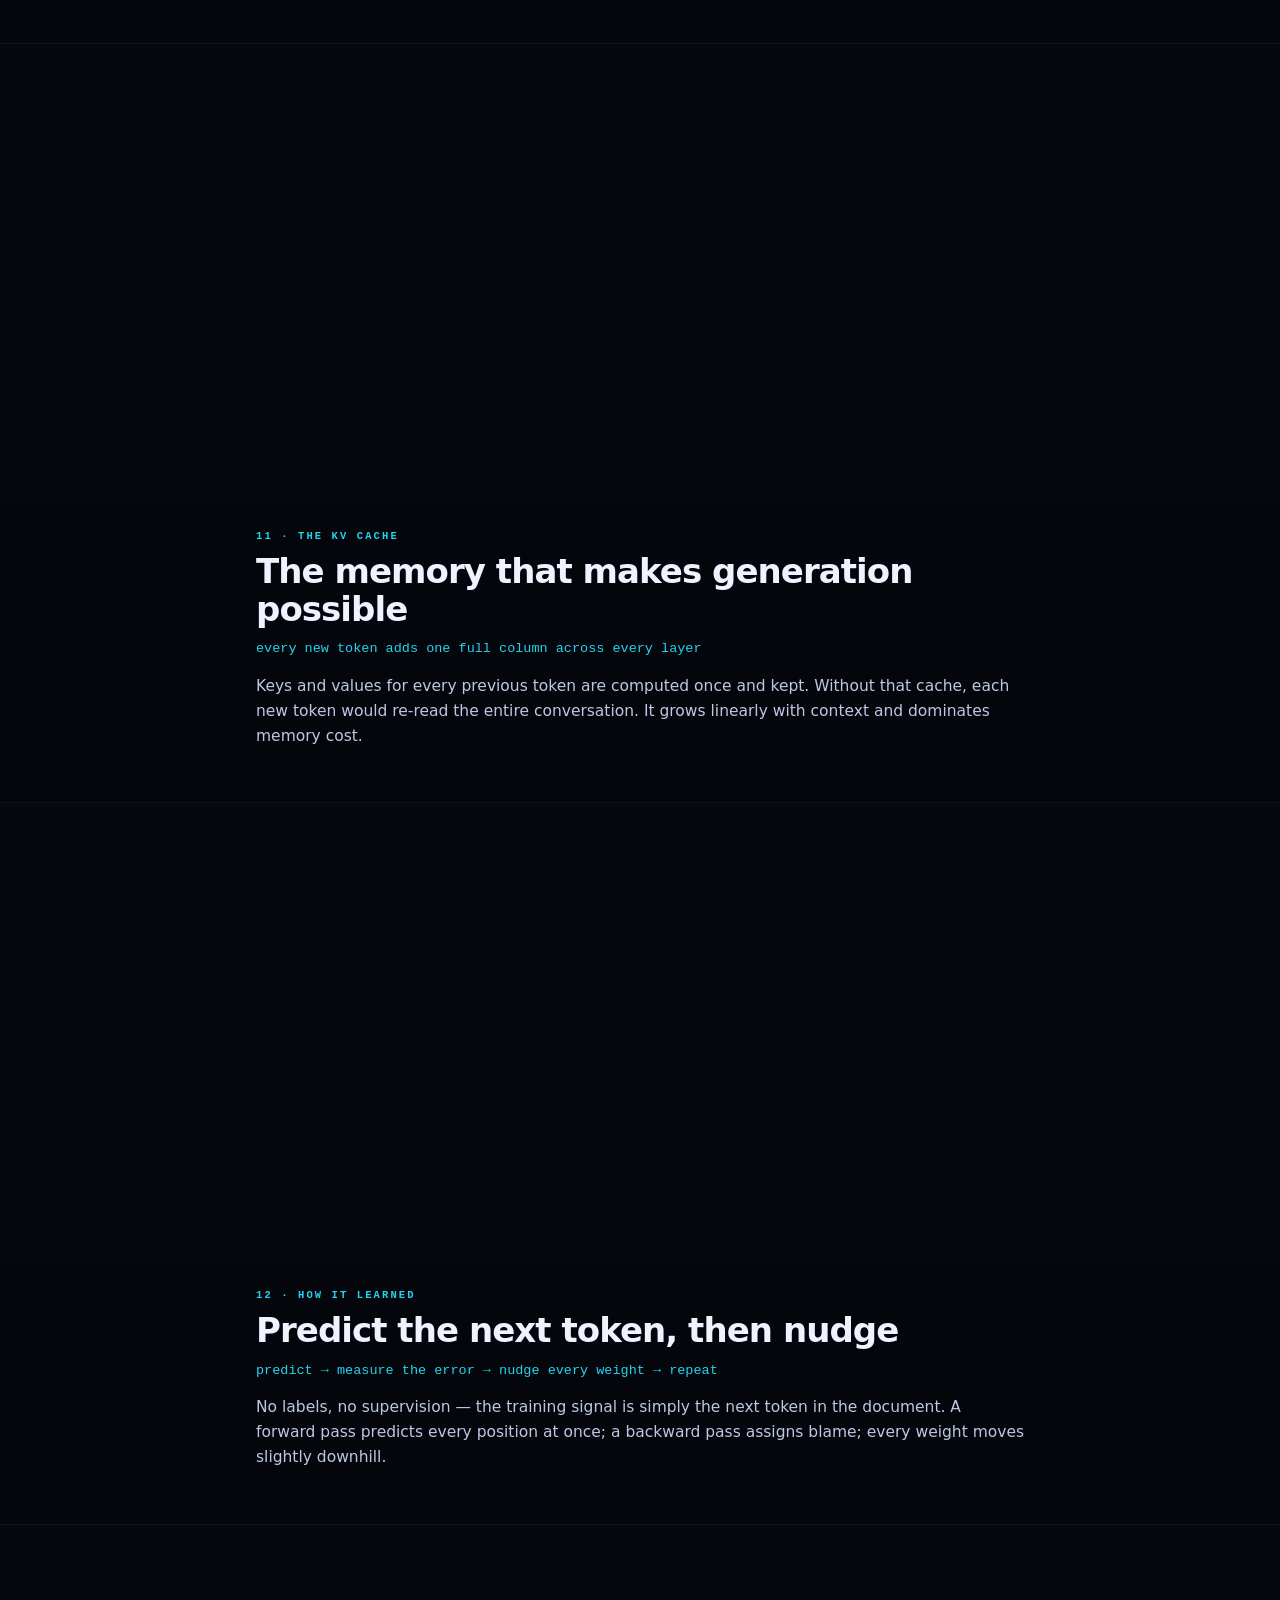
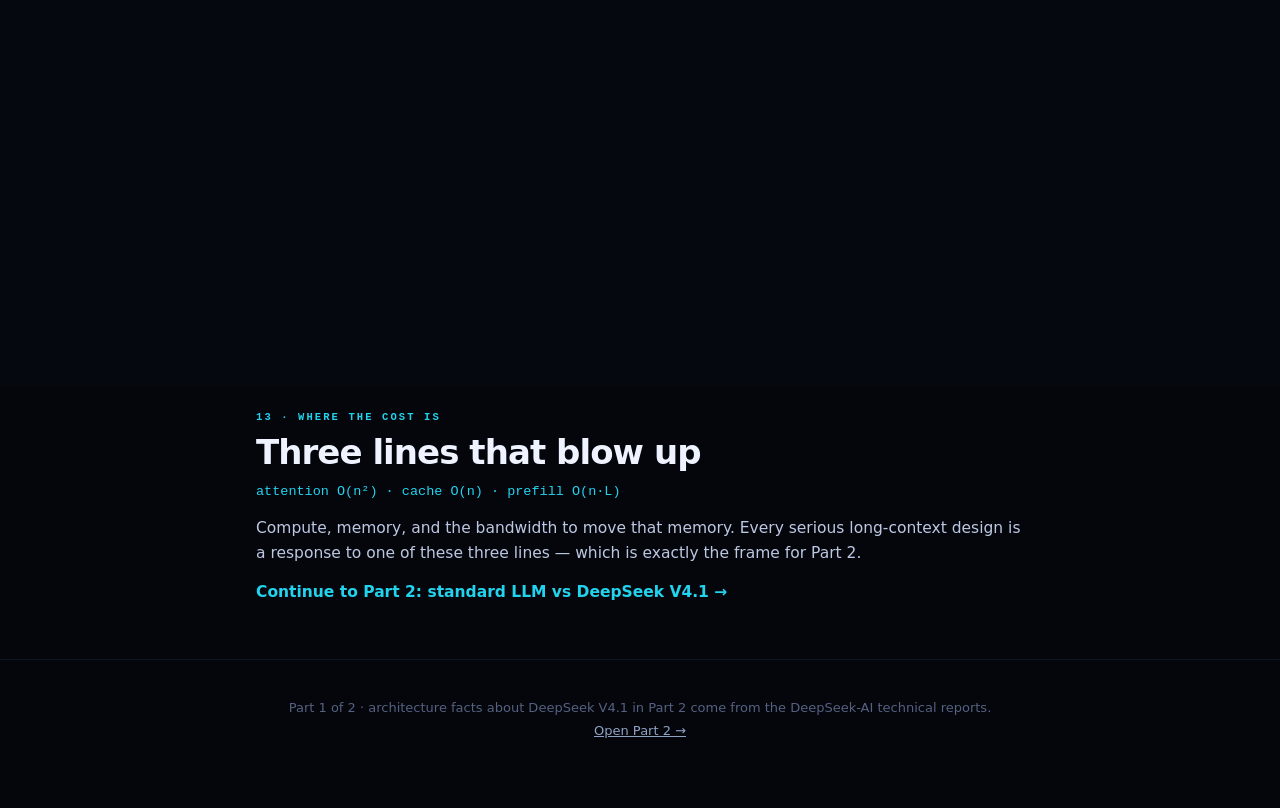
==== commit e7e8a626: "Publish how-llms-work" ====
--- a/index.html
+++ b/index.html
@@ -169,6 +169,6 @@
   <p style="margin:0 0 8px">Part 1 of 2 · architecture facts about DeepSeek V4.1 in Part 2 come from the DeepSeek-AI technical reports.</p>
   <p style="margin:0"><a href="https://deepseek-v4-1.dshai.reggilion.com" style="color:#8fa2c4">Open Part 2 →</a></p>
 </footer>
-<script src="anim.js?v=13"></script>
+<script src="anim.v14.js"></script>
 </body>
 </html>
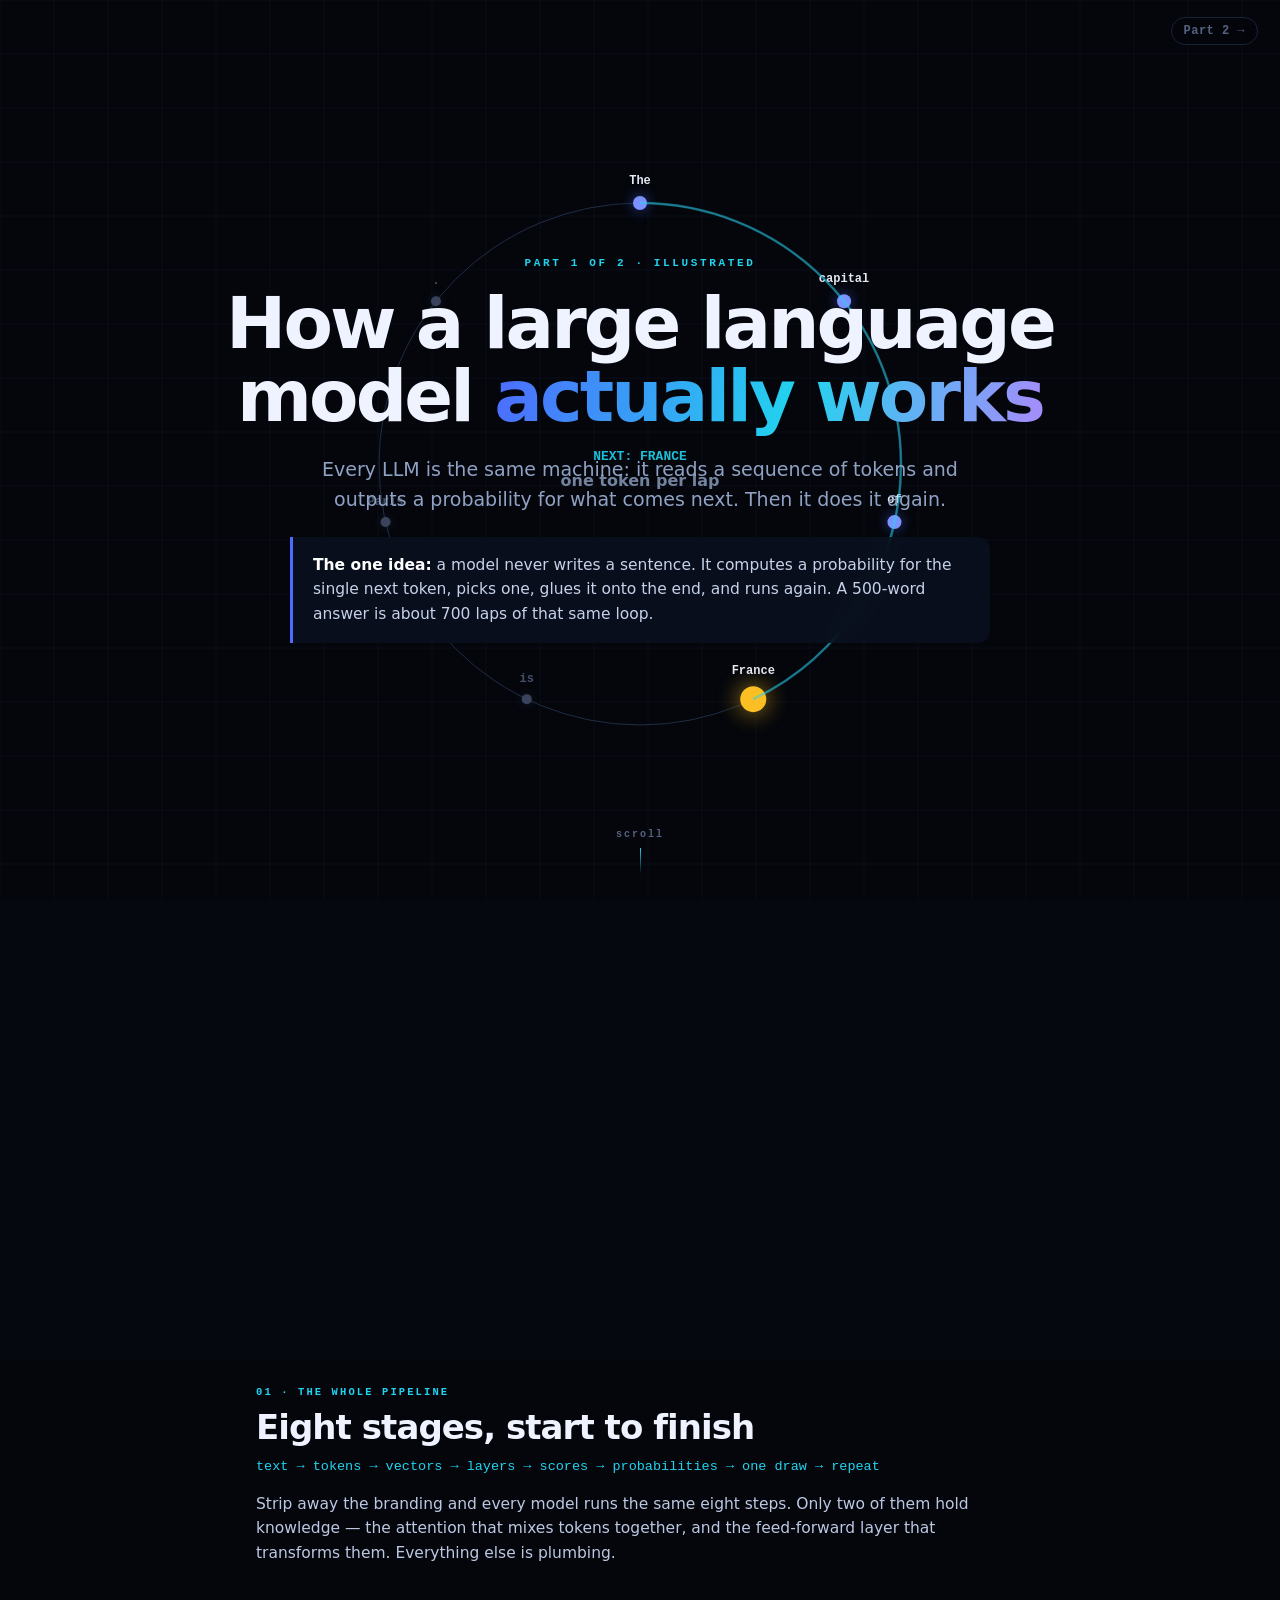
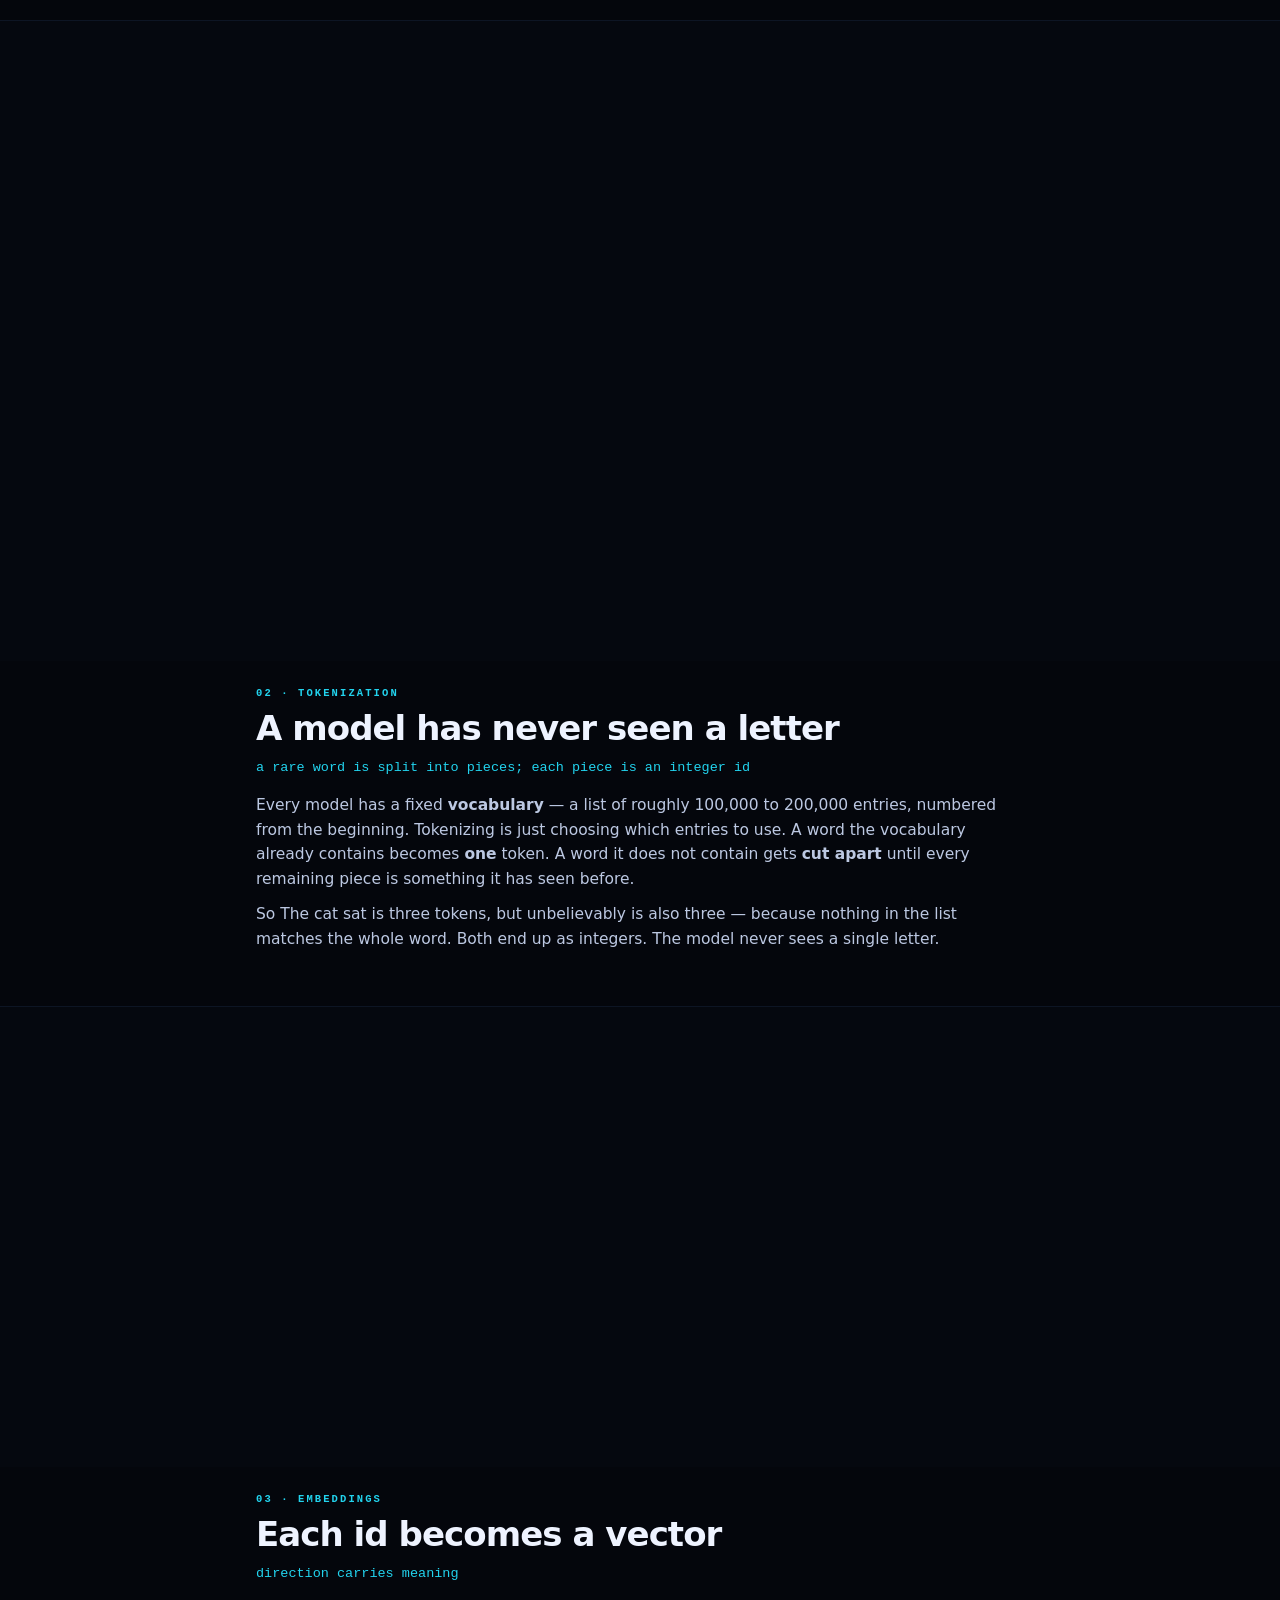
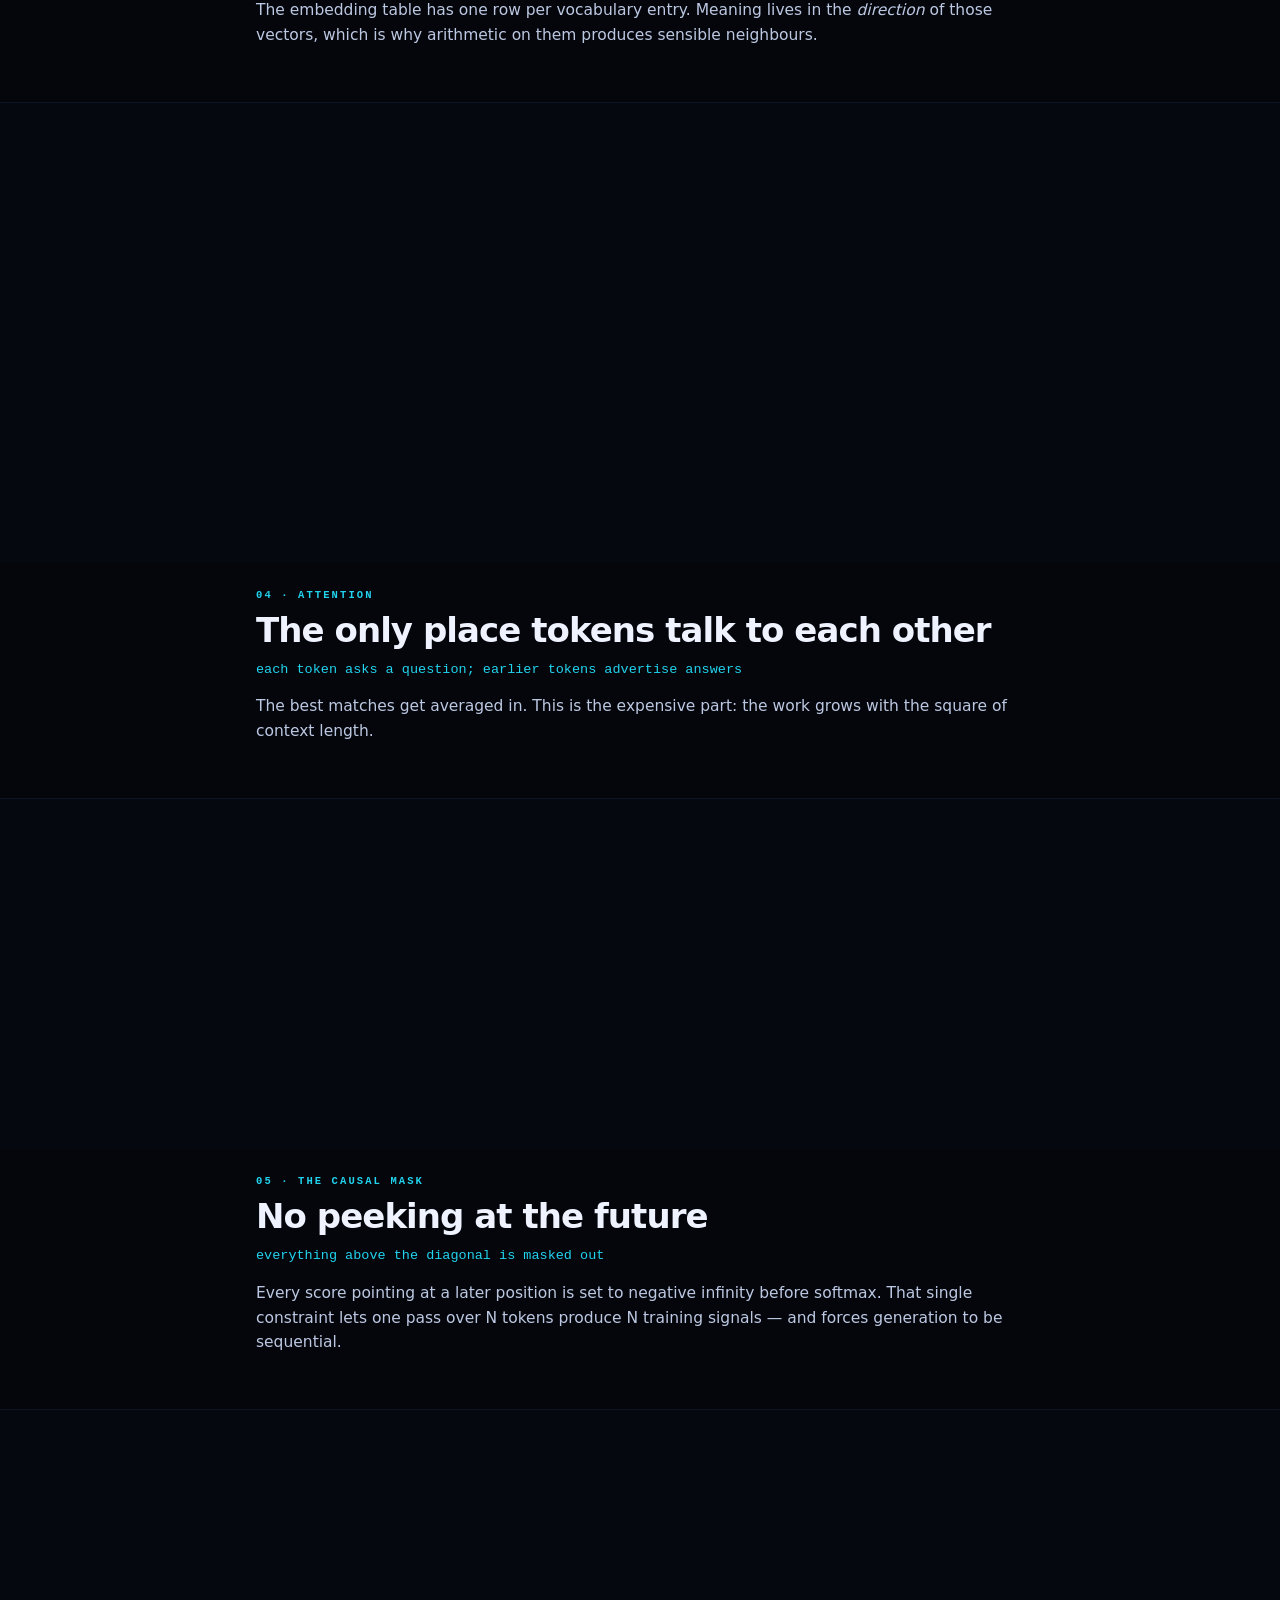
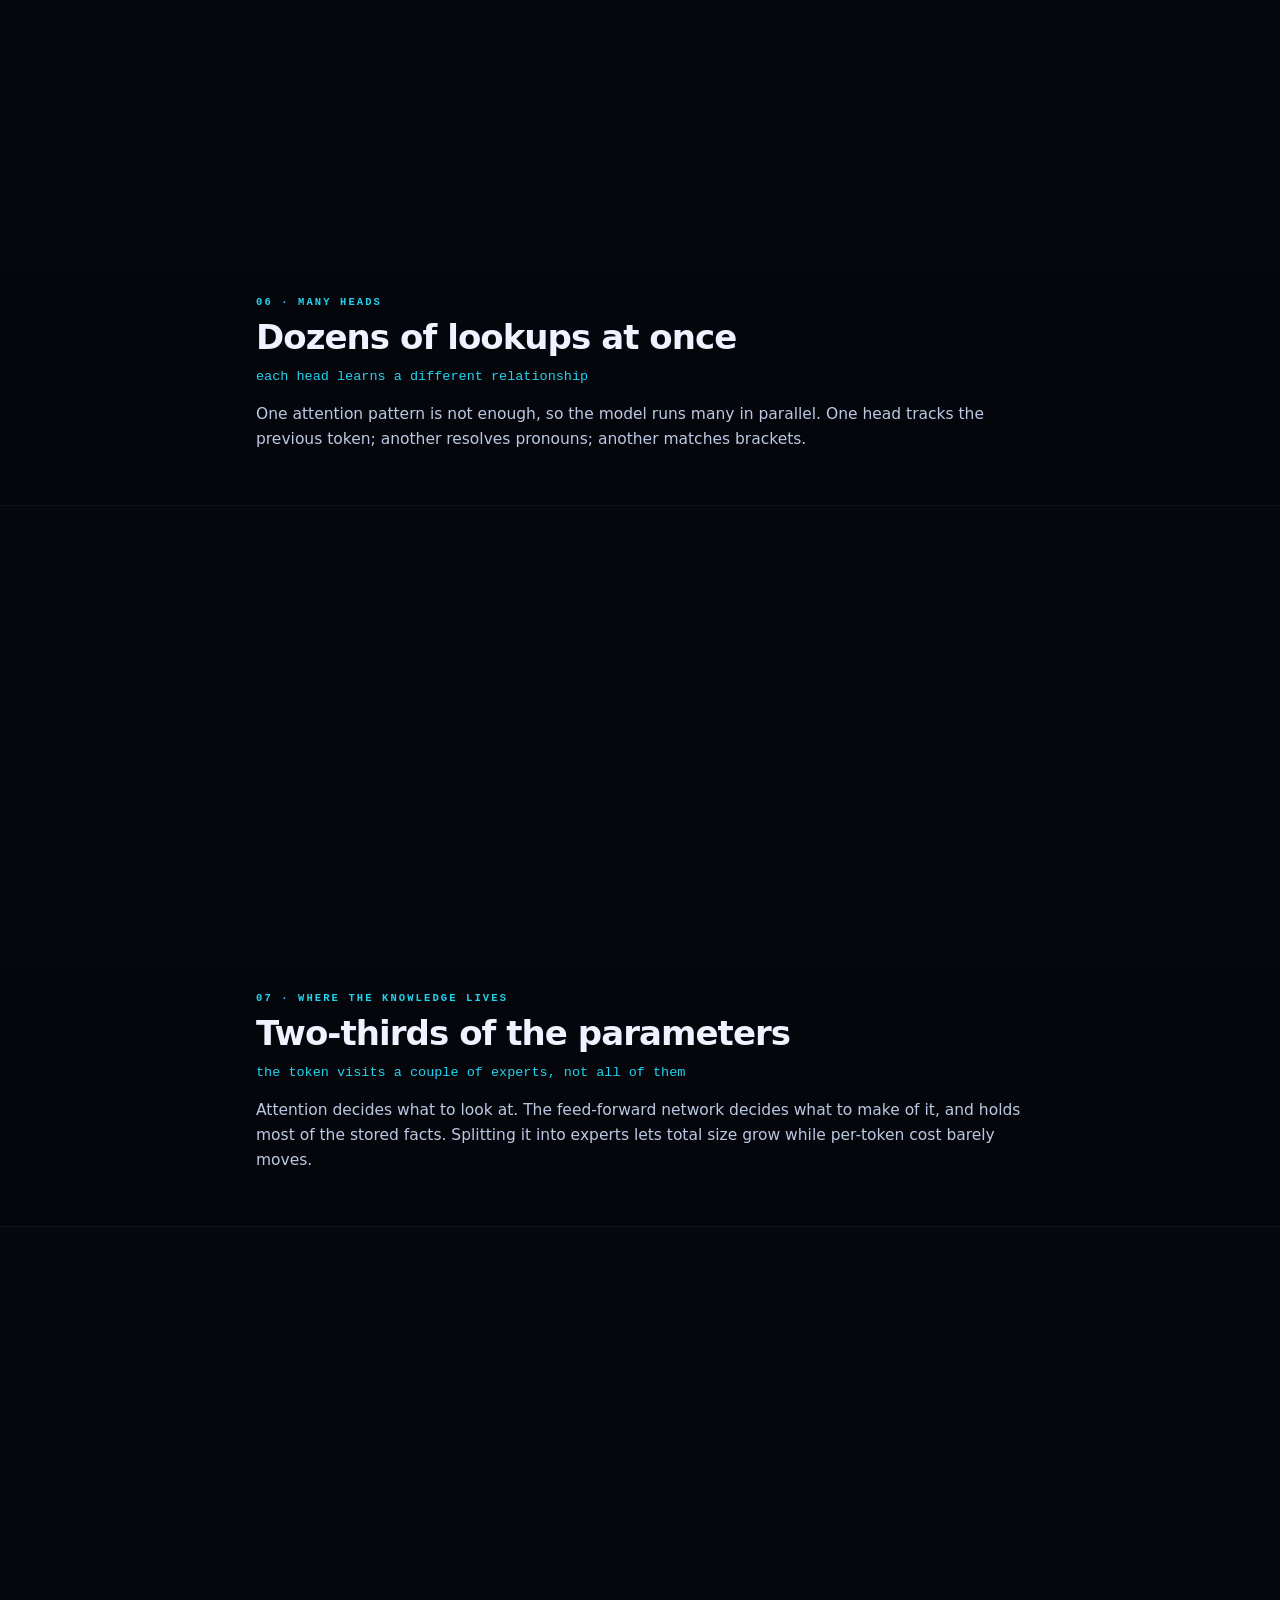
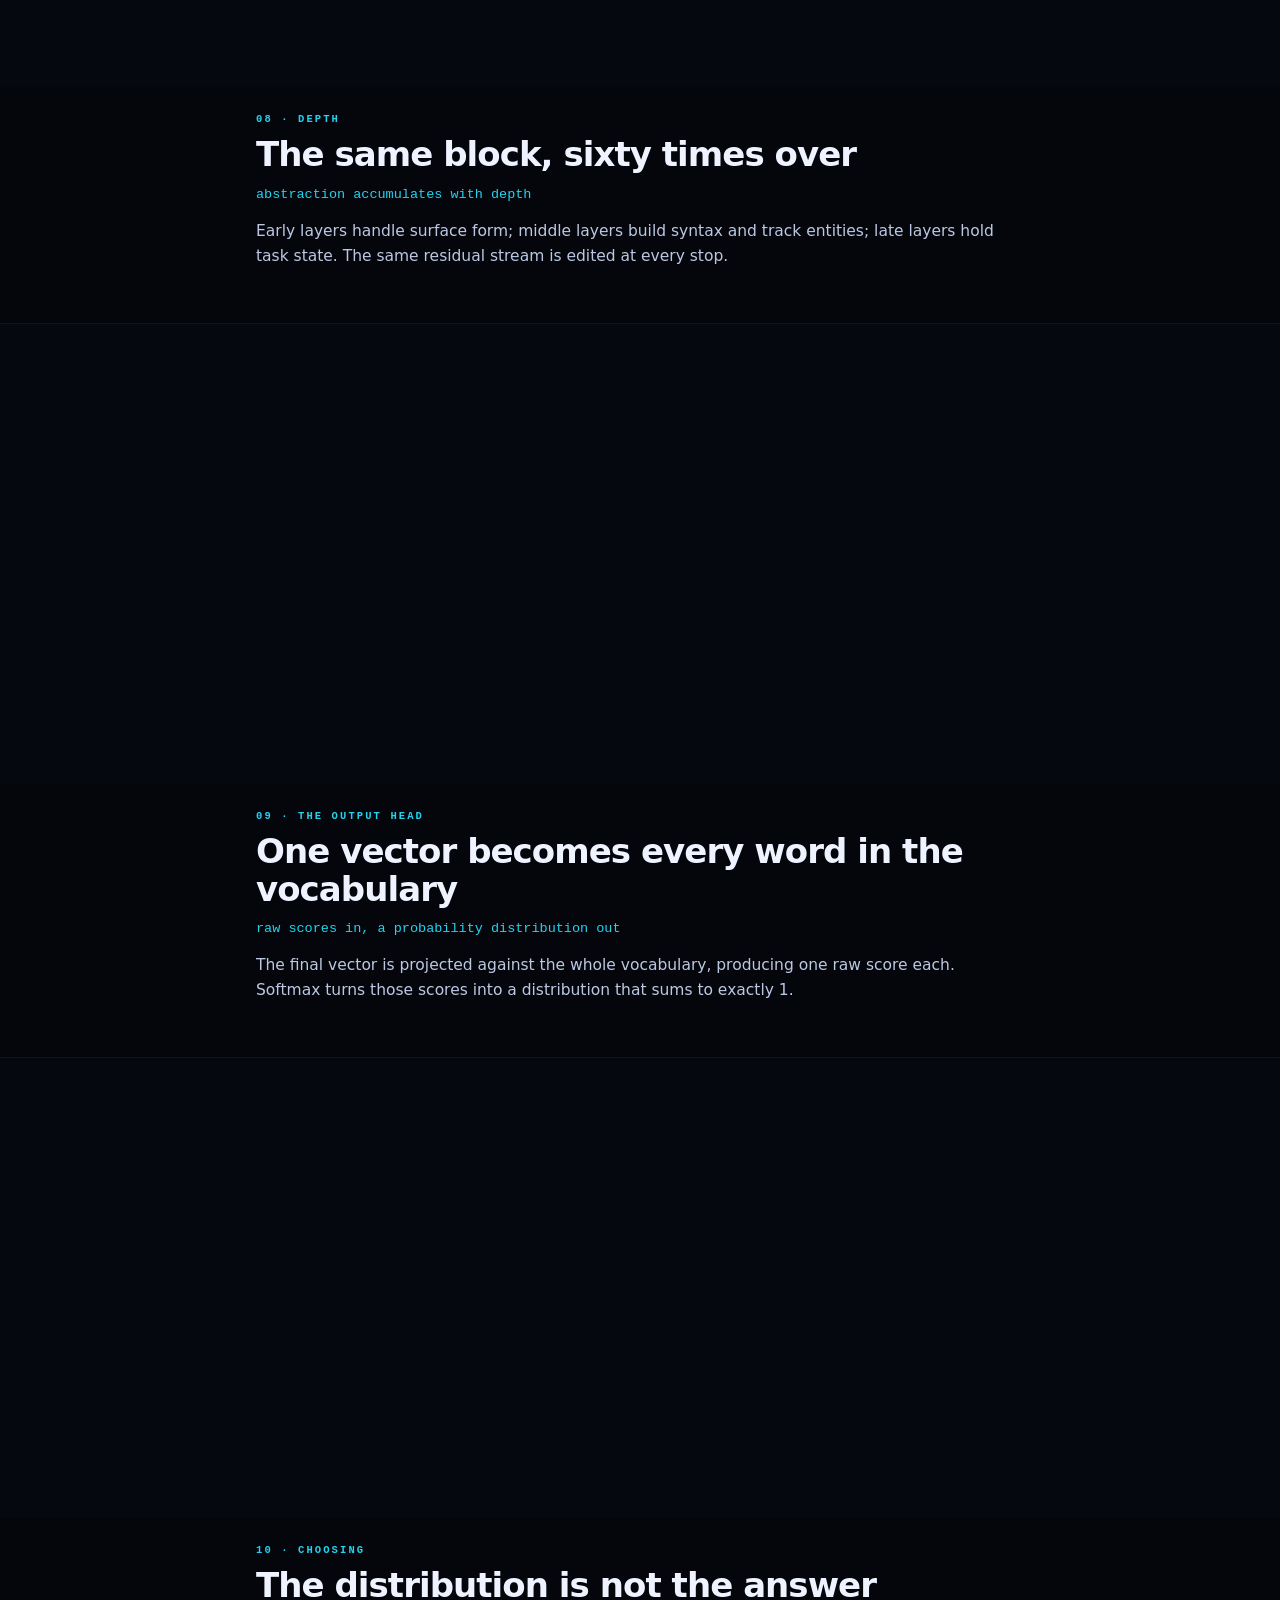
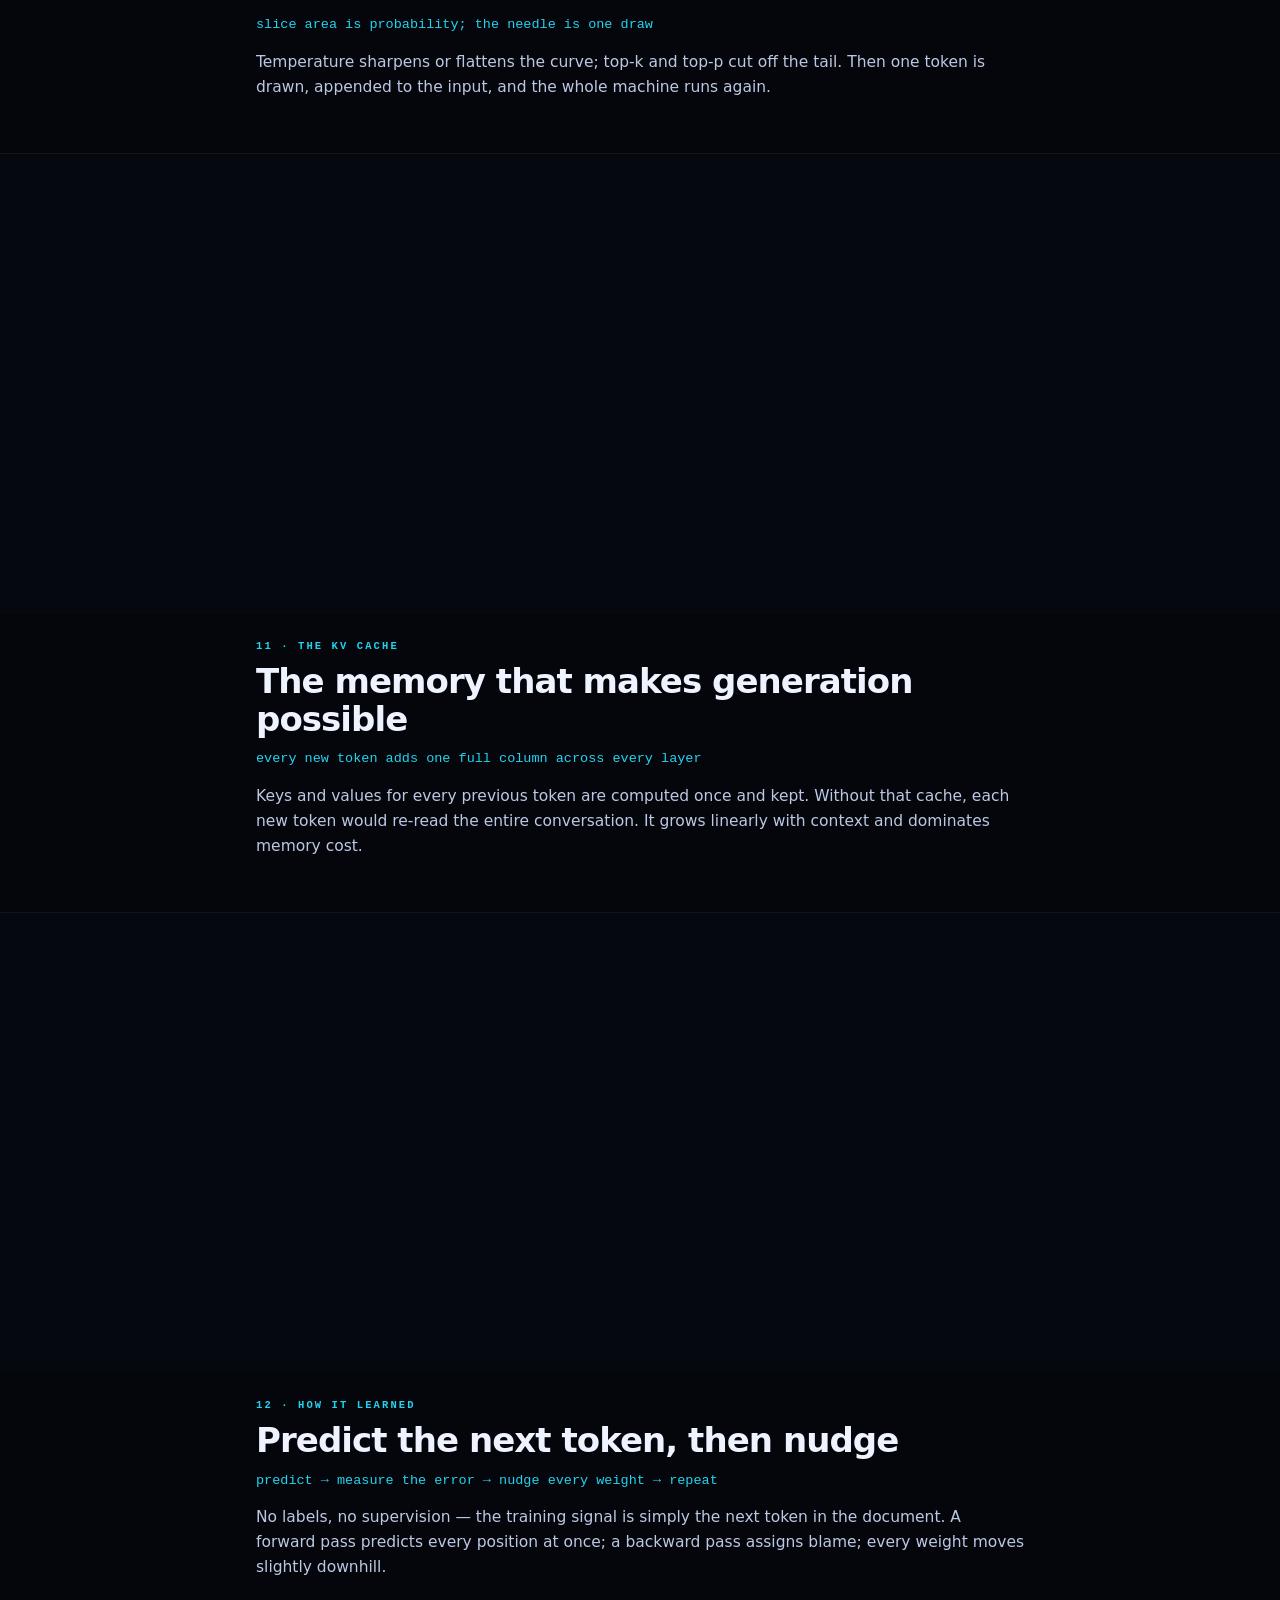
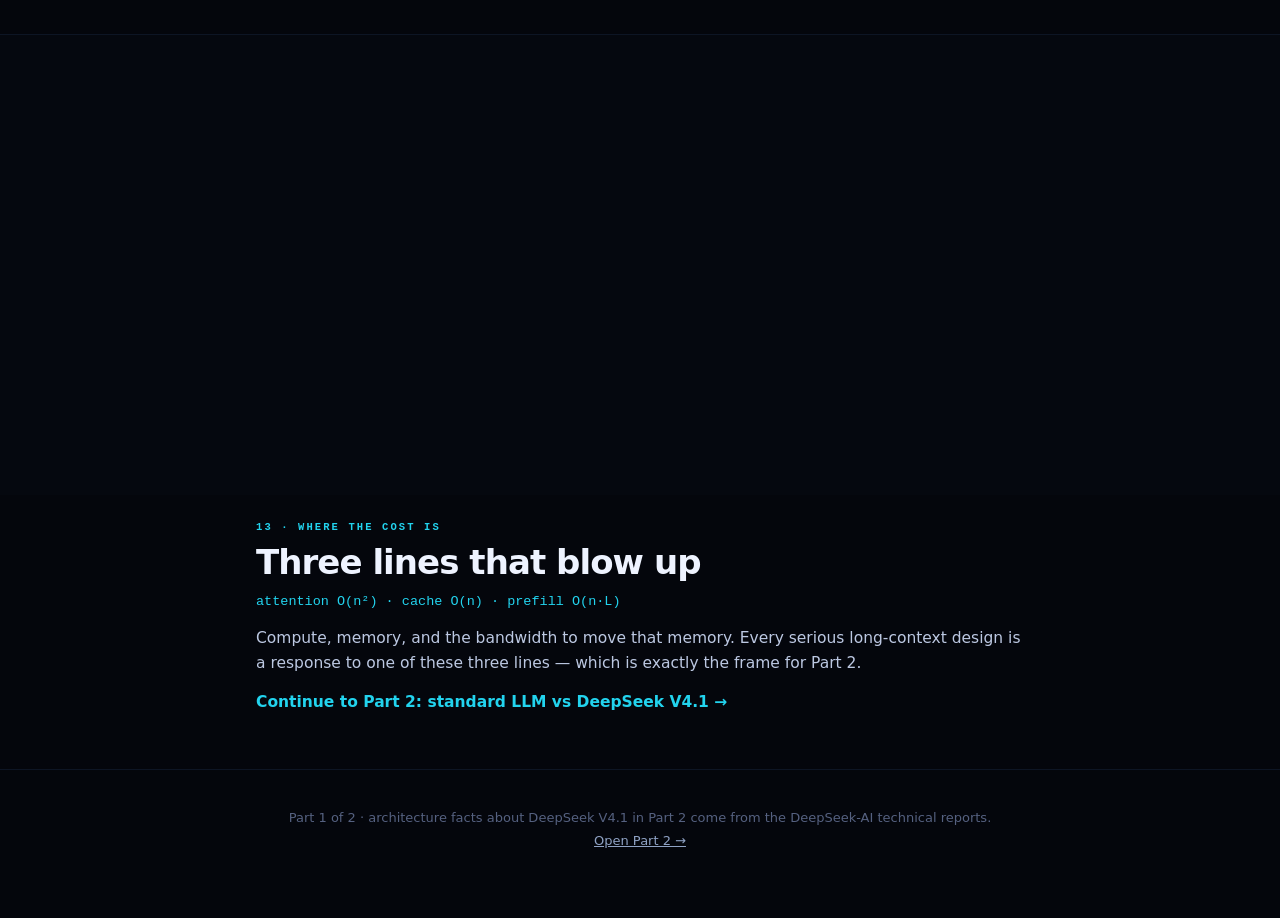
==== commit 6f9b0f21: "Publish how-llms-work" ====
--- a/index.html
+++ b/index.html
@@ -99,7 +99,7 @@
 </section>
 
 <section class="plate" id="p8">
-  <div class="art h3-art"><canvas id="p8-art"></canvas></div>
+  <div class="art h2-art"><canvas id="p8-art"></canvas></div>
   <div class="cap">
     <span class="n">08 · depth</span>
     <h2>The same block, sixty times over</h2>
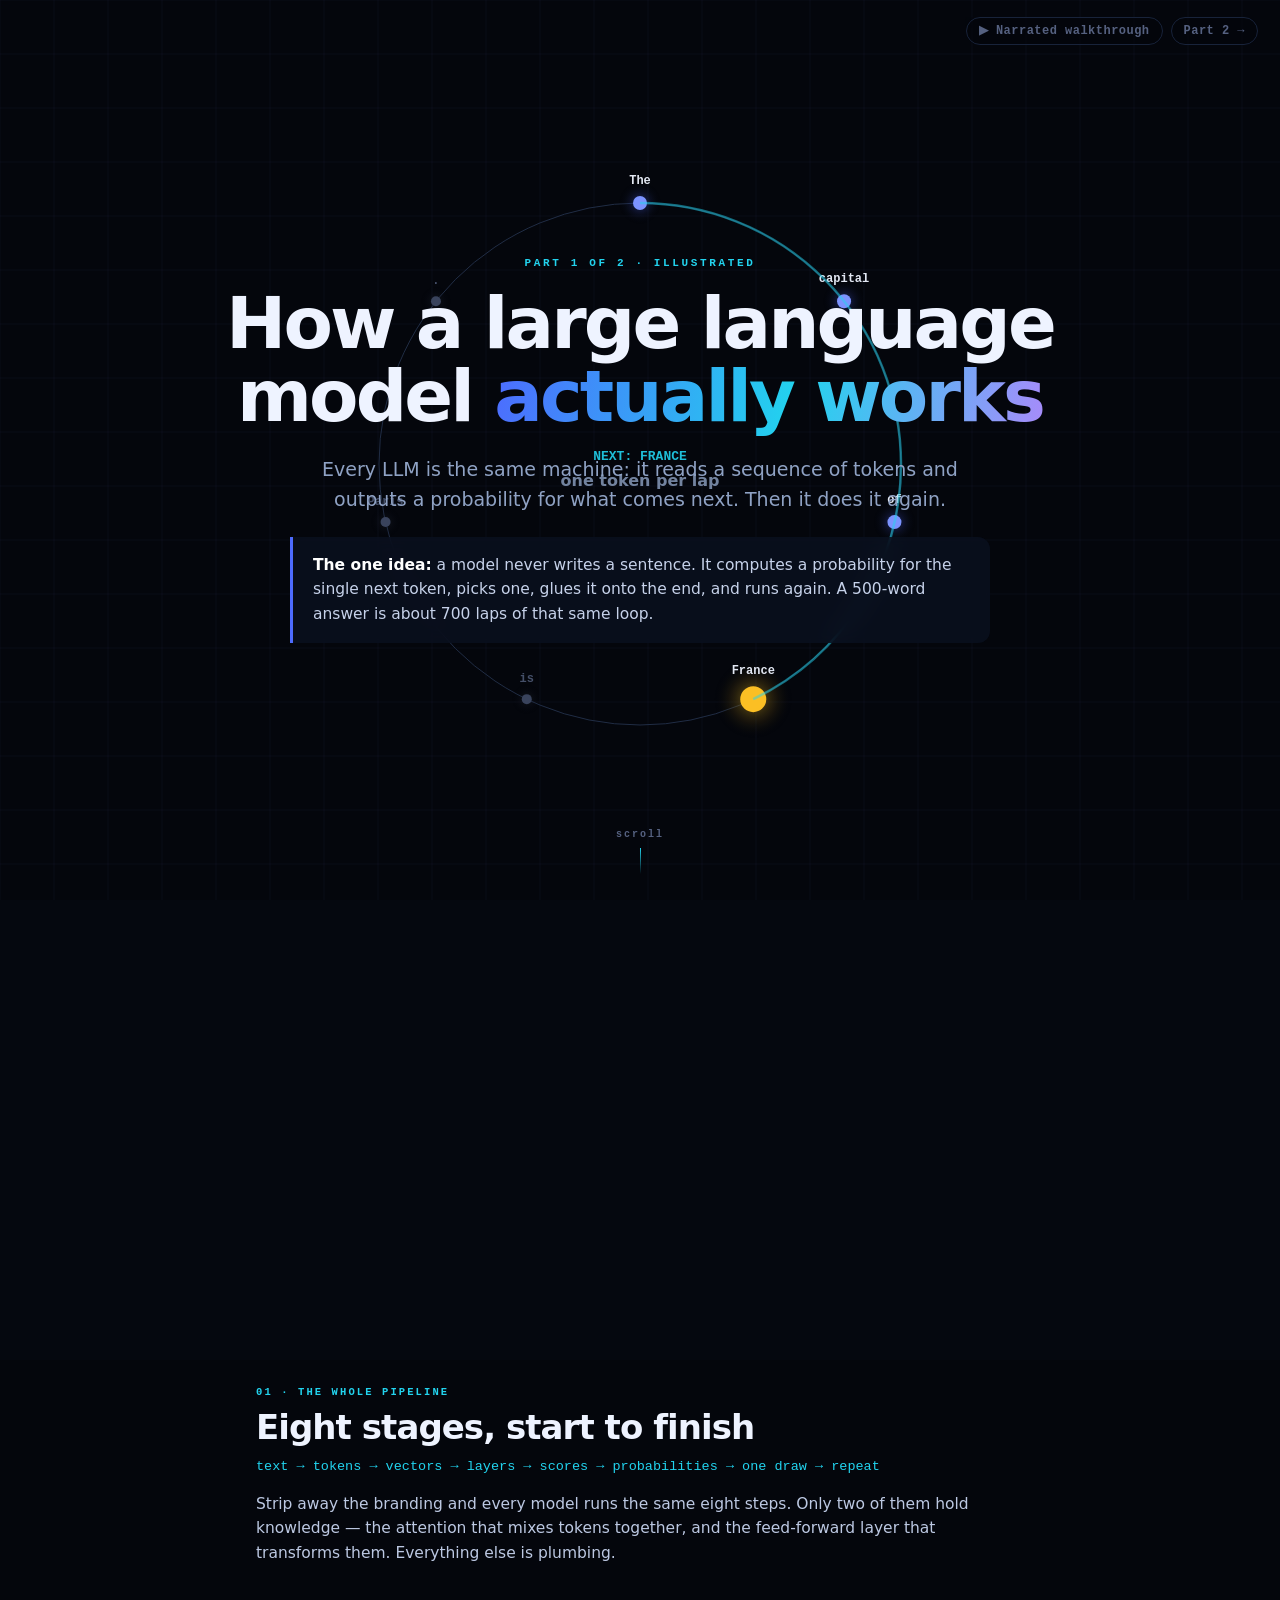
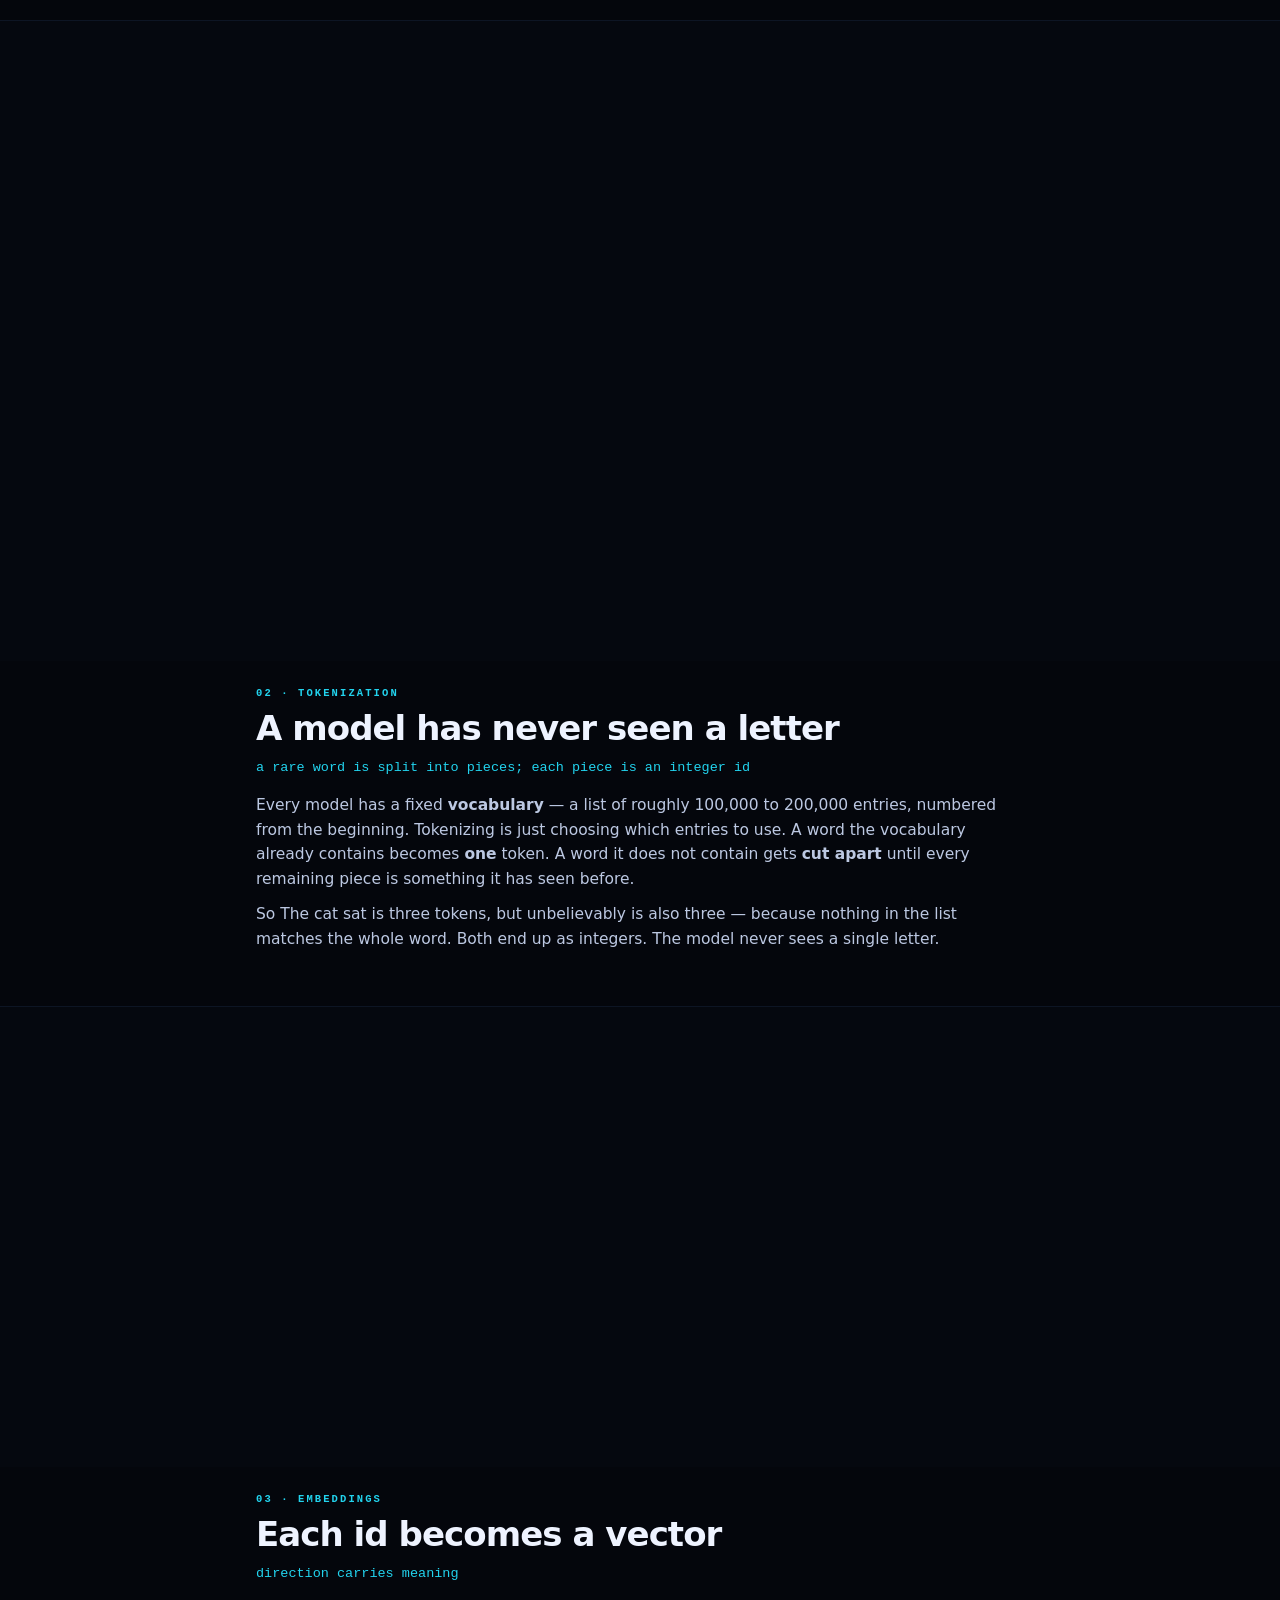
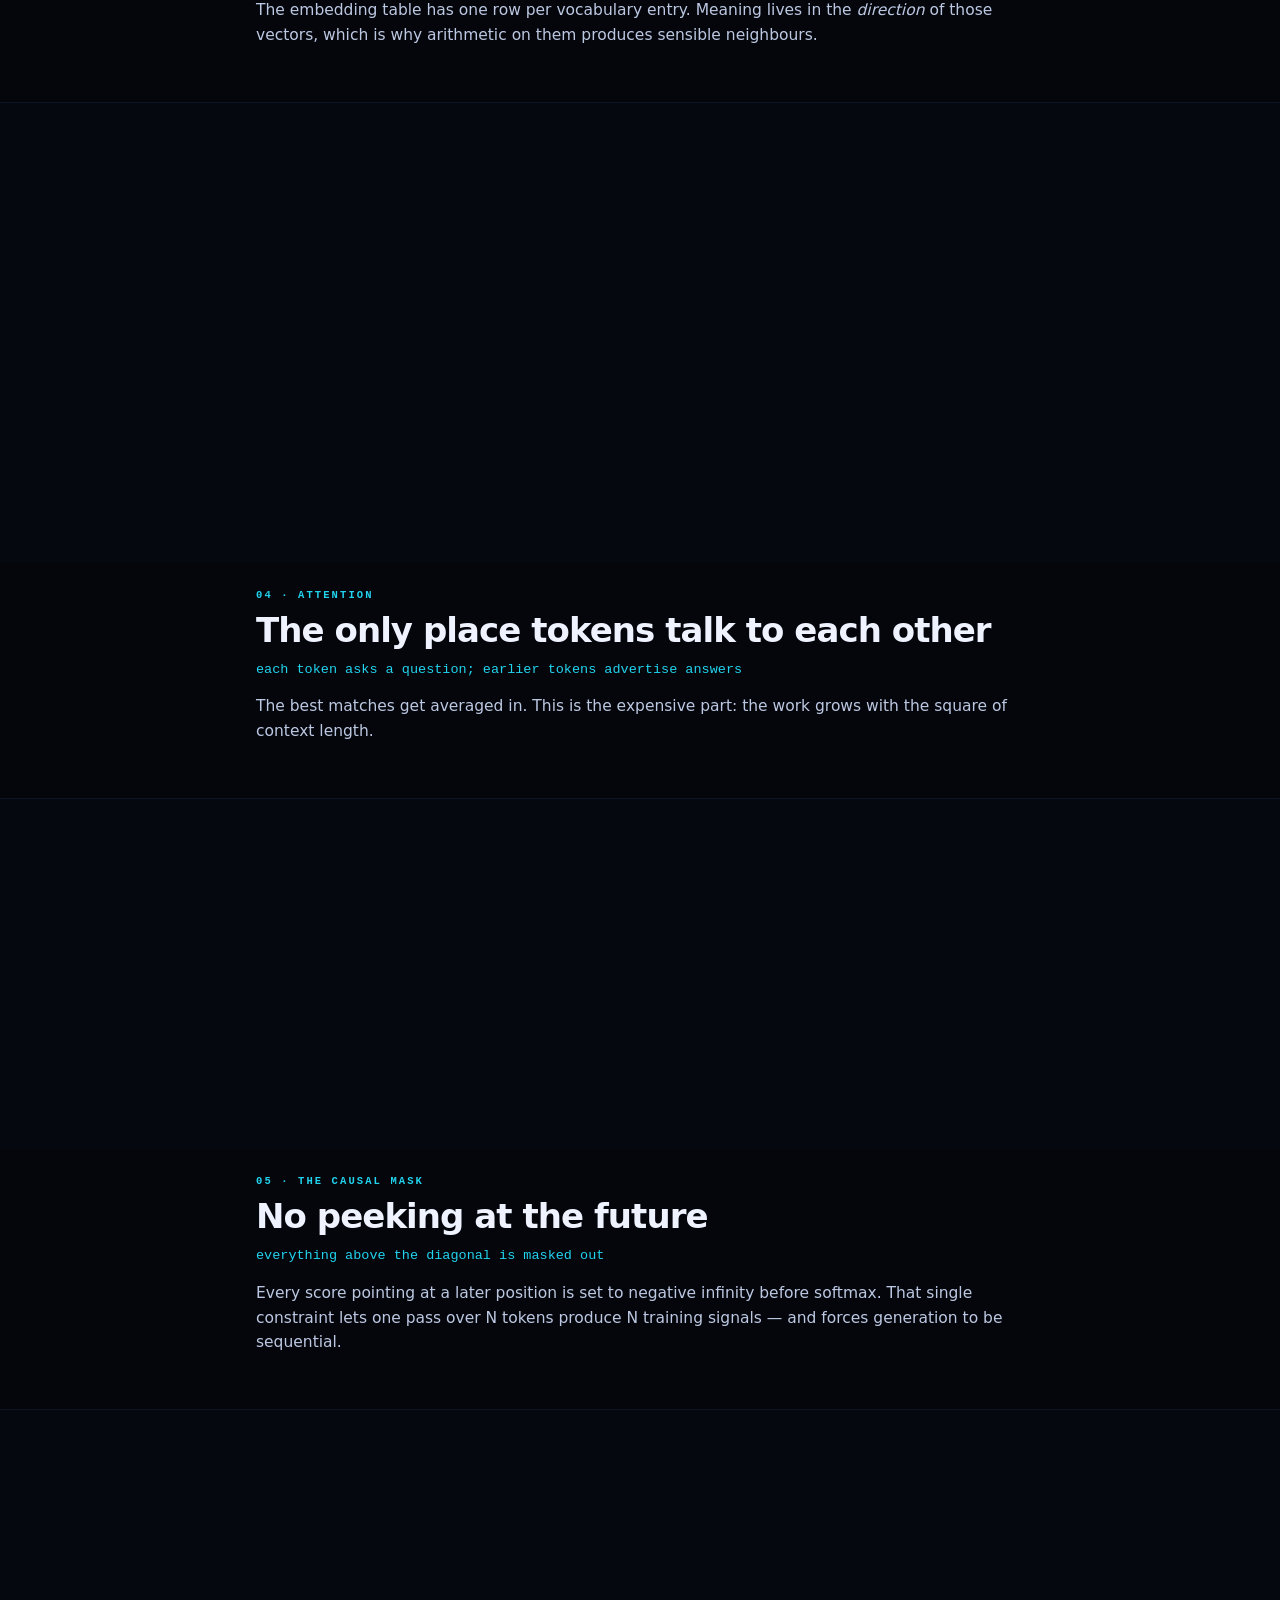
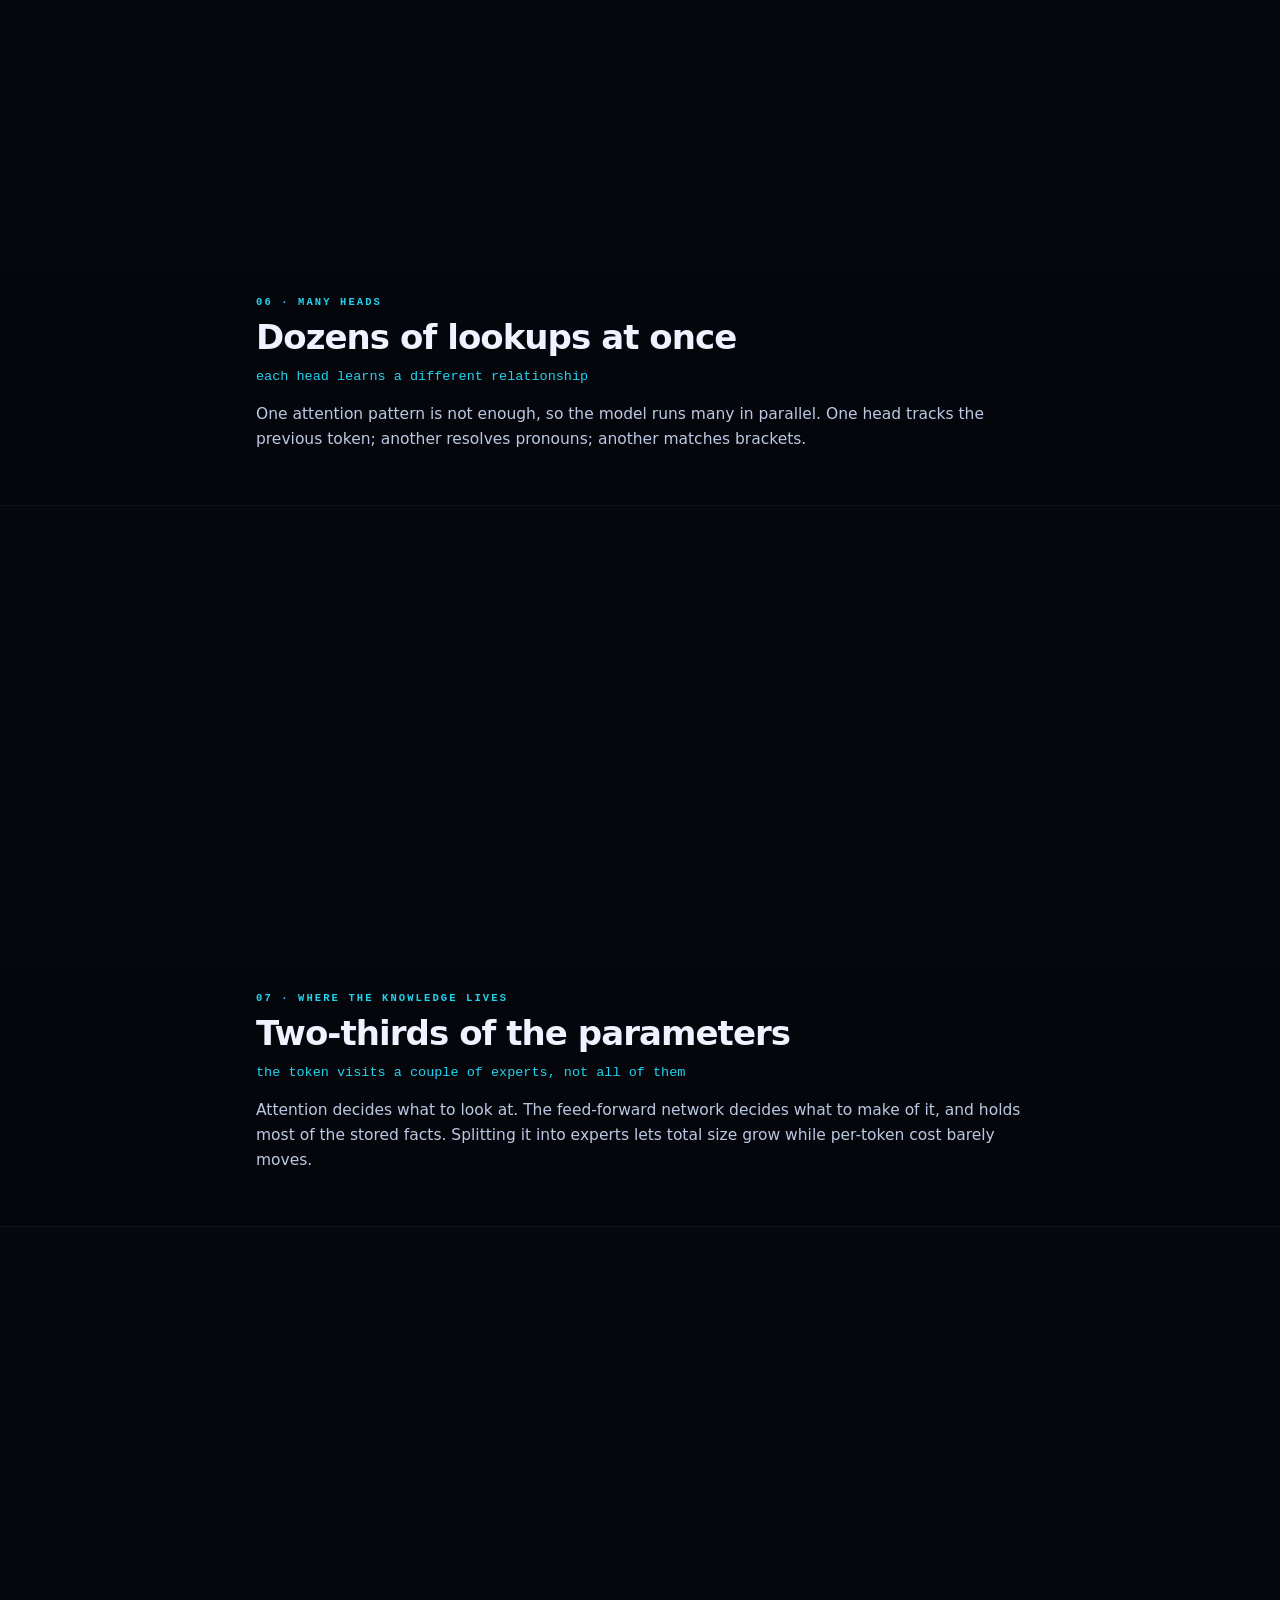
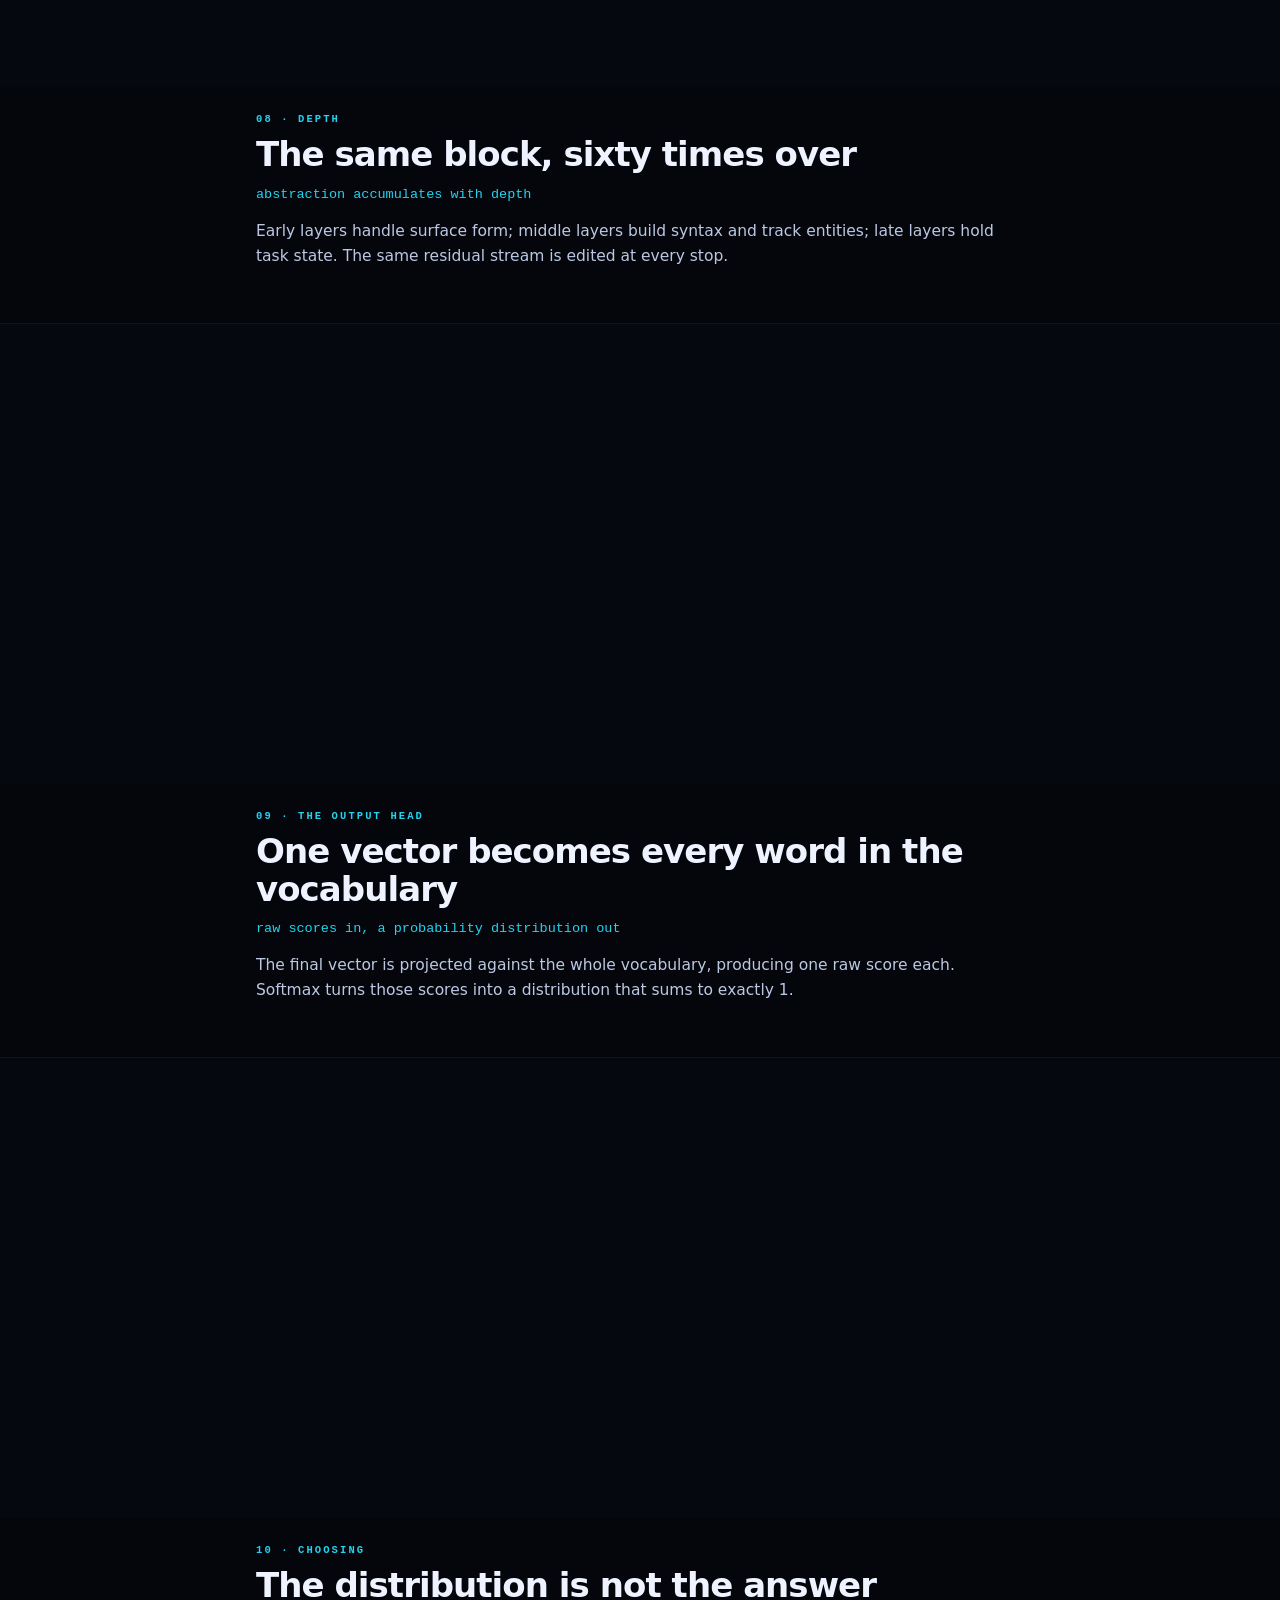
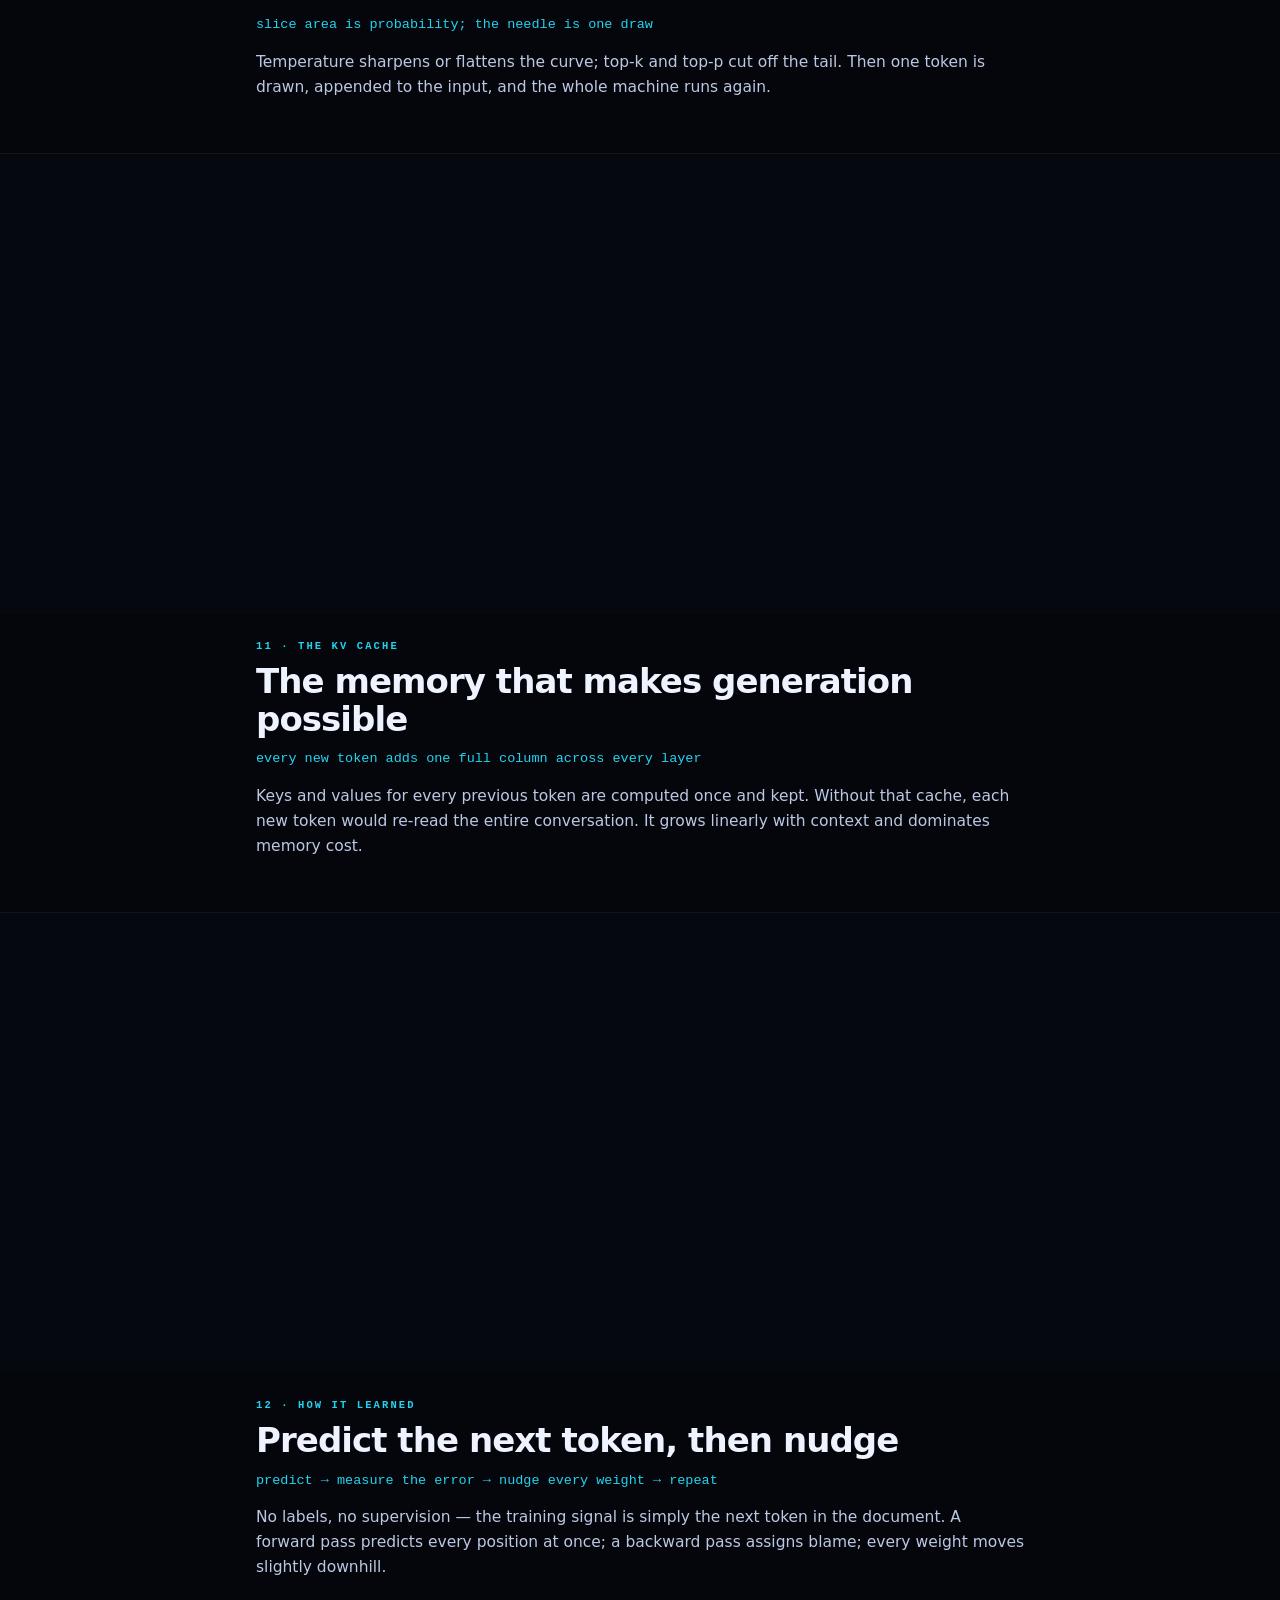
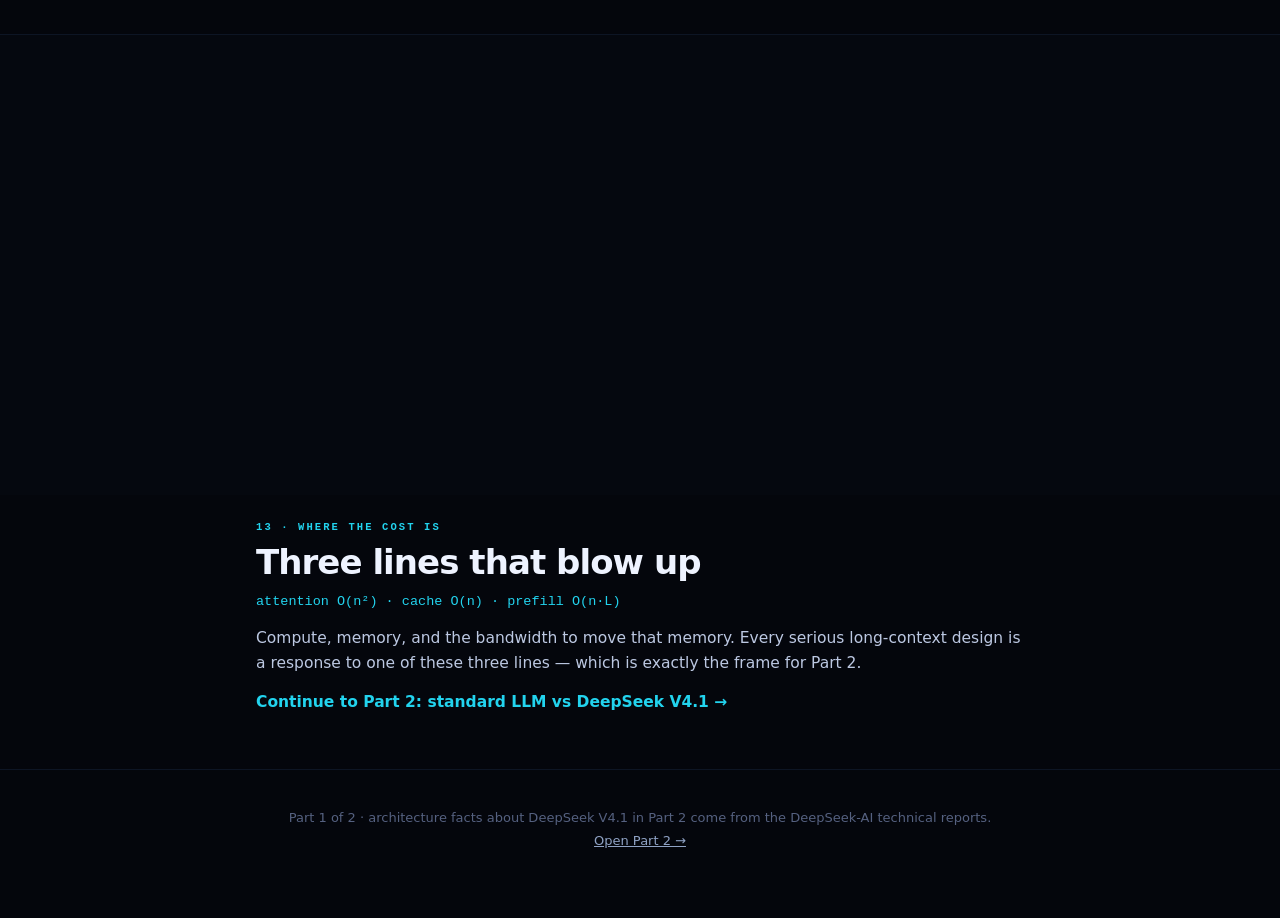
==== commit a7c11c44: "Add narrated, animated step-by-step walkthrough of how LLMs work A video-style player (walkthrough.h" ====
--- a/index.html
+++ b/index.html
@@ -9,7 +9,7 @@
 </head>
 <body>
 <div id="bar"></div>
-<div class="nav"><a href="https://deepseek-v4-1.dshai.reggilion.com">Part 2 →</a></div>
+<div class="nav"><a href="walkthrough.html" style="margin-right:8px">▶ Narrated walkthrough</a><a href="https://deepseek-v4-1.dshai.reggilion.com">Part 2 →</a></div>
 <header class="hero">
   <canvas id="hero-art"></canvas>
   <div class="inner">
